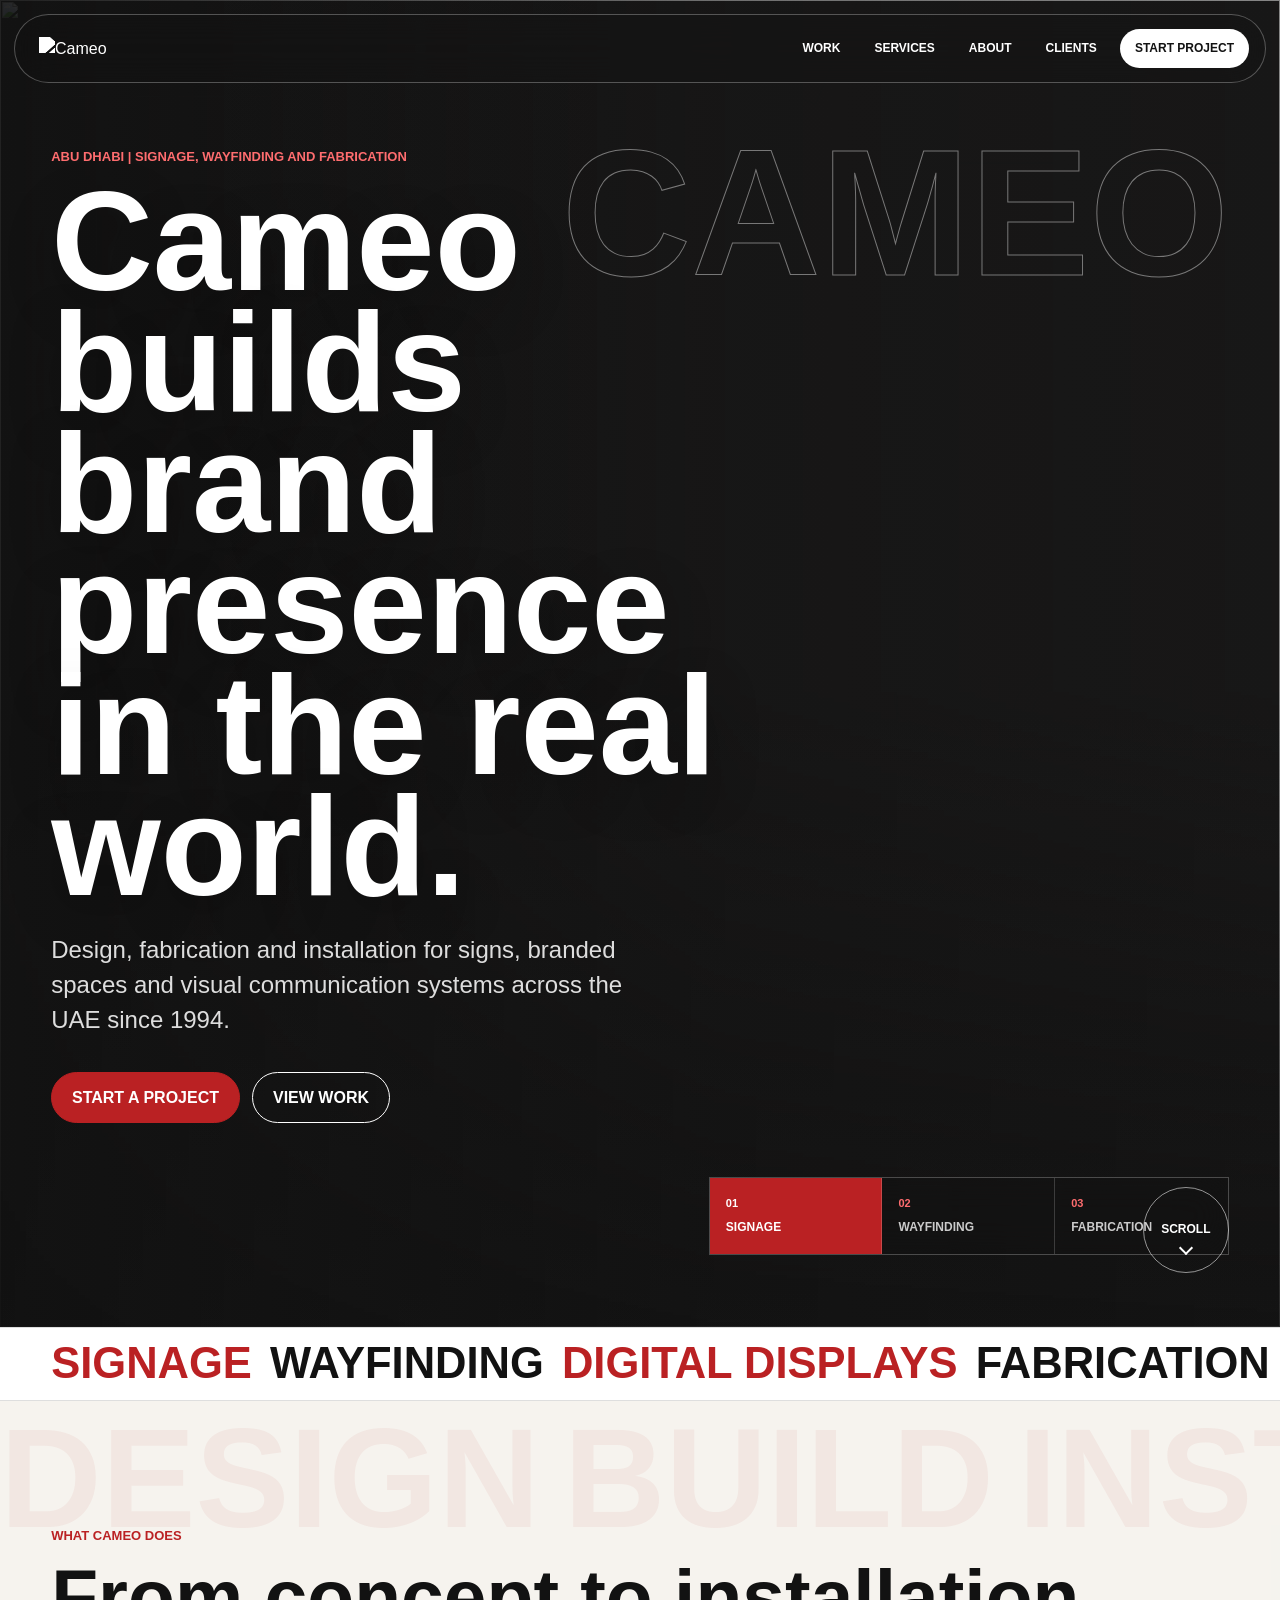
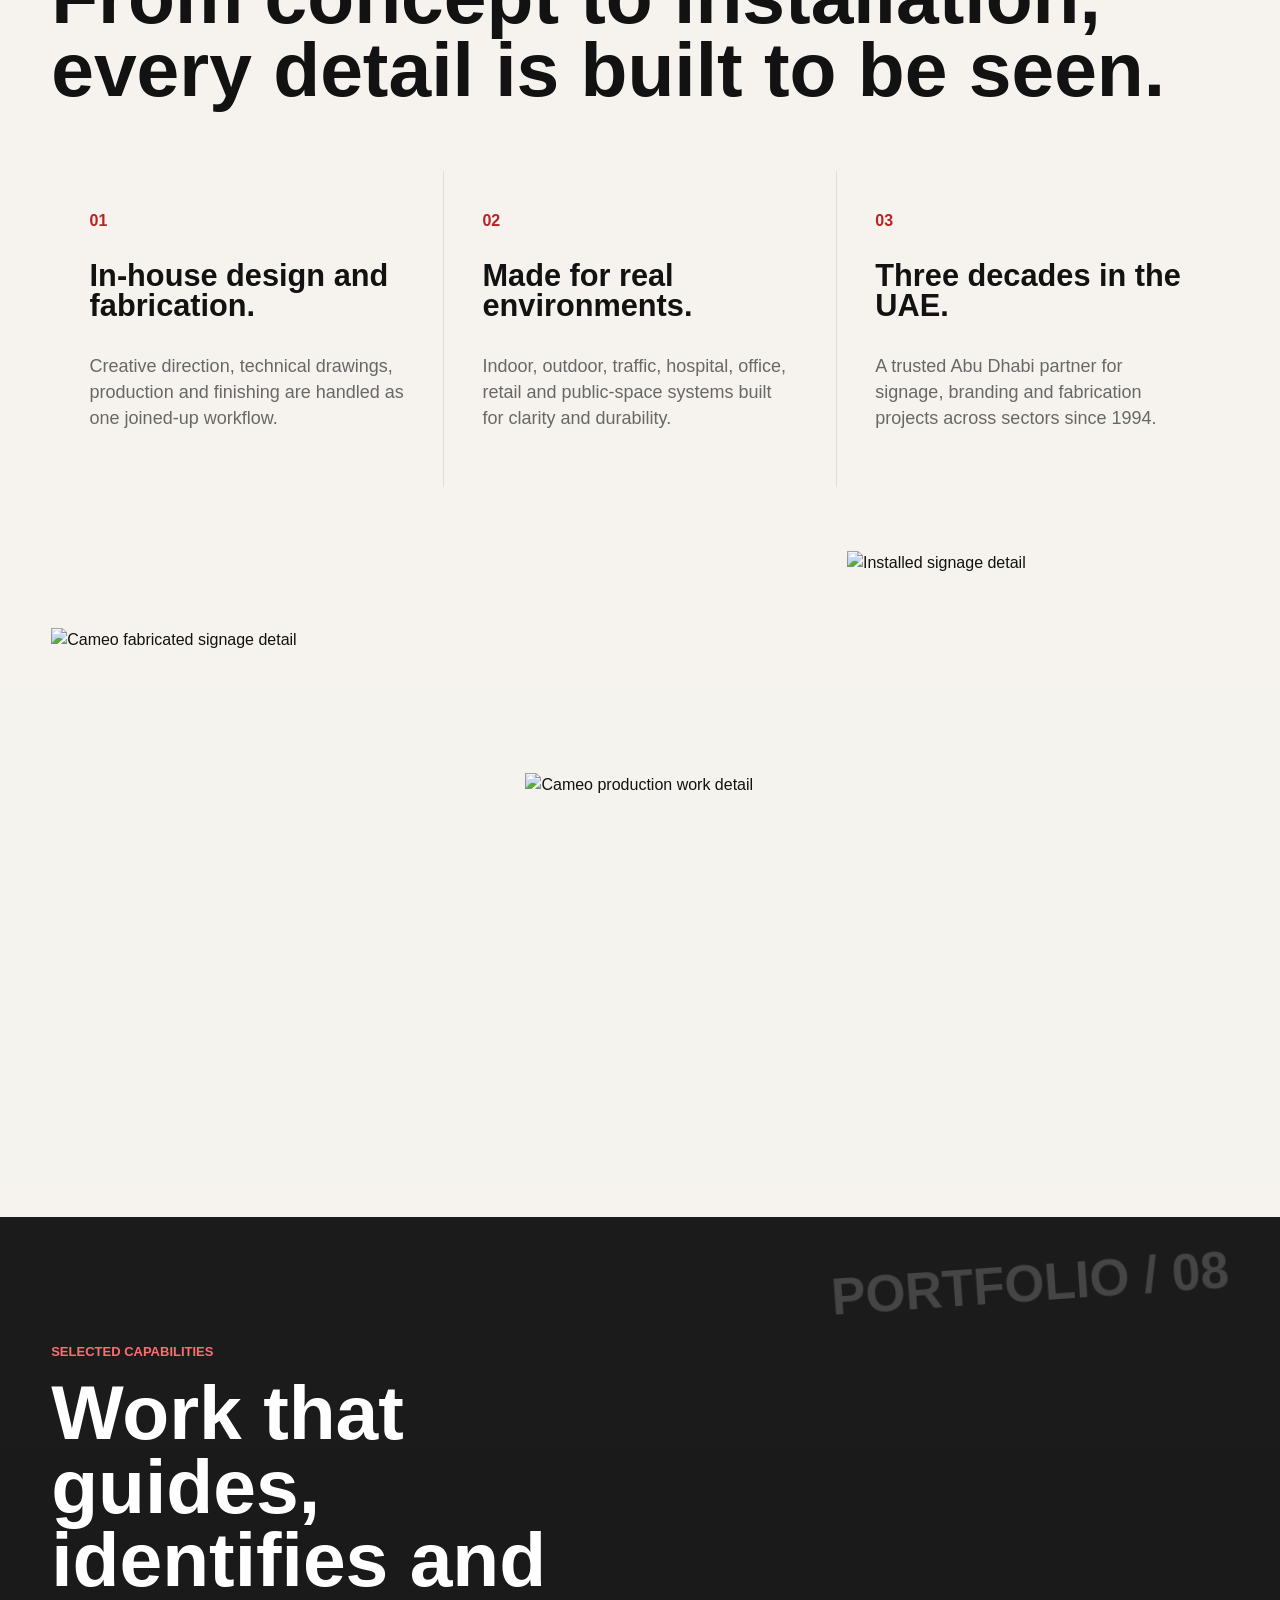
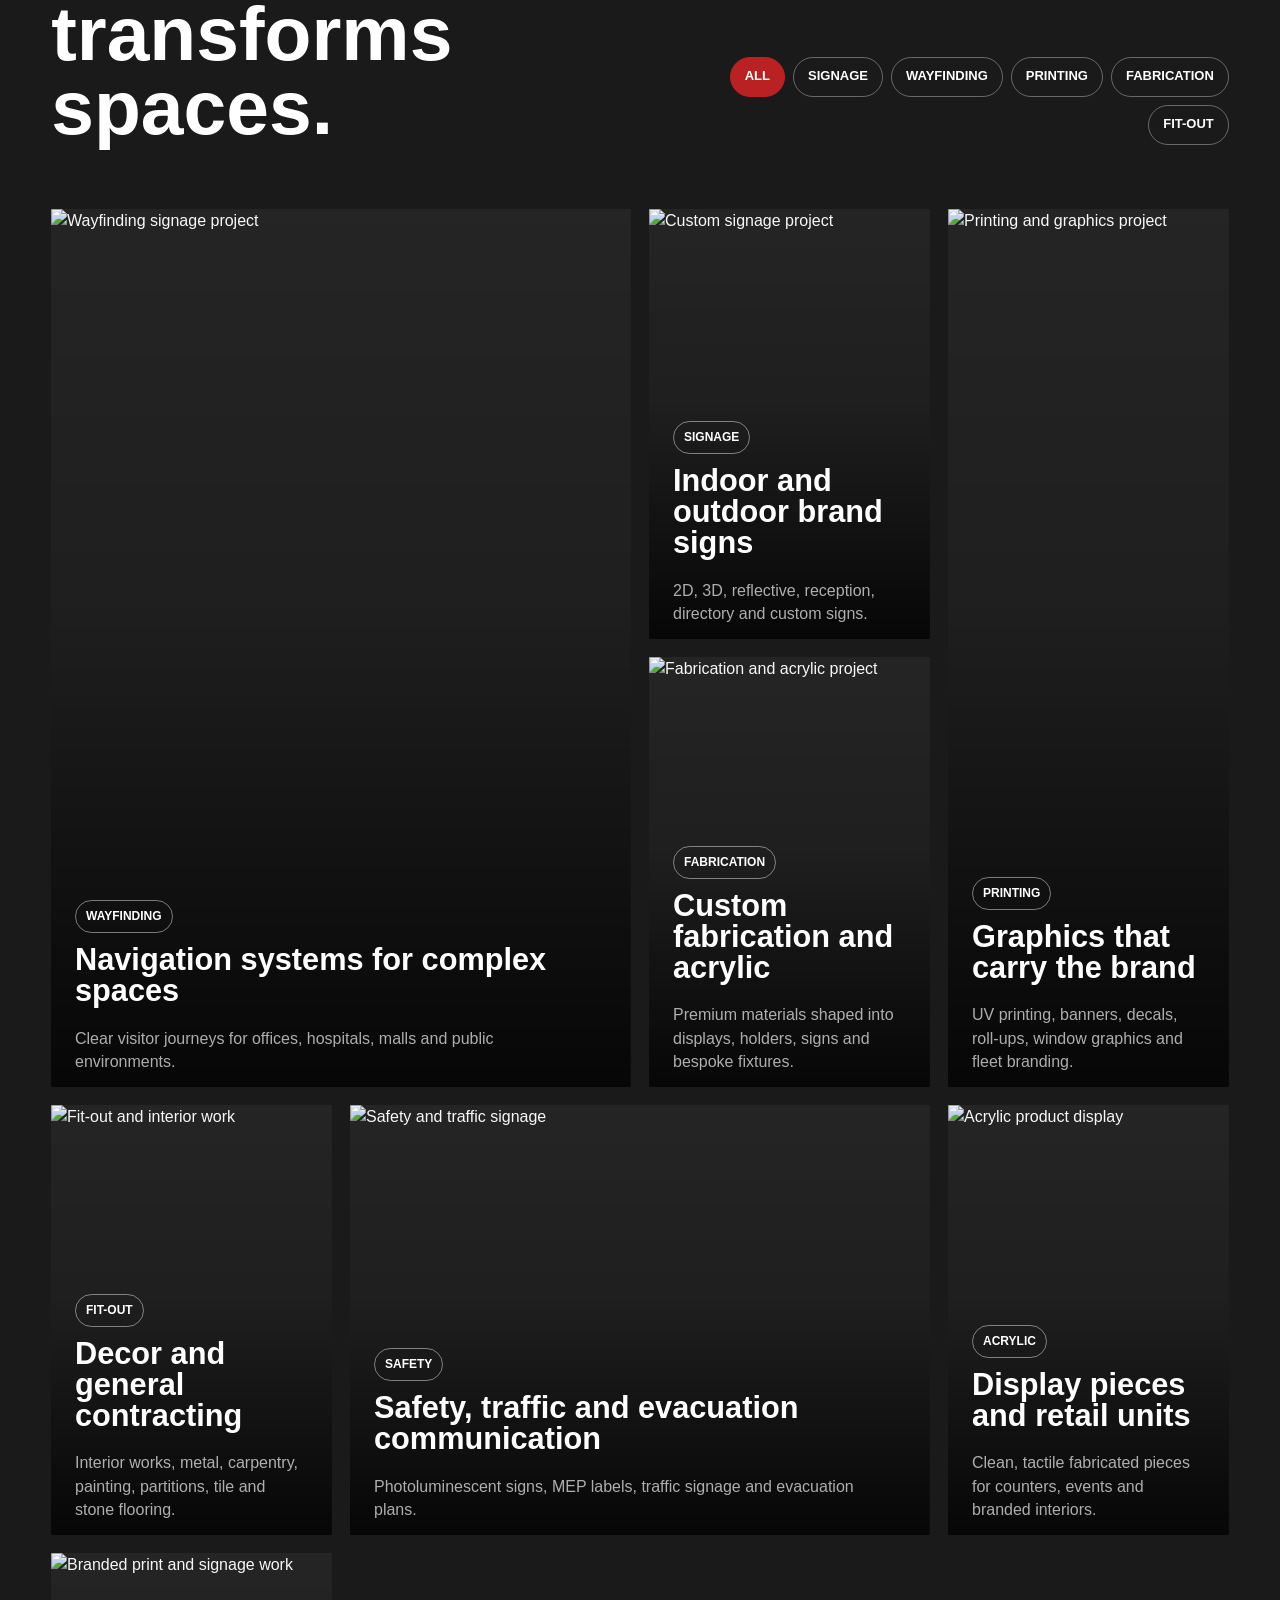
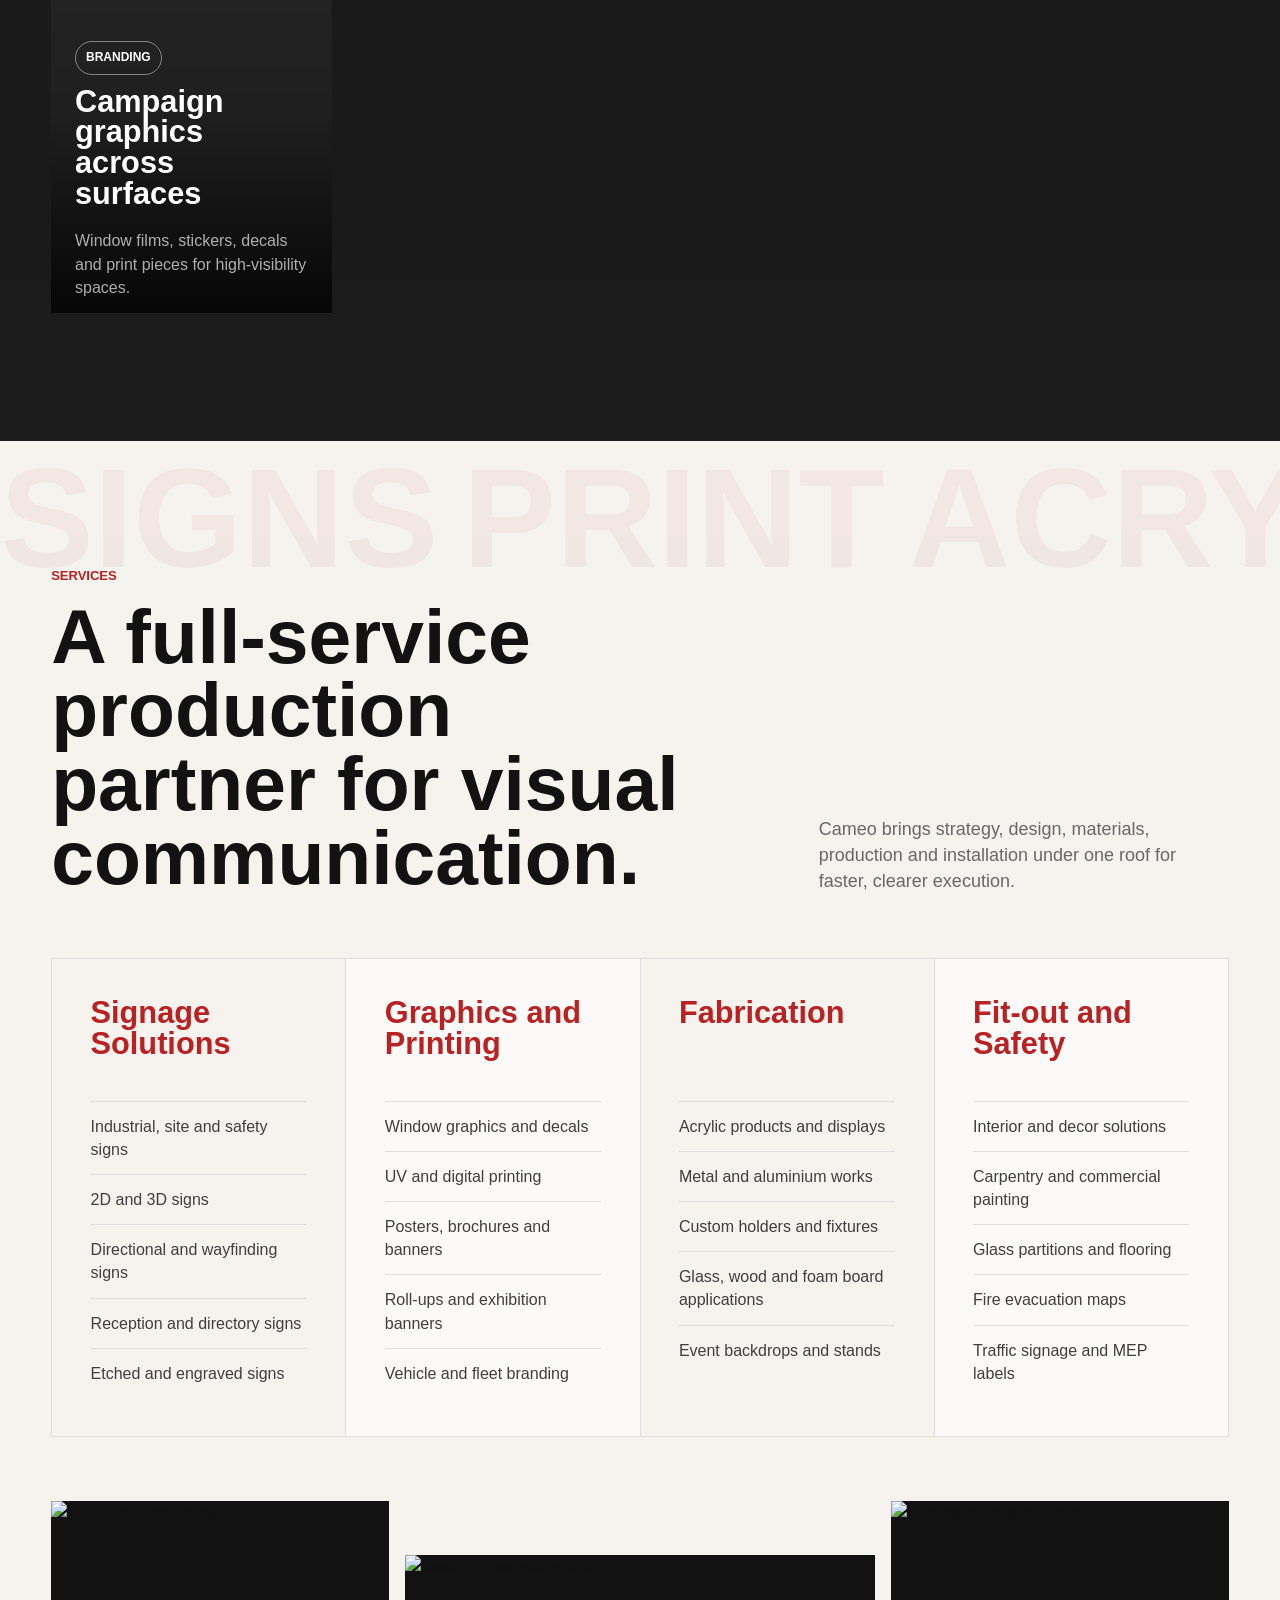
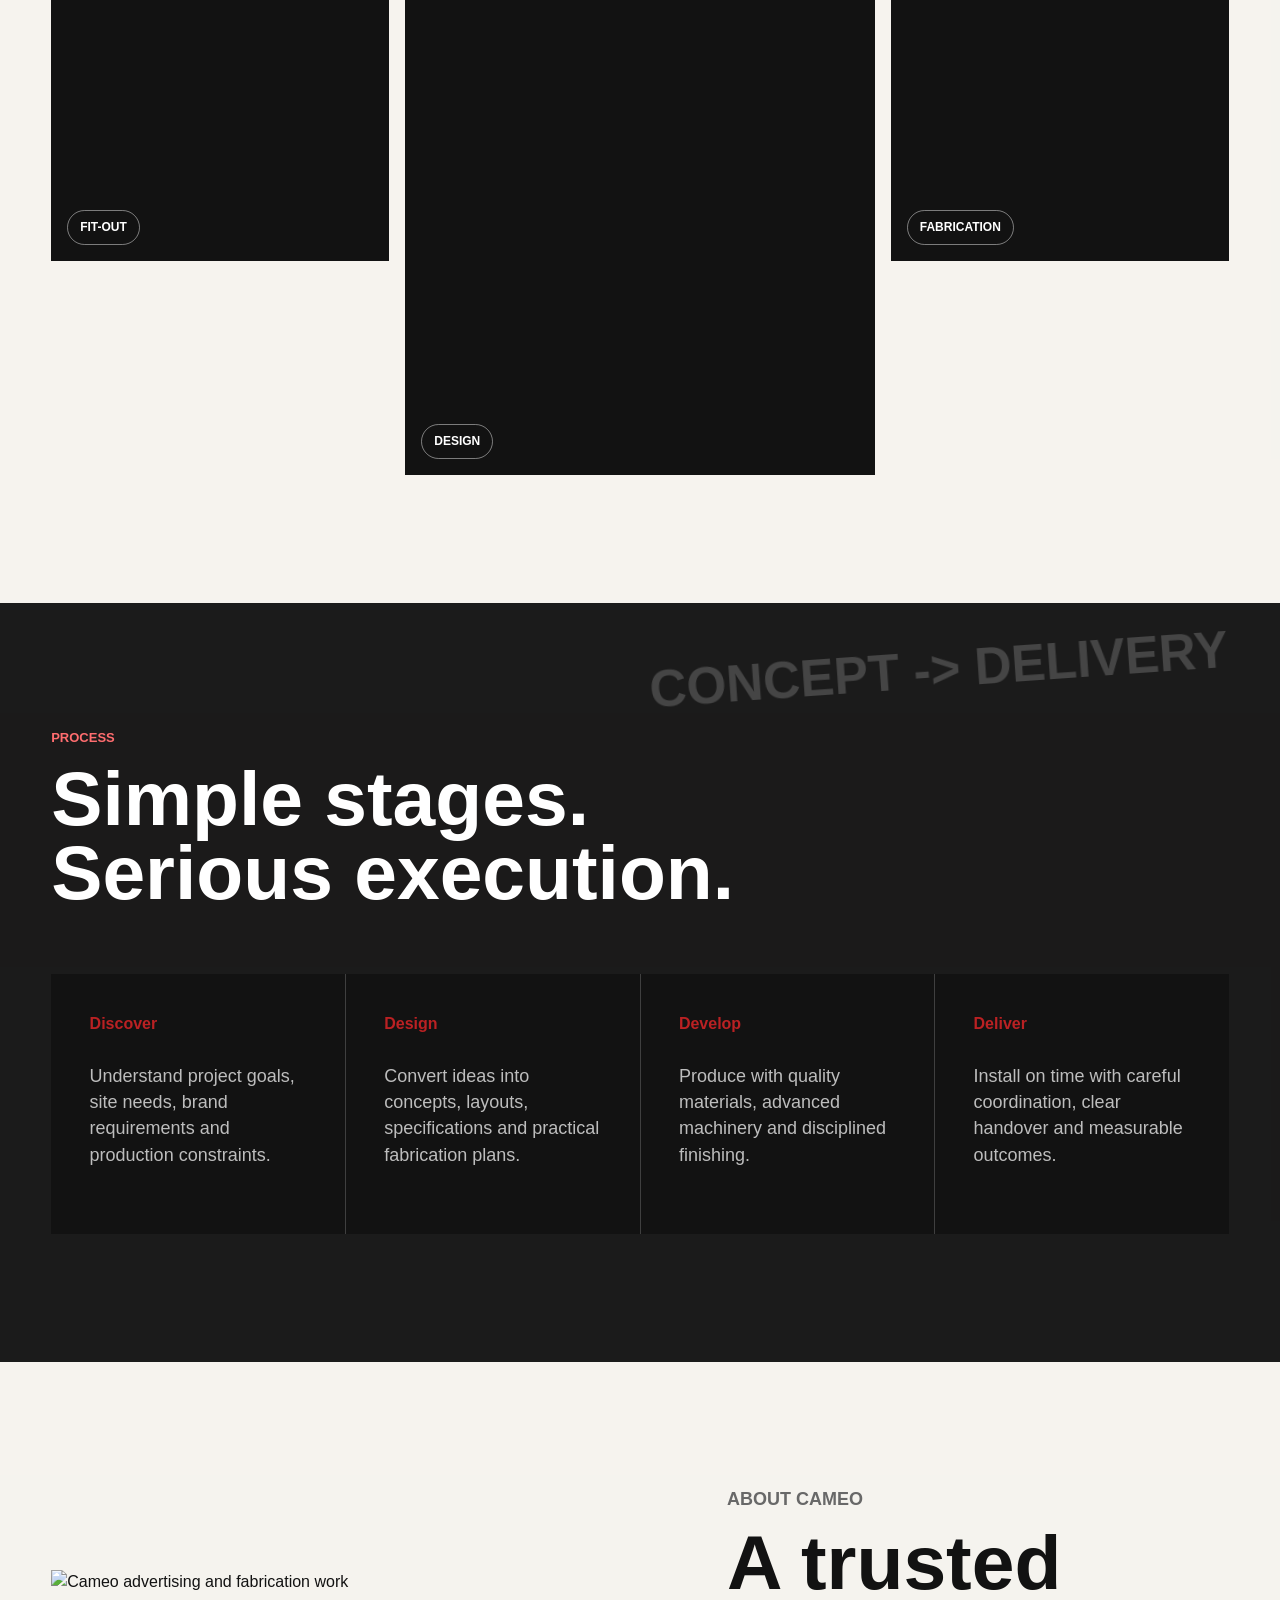
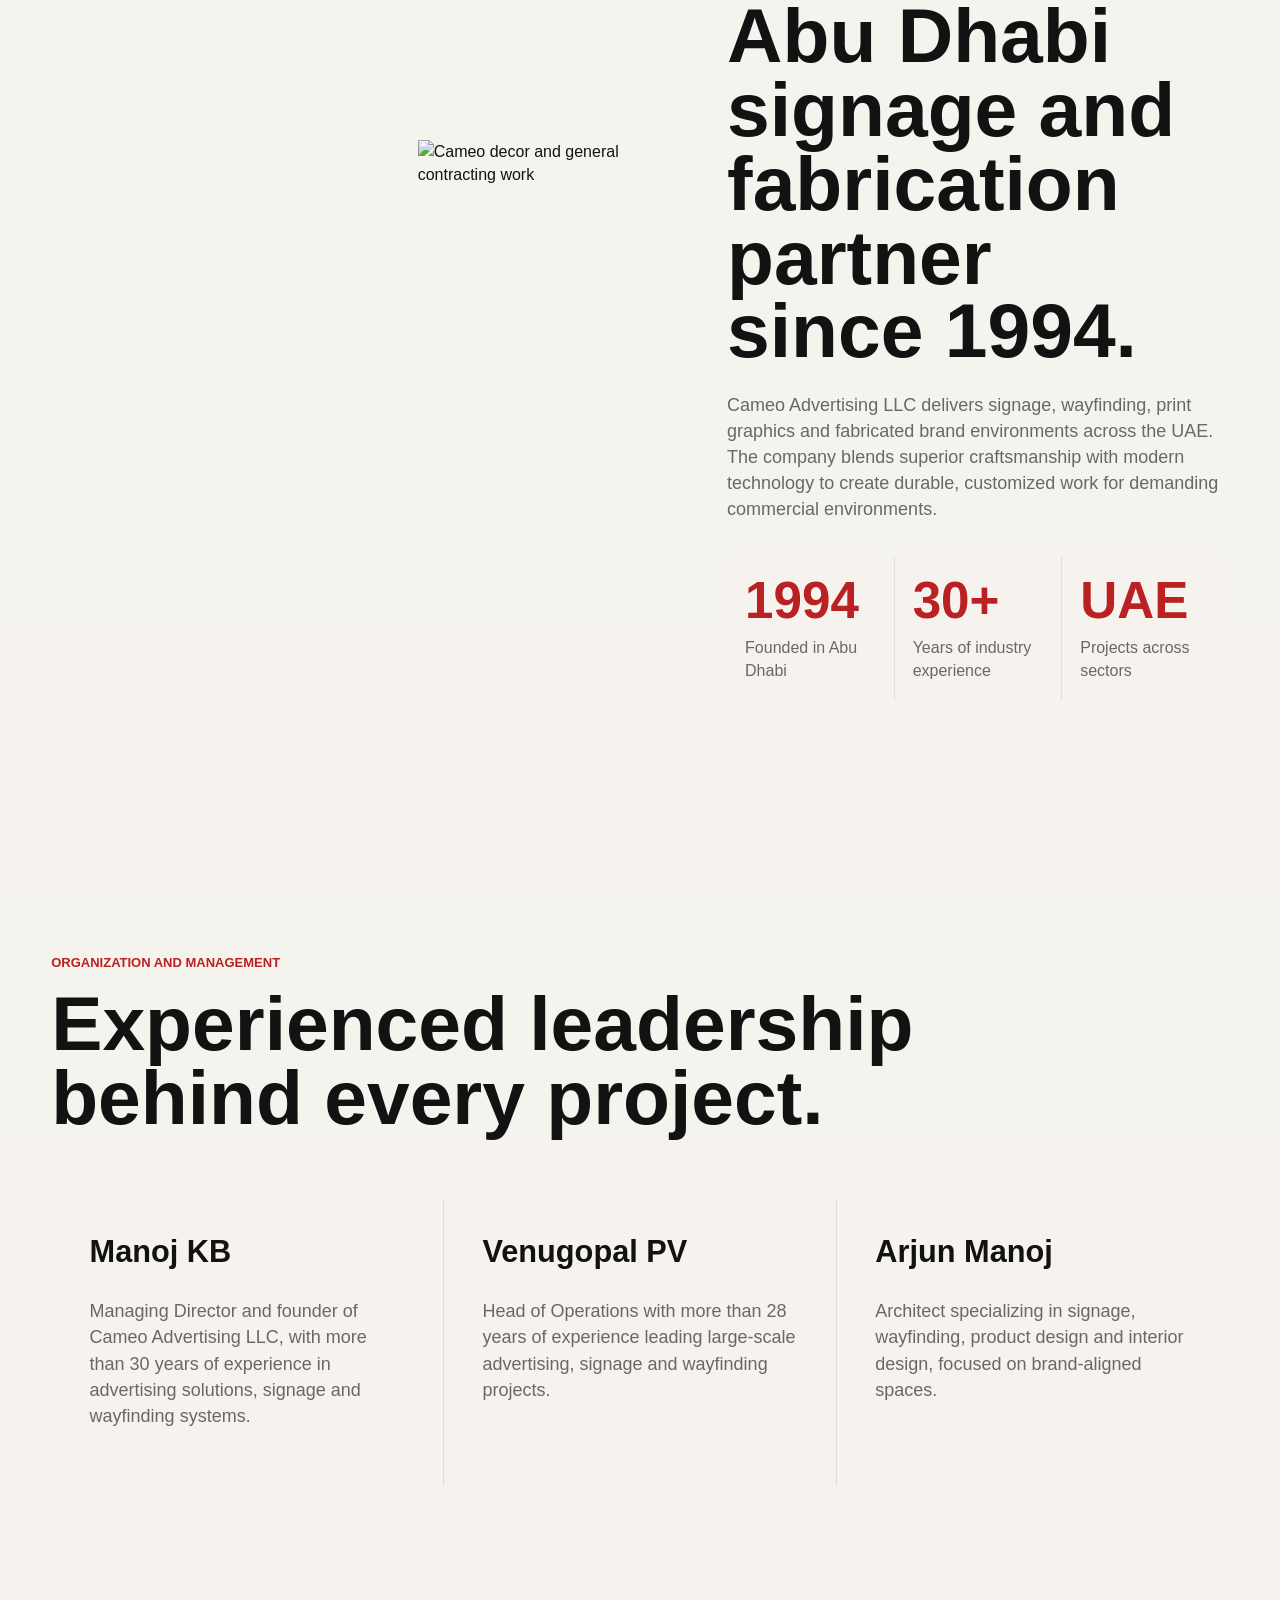
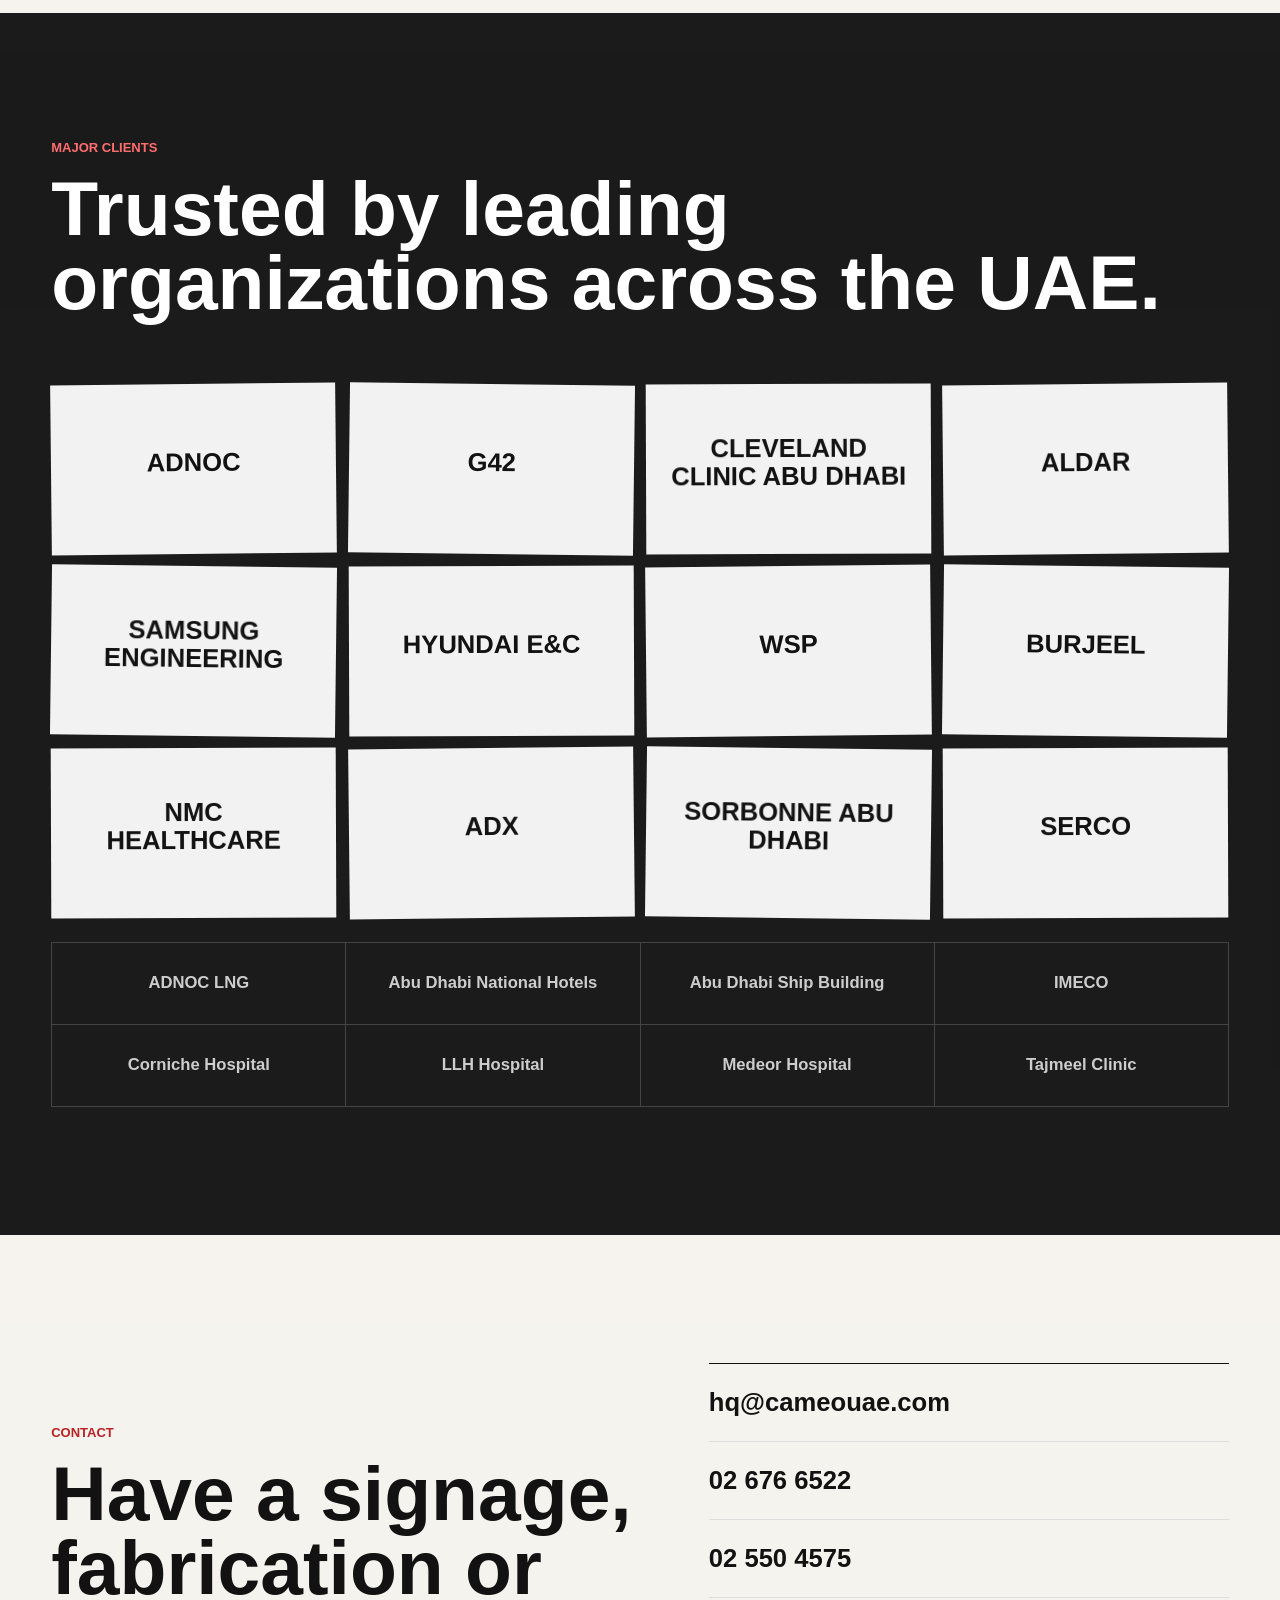
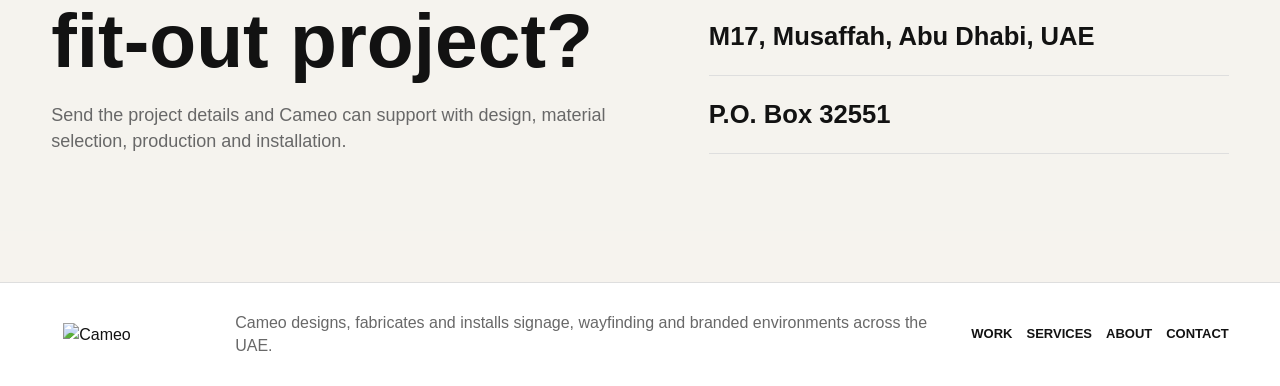
==== index.html @ 26ed3cd3 "Initial upload" ====
<!doctype html>
<html lang="en">
  <head>
    <meta charset="utf-8">
    <meta name="viewport" content="width=device-width, initial-scale=1">
    <title>Cameo Advertising LLC | Signage, Wayfinding and Fabrication UAE</title>
    <meta
      name="description"
      content="Cameo Advertising LLC is an Abu Dhabi signage, wayfinding, printing, fabrication and fit-out company delivering visual communication solutions across the UAE since 1994."
    >
    <link rel="preconnect" href="https://cameouae.com">
    <link rel="stylesheet" href="styles.css">
  </head>
  <body>
    <div class="preloader" data-preloader aria-hidden="true">
      <div class="loader-blueprint" aria-hidden="true"></div>
      <div class="loader-scan" aria-hidden="true"></div>
      <div class="loader-shell">
        <div class="loader-kicker">
          <span>Cameo Advertising LLC</span>
          <span data-loader-count>00%</span>
        </div>
        <div class="loader-word" aria-label="Cameo">
          <span>C</span>
          <span>A</span>
          <span>M</span>
          <span>E</span>
          <span>O</span>
        </div>
        <div class="loader-specs" aria-hidden="true">
          <span>Design</span>
          <span>Fabricate</span>
          <span>Install</span>
        </div>
        <div class="preloader-line"><span data-loader-line></span></div>
        <p>Preparing visual systems</p>
      </div>
    </div>
    <div class="page-progress" data-progress aria-hidden="true"></div>
    <div class="cursor-glow" data-cursor aria-hidden="true"></div>
    <div class="ambient-field" aria-hidden="true">
      <span></span>
      <span></span>
      <span></span>
    </div>
    <div class="scroll-backdrop" data-backdrop aria-hidden="true">
      <div class="backdrop-frame">
        <span data-backdrop-label>Signage</span>
        <img data-backdrop-image src="https://cameouae.com/wp-content/uploads/2025/09/2149279171.jpg" alt="">
      </div>
      <div class="backdrop-rail">CAMEO / BUILT TO BE SEEN / SINCE 1994</div>
    </div>
    <header class="site-header" data-header>
      <a class="brand" href="#top" aria-label="Cameo home">
        <img src="https://cameouae.com/wp-content/uploads/2023/09/CAMEO-logo-1.png" alt="Cameo">
      </a>
      <button class="menu-button" type="button" aria-expanded="false" aria-controls="site-nav" data-menu-button>
        <span></span>
        <span></span>
        <span></span>
        <span class="sr-only">Menu</span>
      </button>
      <nav class="site-nav" id="site-nav" data-nav>
        <a href="work.html" data-nav-link>Work</a>
        <a href="services.html" data-nav-link>Services</a>
        <a href="about.html" data-nav-link>About</a>
        <a href="clients.html" data-nav-link>Clients</a>
        <a class="nav-cta magnetic" href="contact.html" data-nav-link>Start Project</a>
      </nav>
    </header>

    <main id="top">
      <section class="hero section-dark" aria-labelledby="hero-title" data-hero data-theme="Signage" data-theme-image="https://cameouae.com/wp-content/uploads/2025/09/2149279171.jpg">
        <div class="hero-media" aria-hidden="true">
          <img data-hero-image src="https://cameouae.com/wp-content/uploads/2025/09/2149279171.jpg" alt="">
        </div>
        <div class="hero-grid" aria-hidden="true"></div>
        <div class="landing-wordmark reveal-up" aria-hidden="true">CAMEO</div>
        <div class="landing-dock reveal-up" aria-label="Explore Cameo capabilities">
          <button type="button" class="hero-mode active" data-hero-mode="signage" aria-pressed="true">
            <span>01</span>
            Signage
          </button>
          <button type="button" class="hero-mode" data-hero-mode="wayfinding" aria-pressed="false">
            <span>02</span>
            Wayfinding
          </button>
          <button type="button" class="hero-mode" data-hero-mode="fabrication" aria-pressed="false">
            <span>03</span>
            Fabrication
          </button>
        </div>
        <div class="hero-inner">
          <p class="eyebrow reveal-up">Abu Dhabi | Signage, wayfinding and fabrication</p>
          <h1 id="hero-title" class="reveal-up">Cameo builds brand presence in the real world.</h1>
          <p class="hero-copy reveal-up">
            Design, fabrication and installation for signs, branded spaces and visual communication systems across the UAE since 1994.
          </p>
          <div class="hero-actions reveal-up" aria-label="Primary actions">
            <a class="button button-primary magnetic" href="contact.html">Start a project</a>
            <a class="button button-ghost magnetic" href="work.html">View work</a>
          </div>
        </div>
        <a class="scroll-cue" href="#work" aria-label="Scroll to work preview">
          <span>Scroll</span>
        </a>
      </section>

      <section class="ticker" aria-label="Cameo capabilities">
        <div class="ticker-track">
          <span>Signage</span>
          <span>Wayfinding</span>
          <span>Digital Displays</span>
          <span>Fabrication</span>
          <span>Printing</span>
          <span>Fit-out</span>
          <span>Acrylic</span>
          <span>Evacuation Plans</span>
        </div>
      </section>

      <section class="intro section-light" aria-labelledby="intro-title" data-theme="Craft" data-theme-image="https://cameouae.com/wp-content/uploads/2025/12/WhatsApp-Image-2025-12-19-at-14.27.12_9d3efc2c.jpg">
        <div class="kinetic-strip" aria-hidden="true">
          <span>Design</span><span>Build</span><span>Install</span><span>Repeat</span>
        </div>
        <div class="section-heading reveal-up">
          <p class="eyebrow">What Cameo Does</p>
          <h2 id="intro-title">From concept to installation, every detail is built to be seen.</h2>
        </div>
        <div class="belief-grid">
          <article class="interactive-panel reveal-up">
            <span>01</span>
            <h3>In-house design and fabrication.</h3>
            <p>Creative direction, technical drawings, production and finishing are handled as one joined-up workflow.</p>
          </article>
          <article class="interactive-panel reveal-up">
            <span>02</span>
            <h3>Made for real environments.</h3>
            <p>Indoor, outdoor, traffic, hospital, office, retail and public-space systems built for clarity and durability.</p>
          </article>
          <article class="interactive-panel reveal-up">
            <span>03</span>
            <h3>Three decades in the UAE.</h3>
            <p>A trusted Abu Dhabi partner for signage, branding and fabrication projects across sectors since 1994.</p>
          </article>
        </div>
        <div class="image-rhythm reveal-up" aria-label="Cameo production visuals">
          <img src="https://cameouae.com/wp-content/uploads/2025/12/WhatsApp-Image-2025-12-19-at-14.27.12_9d3efc2c.jpg" alt="Cameo fabricated signage detail">
          <img src="https://cameouae.com/wp-content/uploads/2025/12/WhatsApp-Image-2025-12-19-at-14.27.12_f6556ab8.jpg" alt="Cameo production work detail">
          <img src="https://cameouae.com/wp-content/uploads/2025/09/IMG-20251110-WA00221.jpg" alt="Installed signage detail">
        </div>
      </section>

      <section class="work section-dark" id="work" aria-labelledby="work-title" data-theme="Work" data-theme-image="https://cameouae.com/wp-content/uploads/2025/09/IMG-20251110-WA00231.jpg">
        <div class="corner-label" aria-hidden="true">Portfolio / 08</div>
        <div class="section-heading split reveal-up">
          <div>
            <p class="eyebrow">Selected Capabilities</p>
            <h2 id="work-title">Work that guides, identifies and transforms spaces.</h2>
          </div>
          <div class="filter-bar" aria-label="Filter portfolio">
            <button type="button" class="filter magnetic active" data-filter="all">All</button>
            <button type="button" class="filter magnetic" data-filter="signage">Signage</button>
            <button type="button" class="filter magnetic" data-filter="wayfinding">Wayfinding</button>
            <button type="button" class="filter magnetic" data-filter="printing">Printing</button>
            <button type="button" class="filter magnetic" data-filter="fabrication">Fabrication</button>
            <button type="button" class="filter magnetic" data-filter="fitout">Fit-out</button>
          </div>
        </div>

        <div class="portfolio-grid">
          <article class="project-card large reveal-up" data-category="wayfinding">
            <a href="work.html#wayfinding" aria-label="View wayfinding systems">
              <img src="https://cameouae.com/wp-content/uploads/2026/02/WhatsApp-Image-2025-10-28-at-2.42.33-PM-2.jpg" alt="Wayfinding signage project">
              <div class="project-info">
                <span>Wayfinding</span>
                <h3>Navigation systems for complex spaces</h3>
                <p>Clear visitor journeys for offices, hospitals, malls and public environments.</p>
              </div>
            </a>
          </article>
          <article class="project-card reveal-up" data-category="signage">
            <a href="work.html#signage" aria-label="View custom signage">
              <img src="https://cameouae.com/wp-content/uploads/2026/01/Untitled-design-21.jpg" alt="Custom signage project">
              <div class="project-info">
                <span>Signage</span>
                <h3>Indoor and outdoor brand signs</h3>
                <p>2D, 3D, reflective, reception, directory and custom signs.</p>
              </div>
            </a>
          </article>
          <article class="project-card tall reveal-up" data-category="printing">
            <a href="work.html#printing" aria-label="View printing solutions">
              <img src="https://cameouae.com/wp-content/uploads/2026/02/Cameo_Printing-1.jpg" alt="Printing and graphics project">
              <div class="project-info">
                <span>Printing</span>
                <h3>Graphics that carry the brand</h3>
                <p>UV printing, banners, decals, roll-ups, window graphics and fleet branding.</p>
              </div>
            </a>
          </article>
          <article class="project-card reveal-up" data-category="fabrication">
            <a href="work.html#fabrication" aria-label="View fabrication work">
              <img src="https://cameouae.com/wp-content/uploads/2026/01/Untitled-design-22.jpg" alt="Fabrication and acrylic project">
              <div class="project-info">
                <span>Fabrication</span>
                <h3>Custom fabrication and acrylic</h3>
                <p>Premium materials shaped into displays, holders, signs and bespoke fixtures.</p>
              </div>
            </a>
          </article>
          <article class="project-card reveal-up" data-category="fitout">
            <a href="work.html#fitout" aria-label="View fit-out work">
              <img src="https://cameouae.com/wp-content/uploads/2025/09/fitout-1.jpg" alt="Fit-out and interior work">
              <div class="project-info">
                <span>Fit-out</span>
                <h3>Decor and general contracting</h3>
                <p>Interior works, metal, carpentry, painting, partitions, tile and stone flooring.</p>
              </div>
            </a>
          </article>
          <article class="project-card wide reveal-up" data-category="signage">
            <a href="work.html#safety" aria-label="View safety and traffic signage">
              <img src="https://cameouae.com/wp-content/uploads/2025/09/IMG-20251110-WA00231.jpg" alt="Safety and traffic signage">
              <div class="project-info">
                <span>Safety</span>
                <h3>Safety, traffic and evacuation communication</h3>
                <p>Photoluminescent signs, MEP labels, traffic signage and evacuation plans.</p>
              </div>
            </a>
          </article>
          <article class="project-card square reveal-up" data-category="fabrication">
            <a href="work.html#acrylic" aria-label="View acrylic display work">
              <img src="https://cameouae.com/wp-content/uploads/2025/08/Untitled-design-1.png" alt="Acrylic product display">
              <div class="project-info">
                <span>Acrylic</span>
                <h3>Display pieces and retail units</h3>
                <p>Clean, tactile fabricated pieces for counters, events and branded interiors.</p>
              </div>
            </a>
          </article>
          <article class="project-card square reveal-up" data-category="printing">
            <a href="work.html#branding" aria-label="View branded print work">
              <img src="https://cameouae.com/wp-content/uploads/2025/08/Untitled-design-3.png" alt="Branded print and signage work">
              <div class="project-info">
                <span>Branding</span>
                <h3>Campaign graphics across surfaces</h3>
                <p>Window films, stickers, decals and print pieces for high-visibility spaces.</p>
              </div>
            </a>
          </article>
        </div>
      </section>

      <section class="services section-light" id="services" aria-labelledby="services-title" data-theme="Services" data-theme-image="https://cameouae.com/wp-content/uploads/2026/02/Cameo_Printing-1.jpg">
        <div class="kinetic-strip reverse" aria-hidden="true">
          <span>Signs</span><span>Print</span><span>Acrylic</span><span>Metal</span>
        </div>
        <div class="section-heading split reveal-up">
          <div>
            <p class="eyebrow">Services</p>
            <h2 id="services-title">A full-service production partner for visual communication.</h2>
          </div>
          <p class="section-note">
            Cameo brings strategy, design, materials, production and installation under one roof for faster, clearer execution.
          </p>
        </div>

        <div class="service-columns">
          <article class="service-card reveal-up">
            <h3>Signage Solutions</h3>
            <ul>
              <li>Industrial, site and safety signs</li>
              <li>2D and 3D signs</li>
              <li>Directional and wayfinding signs</li>
              <li>Reception and directory signs</li>
              <li>Etched and engraved signs</li>
            </ul>
          </article>
          <article class="service-card reveal-up">
            <h3>Graphics and Printing</h3>
            <ul>
              <li>Window graphics and decals</li>
              <li>UV and digital printing</li>
              <li>Posters, brochures and banners</li>
              <li>Roll-ups and exhibition banners</li>
              <li>Vehicle and fleet branding</li>
            </ul>
          </article>
          <article class="service-card reveal-up">
            <h3>Fabrication</h3>
            <ul>
              <li>Acrylic products and displays</li>
              <li>Metal and aluminium works</li>
              <li>Custom holders and fixtures</li>
              <li>Glass, wood and foam board applications</li>
              <li>Event backdrops and stands</li>
            </ul>
          </article>
          <article class="service-card reveal-up">
            <h3>Fit-out and Safety</h3>
            <ul>
              <li>Interior and decor solutions</li>
              <li>Carpentry and commercial painting</li>
              <li>Glass partitions and flooring</li>
              <li>Fire evacuation maps</li>
              <li>Traffic signage and MEP labels</li>
            </ul>
          </article>
        </div>
        <div class="service-media-grid reveal-up" aria-label="Service visuals">
          <figure>
            <img src="https://cameouae.com/wp-content/uploads/2026/01/Untitled-design-20.jpg" alt="Fit-out service visual">
            <figcaption>Fit-out</figcaption>
          </figure>
          <figure>
            <img src="https://cameouae.com/wp-content/uploads/2025/12/Designing-image-.jpg" alt="Designing service visual">
            <figcaption>Design</figcaption>
          </figure>
          <figure>
            <img src="https://cameouae.com/wp-content/uploads/2025/08/Untitled-design-2.png" alt="Fabrication service visual">
            <figcaption>Fabrication</figcaption>
          </figure>
        </div>
      </section>

      <section class="process section-dark" aria-labelledby="process-title" data-theme="Process" data-theme-image="https://cameouae.com/wp-content/uploads/2025/11/119424.jpg">
        <div class="corner-label" aria-hidden="true">Concept -> Delivery</div>
        <div class="section-heading reveal-up">
          <p class="eyebrow">Process</p>
          <h2 id="process-title">Simple stages. Serious execution.</h2>
        </div>
        <div class="process-grid">
          <article class="interactive-panel reveal-up">
            <span>Discover</span>
            <p>Understand project goals, site needs, brand requirements and production constraints.</p>
          </article>
          <article class="interactive-panel reveal-up">
            <span>Design</span>
            <p>Convert ideas into concepts, layouts, specifications and practical fabrication plans.</p>
          </article>
          <article class="interactive-panel reveal-up">
            <span>Develop</span>
            <p>Produce with quality materials, advanced machinery and disciplined finishing.</p>
          </article>
          <article class="interactive-panel reveal-up">
            <span>Deliver</span>
            <p>Install on time with careful coordination, clear handover and measurable outcomes.</p>
          </article>
        </div>
      </section>

      <section class="about section-light" id="about" aria-labelledby="about-title" data-theme="Since 1994" data-theme-image="https://cameouae.com/wp-content/uploads/2025/11/2150946675.jpg">
        <div class="about-media reveal-up">
          <img src="https://cameouae.com/wp-content/uploads/2025/11/119424.jpg" alt="Cameo advertising and fabrication work">
          <img src="https://cameouae.com/wp-content/uploads/2025/11/2150946675.jpg" alt="Cameo decor and general contracting work">
        </div>
        <div class="about-copy reveal-up">
          <p class="eyebrow">About Cameo</p>
          <h2 id="about-title">A trusted Abu Dhabi signage and fabrication partner since 1994.</h2>
          <p>
            Cameo Advertising LLC delivers signage, wayfinding, print graphics and fabricated brand environments across the UAE. The company
            blends superior craftsmanship with modern technology to create durable, customized
            work for demanding commercial environments.
          </p>
          <div class="stats-grid" aria-label="Company highlights">
            <div class="stat-card">
              <strong>1994</strong>
              <span>Founded in Abu Dhabi</span>
            </div>
            <div class="stat-card">
              <strong>30+</strong>
              <span>Years of industry experience</span>
            </div>
            <div class="stat-card">
              <strong>UAE</strong>
              <span>Projects across sectors</span>
            </div>
          </div>
        </div>
      </section>

      <section class="leadership section-light" aria-labelledby="leadership-title" data-theme="Team" data-theme-image="https://cameouae.com/wp-content/uploads/2025/12/WhatsApp-Image-2025-12-19-at-14.27.12_f6556ab8.jpg">
        <div class="section-heading split reveal-up">
          <div>
            <p class="eyebrow">Organization and Management</p>
            <h2 id="leadership-title">Experienced leadership behind every project.</h2>
          </div>
        </div>
        <div class="leader-grid">
          <article class="interactive-panel reveal-up">
            <h3>Manoj KB</h3>
            <p>Managing Director and founder of Cameo Advertising LLC, with more than 30 years of experience in advertising solutions, signage and wayfinding systems.</p>
          </article>
          <article class="interactive-panel reveal-up">
            <h3>Venugopal PV</h3>
            <p>Head of Operations with more than 28 years of experience leading large-scale advertising, signage and wayfinding projects.</p>
          </article>
          <article class="interactive-panel reveal-up">
            <h3>Arjun Manoj</h3>
            <p>Architect specializing in signage, wayfinding, product design and interior design, focused on brand-aligned spaces.</p>
          </article>
        </div>
      </section>

      <section class="clients section-dark" id="clients" aria-labelledby="clients-title" data-theme="Clients" data-theme-image="https://cameouae.com/wp-content/uploads/elementor/thumbs/image-1-rafpzsaxnjialbzhuu3qqd3t2127x9pjjjzrsg34t0.jpg">
        <div class="section-heading reveal-up">
          <p class="eyebrow">Major Clients</p>
          <h2 id="clients-title">Trusted by leading organizations across the UAE.</h2>
        </div>
        <div class="client-logo-grid reveal-up" aria-label="Client logos">
          <a class="logo-card" href="https://www.adnoc.ae/" target="_blank" rel="noreferrer" aria-label="ADNOC">
            <img src="https://commons.wikimedia.org/wiki/Special:Redirect/file/Abu_Dhabi_National_Oil_Company_logo.png" alt="ADNOC logo" loading="lazy">
            <span>ADNOC</span>
          </a>
          <a class="logo-card" href="https://www.g42.ai/" target="_blank" rel="noreferrer" aria-label="G42">
            <img src="https://www.g42.ai/favicon.ico" alt="G42 logo" loading="lazy">
            <span>G42</span>
          </a>
          <a class="logo-card wide-logo" href="https://www.clevelandclinicabudhabi.ae/" target="_blank" rel="noreferrer" aria-label="Cleveland Clinic Abu Dhabi">
            <img src="https://commons.wikimedia.org/wiki/Special:Redirect/file/Cleveland_Clinic_Abu_Dhabi_logo.svg" alt="Cleveland Clinic Abu Dhabi logo" loading="lazy">
            <span>Cleveland Clinic Abu Dhabi</span>
          </a>
          <a class="logo-card" href="https://www.aldar.com/" target="_blank" rel="noreferrer" aria-label="Aldar Properties">
            <img src="https://commons.wikimedia.org/wiki/Special:Redirect/file/Aldar_logo.png" alt="Aldar logo" loading="lazy">
            <span>Aldar</span>
          </a>
          <a class="logo-card wide-logo" href="https://www.samsungengineering.com/" target="_blank" rel="noreferrer" aria-label="Samsung Engineering">
            <img src="https://commons.wikimedia.org/wiki/Special:Redirect/file/Samsung_Engineering_logo.svg" alt="Samsung Engineering logo" loading="lazy">
            <span>Samsung Engineering</span>
          </a>
          <a class="logo-card wide-logo" href="https://www.hdec.kr/en/main.aspx" target="_blank" rel="noreferrer" aria-label="Hyundai Engineering and Construction">
            <img src="https://logo.clearbit.com/hdec.kr" alt="Hyundai Engineering and Construction logo" loading="lazy">
            <span>Hyundai E&amp;C</span>
          </a>
          <a class="logo-card" href="https://www.wsp.com/" target="_blank" rel="noreferrer" aria-label="WSP Middle East">
            <img src="https://commons.wikimedia.org/wiki/Special:Redirect/file/WSP_logo.svg" alt="WSP logo" loading="lazy">
            <span>WSP</span>
          </a>
          <a class="logo-card" href="https://burjeel.com/" target="_blank" rel="noreferrer" aria-label="Burjeel Hospital">
            <img src="https://burjeel.com/favicon.ico" alt="Burjeel logo" loading="lazy">
            <span>Burjeel</span>
          </a>
          <a class="logo-card wide-logo" href="https://nmc.ae/" target="_blank" rel="noreferrer" aria-label="NMC Healthcare">
            <img src="https://commons.wikimedia.org/wiki/Special:Redirect/file/Logo_NMC_Health.svg" alt="NMC Healthcare logo" loading="lazy">
            <span>NMC Healthcare</span>
          </a>
          <a class="logo-card wide-logo" href="https://www.adx.ae/" target="_blank" rel="noreferrer" aria-label="Abu Dhabi Securities Exchange">
            <img src="https://www.adx.ae/favicon.ico" alt="Abu Dhabi Securities Exchange logo" loading="lazy">
            <span>ADX</span>
          </a>
          <a class="logo-card wide-logo" href="https://www.sorbonne.ae/" target="_blank" rel="noreferrer" aria-label="Sorbonne University Abu Dhabi">
            <img src="https://www.sorbonne.ae/uploaded/2026/Feb/Y2rIlPoQor61Jkq7F16okQTrgw5zPpnuj5ZCj7i1.gif" alt="Sorbonne University Abu Dhabi logo" loading="lazy">
            <span>Sorbonne Abu Dhabi</span>
          </a>
          <a class="logo-card" href="https://www.serco.com/" target="_blank" rel="noreferrer" aria-label="Serco Middle East">
            <img src="https://logo.clearbit.com/serco.com" alt="Serco logo" loading="lazy">
            <span>Serco</span>
          </a>
        </div>
        <div class="client-wall reveal-up" aria-label="Additional clients">
          <span>ADNOC LNG</span>
          <span>Abu Dhabi National Hotels</span>
          <span>Abu Dhabi Ship Building</span>
          <span>IMECO</span>
          <span>Corniche Hospital</span>
          <span>LLH Hospital</span>
          <span>Medeor Hospital</span>
          <span>Tajmeel Clinic</span>
        </div>
      </section>

      <section class="contact section-light" id="contact" aria-labelledby="contact-title" data-theme="Contact" data-theme-image="https://cameouae.com/wp-content/uploads/2025/09/fitout-1.jpg">
        <div class="reveal-up">
          <p class="eyebrow">Contact</p>
          <h2 id="contact-title">Have a signage, fabrication or fit-out project?</h2>
          <p class="contact-copy">
            Send the project details and Cameo can support with design, material selection, production and installation.
          </p>
        </div>
        <div class="contact-panel reveal-up">
          <a href="mailto:hq@cameouae.com">hq@cameouae.com</a>
          <a href="tel:+97126766522">02 676 6522</a>
          <a href="tel:+97125504575">02 550 4575</a>
          <p>M17, Musaffah, Abu Dhabi, UAE</p>
          <p>P.O. Box 32551</p>
        </div>
      </section>
    </main>

    <footer class="site-footer">
      <a class="brand" href="#top" aria-label="Cameo home">
        <img src="https://cameouae.com/wp-content/uploads/2023/09/CAMEO-logo-1.png" alt="Cameo">
      </a>
      <p>Cameo designs, fabricates and installs signage, wayfinding and branded environments across the UAE.</p>
      <nav aria-label="Footer navigation">
        <a href="work.html">Work</a>
        <a href="services.html">Services</a>
        <a href="about.html">About</a>
        <a href="contact.html">Contact</a>
      </nav>
    </footer>

    <div class="project-modal" data-modal aria-hidden="true">
      <div class="modal-backdrop" data-close-modal></div>
      <article class="modal-card" role="dialog" aria-modal="true" aria-labelledby="modal-title">
        <button class="modal-close magnetic" type="button" data-close-modal aria-label="Close project detail">Close</button>
        <p class="eyebrow" data-modal-kicker>Capability</p>
        <h2 id="modal-title" data-modal-title>Project capability</h2>
        <p data-modal-copy></p>
        <div class="modal-tags" data-modal-tags></div>
        <a class="button button-primary magnetic" href="contact.html" data-close-modal>Discuss this scope</a>
      </article>
    </div>

    <script src="script.js"></script>
  </body>
</html>
---- styles.css ----
:root {
  --red: #ba2123;
  --red-dark: #8f1719;
  --red-soft: #ff6d6f;
  --ink: #121212;
  --charcoal: #1d1f20;
  --muted: #686868;
  --line: #dedede;
  --paper: #f6f3ee;
  --white: #ffffff;
  --max: 1440px;
  --gutter: clamp(18px, 4vw, 64px);
  --ease: cubic-bezier(0.16, 1, 0.3, 1);
  --ease-spring: cubic-bezier(0.2, 1.35, 0.34, 1);
}

* {
  box-sizing: border-box;
}

html {
  scroll-behavior: smooth;
}

body {
  margin: 0;
  background: var(--paper);
  color: var(--ink);
  font-family: Arial, Helvetica, sans-serif;
  font-size: 16px;
  line-height: 1.45;
  overflow-x: hidden;
  accent-color: var(--red);
}

body.menu-open {
  overflow: hidden;
}

body.loading {
  overflow: hidden;
}

main,
.site-footer {
  position: relative;
  z-index: 1;
}

img {
  display: block;
  max-width: 100%;
}

a {
  color: inherit;
  text-decoration: none;
}

button {
  font: inherit;
}

:focus-visible {
  outline: 2px solid var(--red-soft);
  outline-offset: 4px;
}

.preloader {
  position: fixed;
  z-index: 100;
  inset: 0;
  display: grid;
  place-items: center;
  background: var(--ink);
  color: var(--white);
  overflow: hidden;
  transition: transform 900ms var(--ease), opacity 900ms var(--ease), visibility 900ms var(--ease);
}

.preloader.done {
  transform: translateY(-100%) scale(1.02);
  opacity: 0;
  visibility: hidden;
}

.loader-blueprint {
  position: absolute;
  inset: -2px;
  background:
    linear-gradient(rgba(255, 255, 255, 0.055) 1px, transparent 1px),
    linear-gradient(90deg, rgba(255, 255, 255, 0.055) 1px, transparent 1px),
    radial-gradient(circle at 22% 28%, rgba(186, 33, 35, 0.28), transparent 32%),
    radial-gradient(circle at 78% 72%, rgba(255, 255, 255, 0.12), transparent 30%),
    var(--ink);
  background-size: 44px 44px, 44px 44px, auto, auto, auto;
  transform: translate3d(var(--loader-grid-x, 0), var(--loader-grid-y, 0), 0);
  animation: blueprintDrift 5400ms linear infinite;
}

.loader-blueprint::before,
.loader-blueprint::after {
  content: "";
  position: absolute;
  inset: 12%;
  border: 1px solid rgba(186, 33, 35, 0.32);
  transform: rotate(-3deg);
}

.loader-blueprint::after {
  inset: 18% 8%;
  border-color: rgba(255, 255, 255, 0.16);
  transform: rotate(4deg);
}

.loader-scan {
  position: absolute;
  inset: 0;
  background: linear-gradient(90deg, transparent, rgba(255, 255, 255, 0.16), transparent);
  width: 34vw;
  transform: translateX(-120vw) skewX(-14deg);
  animation: loaderScan 1800ms var(--ease) infinite;
  mix-blend-mode: screen;
}

.loader-shell {
  position: relative;
  z-index: 1;
  width: min(1120px, calc(100% - 36px));
  display: grid;
  gap: clamp(18px, 3vw, 30px);
}

.loader-kicker,
.loader-specs {
  display: flex;
  justify-content: space-between;
  gap: 16px;
  color: rgba(255, 255, 255, 0.72);
  font-size: 11px;
  font-weight: 900;
  text-transform: uppercase;
}

.loader-word {
  display: grid;
  grid-template-columns: repeat(5, minmax(0, 1fr));
  gap: clamp(5px, 1vw, 14px);
}

.loader-word span {
  min-height: clamp(96px, 18vw, 230px);
  display: grid;
  place-items: center;
  border: 1px solid rgba(255, 255, 255, 0.22);
  background:
    linear-gradient(145deg, rgba(186, 33, 35, 0.98), rgba(143, 23, 25, 0.9)),
    var(--red);
  box-shadow: 0 34px 80px rgba(0, 0, 0, 0.34), inset -12px -12px 0 rgba(18, 18, 18, 0.16);
  font-size: clamp(68px, 15vw, 210px);
  font-weight: 900;
  line-height: 0.78;
  letter-spacing: 0;
  transform: translateY(40px) rotate(-5deg) scaleY(1.15);
  opacity: 0;
  animation: loaderLetterIn 900ms var(--ease-spring) forwards, loaderLetterFloat 2200ms ease-in-out infinite;
}

.loader-word span:nth-child(2) {
  animation-delay: 90ms, 900ms;
}

.loader-word span:nth-child(3) {
  animation-delay: 180ms, 1000ms;
}

.loader-word span:nth-child(4) {
  animation-delay: 270ms, 1100ms;
}

.loader-word span:nth-child(5) {
  animation-delay: 360ms, 1200ms;
}

.preloader-line {
  width: 100%;
  height: 4px;
  overflow: hidden;
  background: rgba(255, 255, 255, 0.16);
}

.preloader-line span {
  display: block;
  width: var(--loader-progress, 0%);
  height: 100%;
  background: linear-gradient(90deg, var(--red), var(--red-soft), var(--white));
  transform-origin: left;
  transition: width 120ms linear;
}

.preloader p {
  margin: 0;
  color: rgba(255, 255, 255, 0.72);
  font-size: 12px;
  font-weight: 900;
  text-transform: uppercase;
}

@keyframes loaderLetterIn {
  from {
    opacity: 0;
    transform: translateY(40px) rotate(-5deg) scaleY(1.22);
  }
  to {
    opacity: 1;
    transform: translateY(0) rotate(0deg) scaleY(1.15);
  }
}

@keyframes loaderLetterFloat {
  50% {
    transform: translateY(-8px) rotate(0.7deg) scaleY(1.15);
  }
}

@keyframes blueprintDrift {
  to {
    background-position: 44px 44px, 44px 44px, center, center, center;
  }
}

@keyframes loaderScan {
  to {
    transform: translateX(140vw) skewX(-14deg);
  }
}

.page-progress {
  position: fixed;
  z-index: 60;
  top: 0;
  left: 0;
  width: 100%;
  height: 3px;
  background: var(--red);
  transform: scaleX(0);
  transform-origin: left;
}

.cursor-glow {
  position: fixed;
  z-index: 55;
  left: 0;
  top: 0;
  width: 220px;
  height: 220px;
  border-radius: 50%;
  pointer-events: none;
  background: radial-gradient(circle, rgba(186, 33, 35, 0.14), rgba(186, 33, 35, 0) 66%);
  opacity: 0;
  mix-blend-mode: multiply;
  transform: translate3d(-50%, -50%, 0);
  transition: opacity 180ms ease;
}

.ambient-field {
  position: fixed;
  z-index: 0;
  inset: 0;
  pointer-events: none;
  overflow: hidden;
}

.ambient-field span {
  position: absolute;
  width: 34vw;
  aspect-ratio: 1;
  border: 1px solid rgba(186, 33, 35, 0.18);
  opacity: 0.28;
  transform: translate3d(var(--ambient-x, 0), var(--ambient-y, 0), 0) rotate(22deg);
  animation: ambientSpin 20s linear infinite;
}

.ambient-field span:nth-child(1) {
  left: -18vw;
  top: 22vh;
}

.ambient-field span:nth-child(2) {
  right: -20vw;
  top: 62vh;
  width: 42vw;
  animation-duration: 28s;
  animation-direction: reverse;
}

.ambient-field span:nth-child(3) {
  left: 42vw;
  top: -24vw;
  width: 28vw;
  border-color: rgba(18, 18, 18, 0.1);
  animation-duration: 24s;
}

@keyframes ambientSpin {
  to {
    transform: translate3d(var(--ambient-x, 0), var(--ambient-y, 0), 0) rotate(382deg);
  }
}

.scroll-backdrop {
  position: fixed;
  z-index: 0;
  inset: 0;
  pointer-events: none;
  overflow: hidden;
  opacity: 0.12;
}

.backdrop-frame {
  position: absolute;
  right: clamp(-90px, -4vw, -20px);
  top: 18vh;
  width: min(34vw, 440px);
  aspect-ratio: 0.74;
  border: 1px solid rgba(186, 33, 35, 0.5);
  transform: rotate(var(--backdrop-rotate, -8deg)) translate3d(0, calc(var(--backdrop-y, 0) + var(--scroll-speed, 0px)), 0);
  transition: transform 700ms var(--ease), border-color 400ms ease;
}

.backdrop-frame img {
  width: 100%;
  height: 100%;
  object-fit: cover;
  filter: grayscale(1) contrast(1.15);
  opacity: 0.48;
  mix-blend-mode: multiply;
  transition: opacity 420ms ease, filter 420ms ease;
}

.backdrop-frame span {
  position: absolute;
  z-index: 1;
  left: -0.08em;
  bottom: -0.18em;
  color: transparent;
  -webkit-text-stroke: 1px rgba(186, 33, 35, 0.65);
  font-size: clamp(72px, 10vw, 180px);
  font-weight: 900;
  line-height: 0.8;
  text-transform: uppercase;
}

.backdrop-rail {
  position: absolute;
  left: var(--gutter);
  bottom: 24px;
  color: rgba(186, 33, 35, 0.45);
  font-size: clamp(22px, 4vw, 64px);
  font-weight: 900;
  line-height: 0.86;
  text-transform: uppercase;
  writing-mode: vertical-rl;
  transform: rotate(180deg);
}

.sr-only {
  position: absolute;
  width: 1px;
  height: 1px;
  padding: 0;
  margin: -1px;
  overflow: hidden;
  clip: rect(0, 0, 0, 0);
  white-space: nowrap;
  border: 0;
}

.site-header {
  position: fixed;
  z-index: 20;
  top: 0;
  left: 0;
  right: 0;
  display: flex;
  align-items: center;
  justify-content: space-between;
  gap: 24px;
  width: min(calc(100% - 28px), 1260px);
  margin: 14px auto 0;
  padding: 10px 12px;
  border: 1px solid rgba(255, 255, 255, 0.28);
  border-radius: 999px;
  color: var(--white);
  background: rgba(18, 18, 18, 0.14);
  backdrop-filter: blur(18px);
  transform: translateY(0);
  transition: background 180ms ease, color 180ms ease, box-shadow 180ms ease, transform 300ms var(--ease), border-color 180ms ease;
}

.site-header::after {
  content: "";
  position: absolute;
  left: 18px;
  right: 18px;
  bottom: -1px;
  height: 1px;
  background: linear-gradient(90deg, transparent, var(--red), transparent);
  transform: scaleX(0);
  transform-origin: center;
  transition: transform 360ms var(--ease);
}

.site-header.scrolled::after,
.site-header.menu-active::after {
  transform: scaleX(1);
}

.site-header.scrolled,
.site-header.menu-active {
  background: rgba(246, 243, 238, 0.82);
  color: var(--ink);
  border-color: rgba(18, 18, 18, 0.12);
  box-shadow: 0 18px 70px rgba(0, 0, 0, 0.14);
}

.brand {
  display: inline-flex;
  align-items: center;
  width: 112px;
  min-height: 38px;
  padding-left: 12px;
}

.brand img {
  width: 100%;
  height: auto;
}

.site-header:not(.scrolled):not(.menu-active) .brand img {
  filter: brightness(0) invert(1);
}

.site-nav {
  display: flex;
  align-items: center;
  gap: 4px;
  min-height: 44px;
  border-radius: 999px;
  padding: 4px;
}

.site-nav a {
  position: relative;
  border: 1px solid transparent;
  border-radius: 999px;
  padding: 10px 14px;
  font-size: 12px;
  font-weight: 900;
  text-transform: uppercase;
  letter-spacing: 0;
  transition: background 220ms var(--ease), border-color 220ms var(--ease), color 220ms var(--ease), transform 220ms var(--ease);
}

.site-nav a::after {
  content: "";
  position: absolute;
  left: 16px;
  right: 16px;
  bottom: 7px;
  height: 2px;
  border-radius: 999px;
  background: currentColor;
  opacity: 0;
  transform: scaleX(0);
  transform-origin: center;
  transition: opacity 220ms ease, transform 260ms var(--ease);
}

.site-nav a:hover,
.site-nav a:focus-visible,
.site-nav a.active {
  background: var(--red);
  border-color: var(--red);
  color: var(--white);
  transform: translateY(-2px);
}

.site-nav a:hover::after,
.site-nav a:focus-visible::after,
.site-nav a.active::after {
  opacity: 0.52;
  transform: scaleX(1);
}

.site-nav .nav-cta {
  background: var(--white);
  color: var(--ink);
  margin-left: 4px;
}

.site-header.scrolled .site-nav .nav-cta,
.site-header.menu-active .site-nav .nav-cta {
  background: var(--ink);
  color: var(--white);
}

.menu-button {
  display: none;
  width: 44px;
  height: 44px;
  border: 1px solid currentColor;
  border-radius: 50%;
  background: transparent;
  color: inherit;
  place-items: center;
  padding: 10px;
}

.menu-button span:not(.sr-only) {
  display: block;
  width: 18px;
  height: 2px;
  margin: 3px auto;
  background: currentColor;
  transition: transform 260ms var(--ease), opacity 180ms ease;
}

.site-header.menu-active .menu-button span:nth-child(1) {
  transform: translateY(5px) rotate(45deg);
}

.site-header.menu-active .menu-button span:nth-child(2) {
  opacity: 0;
}

.site-header.menu-active .menu-button span:nth-child(3) {
  transform: translateY(-5px) rotate(-45deg);
}

.section-dark {
  background: rgba(18, 18, 18, 0.96);
  color: var(--white);
}

.section-light {
  background: rgba(246, 243, 238, 0.92);
  color: var(--ink);
}

.hero {
  position: relative;
  min-height: 100svh;
  display: grid;
  align-items: end;
  overflow: hidden;
  padding: 150px var(--gutter) 72px;
  isolation: isolate;
}

.hero::after {
  content: "";
  position: absolute;
  inset: 0;
  background:
    linear-gradient(90deg, rgba(18, 18, 18, 0.9), rgba(18, 18, 18, 0.42) 56%, rgba(18, 18, 18, 0.28)),
    linear-gradient(0deg, rgba(18, 18, 18, 0.82), rgba(18, 18, 18, 0.08) 48%);
  z-index: 1;
}

.hero-media {
  position: absolute;
  inset: 0;
}

.hero-media img {
  width: 100%;
  height: 100%;
  object-fit: cover;
  transform: scale(1.04);
  animation: heroZoom 18s var(--ease) both;
  will-change: transform;
  transition: opacity 420ms ease, filter 700ms var(--ease), transform 900ms var(--ease);
}

.hero-grid {
  position: absolute;
  inset: 0;
  z-index: 1;
  background-image:
    linear-gradient(rgba(255, 255, 255, 0.09) 1px, transparent 1px),
    linear-gradient(90deg, rgba(255, 255, 255, 0.09) 1px, transparent 1px);
  background-size: 96px 96px;
  mask-image: linear-gradient(90deg, rgba(0, 0, 0, 0.78), transparent 70%);
  opacity: 0.16;
  transform: translate3d(var(--hero-x, 0), var(--hero-y, 0), 0);
  transition: transform 600ms var(--ease);
}

.landing-wordmark {
  position: absolute;
  z-index: 2;
  right: var(--gutter);
  top: clamp(104px, 16vh, 180px);
  color: transparent;
  -webkit-text-stroke: 1px rgba(255, 255, 255, 0.42);
  font-size: clamp(78px, 14vw, 220px);
  font-weight: 900;
  line-height: 0.78;
  text-transform: uppercase;
  transform: translate3d(calc(var(--hero-x, 0) * -0.35), calc(var(--hero-y, 0) * -0.25), 0);
  transition: transform 700ms var(--ease), -webkit-text-stroke-color 320ms ease;
  pointer-events: none;
}

.landing-dock {
  position: absolute;
  z-index: 3;
  right: var(--gutter);
  bottom: 72px;
  width: min(520px, calc(100% - (var(--gutter) * 2)));
  display: grid;
  grid-template-columns: repeat(3, minmax(0, 1fr));
  border: 1px solid rgba(255, 255, 255, 0.24);
  background: rgba(18, 18, 18, 0.24);
  backdrop-filter: blur(18px);
}

.landing-dock .hero-mode {
  min-height: 76px;
  display: grid;
  align-content: center;
  gap: 7px;
  border: 0;
  border-right: 1px solid rgba(255, 255, 255, 0.18);
  background: transparent;
  color: rgba(255, 255, 255, 0.78);
  cursor: pointer;
  font-size: 12px;
  font-weight: 900;
  text-align: left;
  text-transform: uppercase;
  padding: 15px 16px;
  transition: background 260ms var(--ease), color 260ms var(--ease), transform 260ms var(--ease);
}

.landing-dock .hero-mode:last-child {
  border-right: 0;
}

.landing-dock .hero-mode span {
  color: var(--red-soft);
  font-size: 11px;
}

.landing-dock .hero-mode:hover,
.landing-dock .hero-mode:focus-visible,
.landing-dock .hero-mode.active {
  background: var(--red);
  color: var(--white);
}

.landing-dock .hero-mode:hover span,
.landing-dock .hero-mode:focus-visible span,
.landing-dock .hero-mode.active span {
  color: var(--white);
}

.hero-inner {
  position: relative;
  z-index: 2;
  width: min(860px, 100%);
  padding-bottom: 132px;
}

.hero-inner h1 {
  text-shadow: 0 18px 50px rgba(0, 0, 0, 0.28);
}

.hero h1 {
  max-width: min(820px, 62vw);
}

.eyebrow {
  margin: 0 0 18px;
  color: var(--red);
  font-size: 13px;
  font-weight: 800;
  line-height: 1;
  text-transform: uppercase;
  letter-spacing: 0;
}

.section-dark .eyebrow {
  color: #ff6d6f;
}

h1,
h2,
h3,
p {
  margin-top: 0;
}

h1 {
  max-width: 1120px;
  margin-bottom: 26px;
  font-size: clamp(64px, 11vw, 168px);
  line-height: 0.86;
  letter-spacing: 0;
  text-wrap: balance;
}

h2 {
  margin-bottom: 0;
  font-size: clamp(36px, 6vw, 86px);
  line-height: 0.96;
  letter-spacing: 0;
  text-wrap: balance;
}

h3 {
  font-size: clamp(22px, 2.4vw, 34px);
  line-height: 1;
  letter-spacing: 0;
}

.hero-copy {
  max-width: 620px;
  margin-bottom: 34px;
  color: rgba(255, 255, 255, 0.86);
  font-size: clamp(18px, 2vw, 24px);
}

.hero-mode {
  min-height: 46px;
  border: 0;
  background: rgba(18, 18, 18, 0.72);
  color: rgba(255, 255, 255, 0.82);
  cursor: pointer;
  font-size: 11px;
  font-weight: 900;
  text-transform: uppercase;
  transition: background 260ms var(--ease), color 260ms var(--ease), transform 260ms var(--ease);
}

.hero-actions {
  display: flex;
  flex-wrap: wrap;
  gap: 12px;
}

.button {
  display: inline-flex;
  min-height: 48px;
  align-items: center;
  justify-content: center;
  border: 1px solid currentColor;
  border-radius: 999px;
  padding: 13px 20px;
  font-weight: 800;
  text-transform: uppercase;
  letter-spacing: 0;
  position: relative;
  overflow: hidden;
  box-shadow: 0 0 0 rgba(186, 33, 35, 0);
  transition: transform 220ms var(--ease), background 220ms var(--ease), border-color 220ms var(--ease), color 220ms var(--ease), box-shadow 220ms var(--ease);
  will-change: transform;
}

.button::after {
  content: "";
  position: absolute;
  inset: -80% -30%;
  background: linear-gradient(120deg, transparent, rgba(255, 255, 255, 0.45), transparent);
  transform: translateX(-120%) rotate(10deg);
  transition: transform 700ms var(--ease);
}

.button:hover::after,
.button:focus-visible::after {
  transform: translateX(120%) rotate(10deg);
}

.button-primary {
  background: var(--red);
  border-color: var(--red);
  color: var(--white);
}

.button-primary:hover,
.button-primary:focus-visible {
  background: var(--red-dark);
  border-color: var(--red-dark);
  box-shadow: 0 18px 48px rgba(186, 33, 35, 0.3);
}

.button-ghost:hover,
.button-ghost:focus-visible {
  background: var(--white);
  color: var(--ink);
  box-shadow: 0 18px 48px rgba(255, 255, 255, 0.18);
}

.ticker {
  overflow: hidden;
  border-top: 1px solid var(--line);
  border-bottom: 1px solid var(--line);
  background: var(--white);
}

.ticker:hover .ticker-track {
  animation-duration: 9s;
}

.ticker-track {
  display: flex;
  width: max-content;
  gap: 18px;
  padding: 14px var(--gutter);
  animation: drift 32s linear infinite;
}

.ticker span {
  white-space: nowrap;
  font-size: clamp(22px, 3.4vw, 48px);
  font-weight: 900;
  line-height: 1;
  text-transform: uppercase;
}

.ticker span:nth-child(odd) {
  color: var(--red);
}

@keyframes drift {
  from {
    transform: translateX(0);
  }
  to {
    transform: translateX(-35%);
  }
}

@keyframes heroZoom {
  from {
    transform: scale(1.08);
  }
  to {
    transform: scale(1);
  }
}

.scroll-cue {
  position: absolute;
  z-index: 3;
  right: var(--gutter);
  bottom: 54px;
  display: grid;
  place-items: center;
  width: 86px;
  height: 86px;
  border: 1px solid rgba(255, 255, 255, 0.55);
  border-radius: 50%;
  color: var(--white);
  font-size: 12px;
  font-weight: 900;
  text-transform: uppercase;
  animation: pulseRing 1800ms ease-in-out infinite;
}

.scroll-cue::after {
  content: "";
  position: absolute;
  width: 8px;
  height: 8px;
  border-right: 2px solid currentColor;
  border-bottom: 2px solid currentColor;
  transform: translateY(18px) rotate(45deg);
}

@keyframes pulseRing {
  50% {
    transform: translateY(8px);
    border-color: rgba(255, 255, 255, 0.95);
  }
}

.intro,
.work,
.services,
.process,
.about,
.leadership,
.clients,
.contact {
  padding: clamp(72px, 10vw, 140px) var(--gutter);
  position: relative;
  z-index: 1;
}

.kinetic-strip,
.corner-label {
  position: absolute;
  z-index: 0;
  pointer-events: none;
  user-select: none;
}

.kinetic-strip {
  top: 22px;
  left: 0;
  right: 0;
  display: flex;
  gap: 24px;
  overflow: hidden;
  color: rgba(186, 33, 35, 0.055);
  font-size: clamp(50px, 11vw, 180px);
  font-weight: 900;
  line-height: 0.8;
  text-transform: uppercase;
}

.kinetic-strip span {
  flex: 0 0 auto;
  animation: kineticSlide 18s linear infinite;
}

.kinetic-strip.reverse span {
  animation-direction: reverse;
}

@keyframes kineticSlide {
  to {
    transform: translateX(-110vw);
  }
}

.corner-label {
  top: 30px;
  right: var(--gutter);
  color: rgba(255, 255, 255, 0.18);
  font-size: clamp(24px, 4vw, 70px);
  font-weight: 900;
  text-transform: uppercase;
  transform: rotate(-4deg);
}

.section-heading {
  max-width: var(--max);
  margin: 0 auto clamp(36px, 5vw, 70px);
}

.section-heading.split {
  display: grid;
  grid-template-columns: minmax(0, 1fr) auto;
  gap: 32px;
  align-items: end;
}

.section-note {
  max-width: 410px;
  margin: 0;
  color: var(--muted);
  font-size: 18px;
}

.belief-grid,
.process-grid,
.leader-grid {
  max-width: var(--max);
  margin: 0 auto;
  display: grid;
  grid-template-columns: repeat(3, minmax(0, 1fr));
  gap: 1px;
  background: var(--line);
}

.belief-grid article,
.leader-grid article,
.process-grid article {
  min-height: 260px;
  padding: clamp(22px, 3vw, 42px);
  background: var(--paper);
}

.interactive-panel,
.service-card,
.stat-card,
.client-wall span {
  position: relative;
  overflow: hidden;
  isolation: isolate;
  transition: transform 420ms var(--ease), box-shadow 420ms var(--ease), color 320ms var(--ease), background 320ms var(--ease);
}

.interactive-panel > *,
.service-card > *,
.stat-card > * {
  position: relative;
  z-index: 1;
}

.interactive-panel::before,
.service-card::before,
.stat-card::before {
  content: "";
  position: absolute;
  inset: 0;
  background: radial-gradient(circle at var(--x, 50%) var(--y, 50%), rgba(186, 33, 35, 0.16), transparent 42%);
  opacity: 0;
  transition: opacity 280ms ease;
}

.interactive-panel::after,
.service-card::after,
.stat-card::after {
  content: "";
  position: absolute;
  inset: 12px;
  border: 1px solid rgba(186, 33, 35, 0.22);
  opacity: 0;
  transform: scale(0.96);
  transition: opacity 320ms ease, transform 420ms var(--ease);
  pointer-events: none;
}

.interactive-panel:hover,
.service-card:hover,
.stat-card:hover {
  transform: translateY(-10px) rotate(-0.8deg);
  box-shadow: 0 22px 60px rgba(18, 18, 18, 0.12);
}

.interactive-panel:hover::before,
.service-card:hover::before,
.stat-card:hover::before {
  opacity: 1;
}

.interactive-panel:hover::after,
.service-card:hover::after,
.stat-card:hover::after {
  opacity: 1;
  transform: scale(1);
}

.belief-grid span,
.process-grid span {
  display: inline-block;
  margin-bottom: 28px;
  color: var(--red);
  font-weight: 900;
}

.belief-grid p,
.leader-grid p,
.process-grid p,
.about-copy p,
.contact-copy {
  color: var(--muted);
  font-size: 18px;
}

.image-rhythm {
  max-width: var(--max);
  margin: clamp(32px, 5vw, 72px) auto 0;
  display: grid;
  grid-template-columns: 1.2fr 0.8fr 1fr;
  gap: 16px;
  align-items: end;
}

.image-rhythm img {
  width: 100%;
  object-fit: cover;
  min-height: 260px;
  height: clamp(280px, 36vw, 520px);
  transition: transform 600ms var(--ease), filter 600ms var(--ease);
}

.image-rhythm img:nth-child(2) {
  height: clamp(220px, 28vw, 400px);
  transform: translateY(42px);
}

.image-rhythm img:nth-child(3) {
  height: clamp(300px, 42vw, 620px);
}

.image-rhythm img:hover {
  transform: translateY(-10px) scale(0.985);
  filter: saturate(1.15) contrast(1.05);
}

.work {
  overflow: hidden;
}

.filter-bar {
  display: flex;
  flex-wrap: wrap;
  justify-content: flex-end;
  gap: 8px;
  max-width: 520px;
}

.filter {
  min-height: 40px;
  border: 1px solid rgba(255, 255, 255, 0.34);
  border-radius: 999px;
  padding: 9px 14px;
  background: transparent;
  color: var(--white);
  cursor: pointer;
  font-size: 13px;
  font-weight: 800;
  text-transform: uppercase;
}

.filter.active,
.filter:hover,
.filter:focus-visible {
  background: var(--red);
  border-color: var(--red);
}

.portfolio-grid {
  max-width: var(--max);
  margin: 0 auto;
  display: grid;
  grid-template-columns: repeat(12, minmax(0, 1fr));
  grid-auto-flow: dense;
  gap: 18px;
}

.project-card {
  grid-column: span 3;
  min-height: 430px;
  background: #262626;
  overflow: hidden;
  transform-style: preserve-3d;
  clip-path: inset(0 round 1px);
  transition: opacity 280ms var(--ease), transform 280ms var(--ease), box-shadow 280ms var(--ease), clip-path 420ms var(--ease);
  will-change: transform;
}

.project-card.hidden {
  display: none;
}

.project-card.large {
  grid-column: span 6;
  grid-row: span 2;
  min-height: 700px;
}

.project-card.wide {
  grid-column: span 6;
}

.project-card.tall {
  grid-column: span 3;
  grid-row: span 2;
  min-height: 700px;
}

.project-card.square {
  grid-column: span 3;
  min-height: 360px;
}

.project-card a {
  position: relative;
  display: grid;
  min-height: inherit;
  height: 100%;
  color: var(--white);
  transform-style: preserve-3d;
}

.project-card img {
  position: absolute;
  inset: 0;
  width: 100%;
  height: 100%;
  object-fit: cover;
  transition: transform 700ms var(--ease), filter 700ms var(--ease);
}

.project-card a::after {
  content: "";
  position: absolute;
  inset: 0;
  background: linear-gradient(0deg, rgba(0, 0, 0, 0.82), rgba(0, 0, 0, 0.18) 55%, rgba(0, 0, 0, 0.02));
}

.project-card a::before,
.project-card a::after,
.project-info {
  pointer-events: none;
}

.project-card a::before {
  content: "View";
  position: absolute;
  z-index: 2;
  top: 18px;
  right: 18px;
  width: 58px;
  height: 58px;
  display: grid;
  place-items: center;
  border-radius: 50%;
  background: var(--red);
  color: var(--white);
  font-size: 11px;
  font-weight: 900;
  text-transform: uppercase;
  opacity: 0;
  transform: scale(0.4) rotate(-18deg);
  transition: opacity 320ms var(--ease), transform 320ms var(--ease);
}

.project-card:hover img,
.project-card:focus-within img {
  transform: scale(1.09);
  filter: saturate(1.16) contrast(1.04);
}

.project-card:hover,
.project-card:focus-within {
  box-shadow: 0 34px 80px rgba(0, 0, 0, 0.34);
  clip-path: inset(8px round 1px);
}

.project-card:hover a::before,
.project-card:focus-within a::before {
  opacity: 1;
  transform: scale(1) rotate(8deg);
}

.project-info {
  position: relative;
  z-index: 1;
  align-self: end;
  padding: 24px;
  transform: translateZ(46px);
}

.project-info span {
  display: inline-flex;
  margin-bottom: 12px;
  border: 1px solid rgba(255, 255, 255, 0.45);
  border-radius: 999px;
  padding: 7px 10px;
  font-size: 12px;
  font-weight: 800;
  text-transform: uppercase;
}

.project-info h3 {
  max-width: 620px;
  margin-bottom: 10px;
}

.project-info p {
  max-width: 520px;
  margin-bottom: 0;
  color: rgba(255, 255, 255, 0.8);
  transform: translateY(10px);
  opacity: 0.84;
  transition: transform 260ms var(--ease), opacity 260ms var(--ease);
}

.project-card:hover .project-info p,
.project-card:focus-within .project-info p {
  transform: translateY(0);
  opacity: 1;
}

.service-columns {
  max-width: var(--max);
  margin: 0 auto;
  display: grid;
  grid-template-columns: repeat(4, minmax(0, 1fr));
  border-top: 1px solid var(--line);
  border-left: 1px solid var(--line);
}

.service-columns article {
  min-height: 470px;
  padding: clamp(24px, 3vw, 40px);
  border-right: 1px solid var(--line);
  border-bottom: 1px solid var(--line);
  background: var(--paper);
}

.service-columns article:nth-child(even) {
  background: rgba(255, 255, 255, 0.54);
}

.service-columns article::after {
  content: "";
  position: absolute;
  right: 18px;
  bottom: 18px;
  width: 42px;
  height: 42px;
  border-right: 2px solid var(--red);
  border-bottom: 2px solid var(--red);
  opacity: 0;
  transform: translate(-10px, -10px);
  transition: opacity 260ms ease, transform 260ms var(--ease);
}

.service-columns article:hover::after {
  opacity: 1;
  transform: translate(0, 0);
}

.service-columns h3 {
  min-height: 72px;
  color: var(--red);
}

.service-columns ul {
  margin: 0;
  padding: 0;
  list-style: none;
}

.service-columns li {
  border-top: 1px solid var(--line);
  padding: 13px 0;
  color: #3f3f3f;
  transition: color 180ms ease, transform 220ms var(--ease), padding-left 220ms var(--ease);
}

.service-media-grid {
  max-width: var(--max);
  margin: clamp(30px, 5vw, 74px) auto 0;
  display: grid;
  grid-template-columns: 0.9fr 1.25fr 0.9fr;
  gap: 16px;
  align-items: start;
}

.service-media-grid figure {
  position: relative;
  min-height: 360px;
  margin: 0;
  overflow: hidden;
  background: var(--ink);
}

.service-media-grid figure:nth-child(2) {
  min-height: 520px;
  margin-top: 54px;
}

.service-media-grid img {
  width: 100%;
  height: 100%;
  min-height: inherit;
  object-fit: cover;
  transition: transform 700ms var(--ease), filter 700ms var(--ease);
}

.service-media-grid figcaption {
  position: absolute;
  left: 16px;
  bottom: 16px;
  border: 1px solid rgba(255, 255, 255, 0.45);
  border-radius: 999px;
  padding: 8px 12px;
  color: var(--white);
  font-size: 12px;
  font-weight: 900;
  text-transform: uppercase;
}

.service-media-grid figure:hover img {
  transform: scale(1.08);
  filter: saturate(1.18);
}

.service-columns article:hover li:hover {
  color: var(--red);
  transform: translateX(8px);
  padding-left: 6px;
}

.process-grid {
  grid-template-columns: repeat(4, minmax(0, 1fr));
  background: rgba(255, 255, 255, 0.16);
}

.process-grid article {
  background: var(--ink);
}

.process-grid article::after {
  border-color: rgba(255, 255, 255, 0.18);
}

.process-grid article:hover {
  background: #202020;
  color: var(--white);
}

.process-grid p {
  color: rgba(255, 255, 255, 0.72);
}

.about {
  max-width: none;
  display: grid;
  grid-template-columns: minmax(0, 1fr) minmax(320px, 0.82fr);
  gap: clamp(28px, 5vw, 82px);
  align-items: center;
}

.about-media {
  display: grid;
  grid-template-columns: 1fr 0.7fr;
  gap: 16px;
  align-items: end;
}

.about-media img {
  width: 100%;
  height: min(62vw, 650px);
  object-fit: cover;
  transition: transform 600ms var(--ease), filter 600ms var(--ease);
}

.about-media img:hover {
  transform: scale(0.985);
  filter: saturate(1.14) contrast(1.05);
}

.about-media img:nth-child(2) {
  height: min(45vw, 480px);
}

.about-copy {
  max-width: 680px;
}

.about-copy h2 {
  margin-bottom: 24px;
}

.stats-grid {
  display: grid;
  grid-template-columns: repeat(3, minmax(0, 1fr));
  gap: 1px;
  margin-top: 34px;
  background: var(--line);
}

.stats-grid div {
  min-height: 130px;
  background: var(--paper);
  padding: 18px;
}

.stats-grid strong {
  display: block;
  color: var(--red);
  font-size: clamp(34px, 4vw, 58px);
  line-height: 1;
}

.stats-grid span {
  display: block;
  margin-top: 10px;
  color: var(--muted);
}

.leader-grid article {
  min-height: 230px;
}

.client-wall {
  max-width: var(--max);
  margin: 0 auto;
  display: grid;
  grid-template-columns: repeat(4, minmax(0, 1fr));
  border-top: 1px solid rgba(255, 255, 255, 0.18);
  border-left: 1px solid rgba(255, 255, 255, 0.18);
}

.client-logo-grid {
  max-width: var(--max);
  margin: 0 auto 24px;
  display: grid;
  grid-template-columns: repeat(4, minmax(0, 1fr));
  gap: 12px;
}

.logo-card {
  position: relative;
  min-height: 170px;
  display: grid;
  grid-template-rows: minmax(82px, 1fr) auto;
  place-items: center;
  align-content: center;
  gap: 14px;
  overflow: hidden;
  padding: 24px;
  background: rgba(255, 255, 255, 0.94);
  color: var(--ink);
  transition: transform 320ms var(--ease), background 320ms var(--ease), box-shadow 320ms var(--ease);
}

.logo-card::before {
  content: "";
  position: absolute;
  inset: 0;
  background:
    linear-gradient(135deg, rgba(186, 33, 35, 0.12), transparent 45%),
    radial-gradient(circle at 80% 20%, rgba(186, 33, 35, 0.18), transparent 34%);
  opacity: 0;
  transition: opacity 320ms ease;
}

.logo-card img {
  position: relative;
  z-index: 1;
  width: min(72%, 210px);
  height: 76px;
  max-height: none;
  object-fit: contain;
  filter: grayscale(1) contrast(1.08);
  transition: transform 500ms var(--ease), filter 500ms var(--ease);
}

.logo-card.wide-logo img {
  width: min(86%, 270px);
  height: 74px;
}

.logo-card span {
  position: relative;
  left: auto;
  right: auto;
  bottom: auto;
  z-index: 1;
  max-width: 100%;
  color: rgba(18, 18, 18, 0.58);
  font-size: 11px;
  font-weight: 900;
  line-height: 1.1;
  text-align: center;
  text-transform: uppercase;
  overflow-wrap: anywhere;
}

.logo-card:hover,
.logo-card:focus-visible {
  transform: translateY(-8px) rotate(-1deg);
  background: var(--white);
  box-shadow: 0 26px 70px rgba(0, 0, 0, 0.22);
}

.logo-card:hover::before,
.logo-card:focus-visible::before {
  opacity: 1;
}

.logo-card:hover img,
.logo-card:focus-visible img {
  transform: scale(1.04);
  filter: grayscale(0) contrast(1);
}

.logo-card.logo-failed img {
  display: none;
}

.logo-card.logo-failed span {
  position: relative;
  left: auto;
  right: auto;
  bottom: auto;
  color: var(--ink);
  font-size: clamp(18px, 2vw, 28px);
}

.client-wall span {
  min-height: 82px;
  display: grid;
  place-items: center;
  padding: 18px;
  border-right: 1px solid rgba(255, 255, 255, 0.18);
  border-bottom: 1px solid rgba(255, 255, 255, 0.18);
  text-align: center;
  color: rgba(255, 255, 255, 0.78);
  font-size: clamp(14px, 1.3vw, 20px);
  font-weight: 800;
}

.client-wall span:hover {
  background: var(--red);
  color: var(--white);
  transform: scale(1.02);
}

.logo-card:nth-child(3n + 1) {
  transform: rotate(-0.6deg);
}

.logo-card:nth-child(3n + 2) {
  transform: rotate(0.7deg);
}

.logo-card:nth-child(3n) {
  transform: rotate(-0.2deg);
}

.contact {
  display: grid;
  grid-template-columns: minmax(0, 1fr) minmax(320px, 520px);
  gap: clamp(32px, 6vw, 100px);
  align-items: end;
}

.contact h2 {
  max-width: 920px;
}

.contact-copy {
  max-width: 580px;
  margin-top: 24px;
  margin-bottom: 0;
}

.contact-panel {
  border-top: 1px solid var(--ink);
}

.contact-panel a,
.contact-panel p {
  display: block;
  margin: 0;
  border-bottom: 1px solid var(--line);
  padding: 20px 0;
  color: var(--ink);
  font-size: clamp(20px, 2vw, 28px);
  font-weight: 800;
  transition: color 220ms ease, padding-left 260ms var(--ease), background 260ms var(--ease);
}

.contact-panel a:hover,
.contact-panel a:focus-visible {
  color: var(--red);
  padding-left: 14px;
  background: rgba(186, 33, 35, 0.05);
}

.site-footer {
  display: grid;
  grid-template-columns: 160px minmax(0, 1fr) auto;
  gap: 24px;
  align-items: center;
  padding: 28px var(--gutter);
  background: var(--white);
  border-top: 1px solid var(--line);
}

.site-footer p {
  margin: 0;
  color: var(--muted);
}

.site-footer nav {
  display: flex;
  flex-wrap: wrap;
  justify-content: flex-end;
  gap: 14px;
  font-weight: 800;
  text-transform: uppercase;
  font-size: 13px;
}

.site-footer a:hover,
.site-footer a:focus-visible {
  color: var(--red);
}

.reveal-up {
  opacity: 0;
  transform: translateY(38px);
  transition: opacity 800ms var(--ease), transform 800ms var(--ease);
}

.reveal-up.in-view {
  opacity: 1;
  transform: translateY(0);
}

.project-modal {
  position: fixed;
  z-index: 70;
  inset: 0;
  display: none;
  place-items: center;
  padding: var(--gutter);
}

.project-modal.open {
  display: grid;
}

.modal-backdrop {
  position: absolute;
  inset: 0;
  background: rgba(0, 0, 0, 0.72);
  backdrop-filter: blur(12px);
}

.modal-card {
  position: relative;
  width: min(840px, 100%);
  max-height: min(760px, 86vh);
  overflow: auto;
  background: var(--paper);
  color: var(--ink);
  padding: clamp(26px, 5vw, 64px);
  box-shadow: 0 40px 120px rgba(0, 0, 0, 0.45);
  transform: translateY(20px) scale(0.96);
  animation: modalIn 420ms var(--ease) forwards;
}

.modal-card::before {
  content: "";
  position: absolute;
  inset: 0;
  border: 1px solid rgba(186, 33, 35, 0.26);
  transform: translate(10px, 10px);
  pointer-events: none;
}

.modal-card h2 {
  margin-bottom: 22px;
}

.modal-card p:not(.eyebrow) {
  color: var(--muted);
  font-size: clamp(18px, 2vw, 23px);
}

.modal-close {
  position: absolute;
  top: 18px;
  right: 18px;
  min-height: 42px;
  border: 1px solid var(--ink);
  border-radius: 999px;
  background: transparent;
  padding: 9px 14px;
  cursor: pointer;
  font-weight: 900;
  text-transform: uppercase;
}

.modal-tags {
  display: flex;
  flex-wrap: wrap;
  gap: 8px;
  margin: 26px 0 34px;
}

.modal-tags span {
  border: 1px solid var(--line);
  border-radius: 999px;
  padding: 8px 11px;
  color: var(--red);
  font-size: 12px;
  font-weight: 900;
  text-transform: uppercase;
}

.page-hero {
  position: relative;
  min-height: 76svh;
  display: grid;
  align-items: end;
  overflow: hidden;
  padding: 150px var(--gutter) clamp(54px, 8vw, 110px);
  isolation: isolate;
  background: var(--ink);
}

.page-hero::before {
  content: "";
  position: absolute;
  inset: 0;
  z-index: -2;
  background-image: var(--page-image);
  background-position: center;
  background-size: cover;
  transform: translate3d(calc(var(--page-x, 0) * -0.42), calc(var(--page-y, 0) * -0.32), 0) scale(1.08);
  filter: saturate(1.08) contrast(1.04);
  animation: heroZoom 18s var(--ease) both;
  transition: transform 700ms var(--ease), filter 700ms var(--ease);
}

.page-hero::after {
  content: "";
  position: absolute;
  inset: 0;
  z-index: -1;
  background:
    linear-gradient(90deg, rgba(18, 18, 18, 0.9), rgba(18, 18, 18, 0.48) 55%, rgba(18, 18, 18, 0.22)),
    linear-gradient(0deg, rgba(18, 18, 18, 0.84), rgba(18, 18, 18, 0.06) 48%),
    linear-gradient(rgba(255, 255, 255, 0.07) 1px, transparent 1px),
    linear-gradient(90deg, rgba(255, 255, 255, 0.07) 1px, transparent 1px);
  background-size: auto, auto, 84px 84px, 84px 84px;
}

.page-hero .page-hero-inner::before {
  content: "CAMEO";
  position: absolute;
  right: min(-10vw, -90px);
  bottom: 0.14em;
  z-index: -1;
  color: transparent;
  -webkit-text-stroke: 1px rgba(255, 255, 255, 0.32);
  font-size: clamp(92px, 18vw, 260px);
  font-weight: 900;
  line-height: 0.75;
  text-transform: uppercase;
  transform: translate3d(calc(var(--page-x, 0) * 0.48), calc(var(--page-y, 0) * 0.22), 0) rotate(-3deg);
  transition: transform 700ms var(--ease), -webkit-text-stroke-color 320ms ease;
}

.page-hero .page-hero-inner::after {
  content: "";
  position: absolute;
  left: 0;
  bottom: -30px;
  width: min(560px, 68vw);
  height: 4px;
  background: linear-gradient(90deg, var(--red), var(--red-soft), transparent);
  transform-origin: left;
  animation: heroRail 1800ms var(--ease) both 600ms;
}

.page-hero-inner {
  position: relative;
  z-index: 1;
  width: min(1120px, 100%);
}

.page-hero h1 {
  margin-bottom: 20px;
}

.page-hero p:not(.eyebrow) {
  max-width: 720px;
  margin: 0;
  color: rgba(255, 255, 255, 0.84);
  font-size: clamp(18px, 2vw, 25px);
}

.page-hero .eyebrow {
  display: inline-flex;
  align-items: center;
  gap: 12px;
}

.page-hero .eyebrow::before {
  content: "";
  width: 44px;
  height: 1px;
  background: currentColor;
}

.page-band {
  padding: clamp(68px, 9vw, 128px) var(--gutter);
  position: relative;
  overflow: hidden;
  isolation: isolate;
}

.page-band::before {
  content: "DESIGN / BUILD / INSTALL";
  position: absolute;
  z-index: -1;
  left: var(--gutter);
  top: 18px;
  color: rgba(186, 33, 35, 0.055);
  font-size: clamp(48px, 9vw, 142px);
  font-weight: 900;
  line-height: 0.8;
  text-transform: uppercase;
  white-space: nowrap;
  transform: translateX(var(--band-drift, 0));
  transition: transform 700ms var(--ease);
}

.page-band.dark::before {
  color: rgba(255, 255, 255, 0.055);
}

.page-band.dark {
  background: var(--ink);
  color: var(--white);
}

.page-band.light {
  background: var(--paper);
  color: var(--ink);
}

.page-wrap {
  position: relative;
  z-index: 1;
  max-width: var(--max);
  margin: 0 auto;
}

.page-intro-grid,
.detail-grid {
  display: grid;
  grid-template-columns: minmax(0, 0.88fr) minmax(320px, 1.12fr);
  gap: clamp(28px, 6vw, 86px);
  align-items: start;
}

.page-intro-grid > div:first-child,
.detail-grid > div:first-child {
  position: sticky;
  top: 118px;
}

.page-copy {
  color: var(--muted);
  font-size: clamp(18px, 1.55vw, 22px);
}

.dark .page-copy {
  color: rgba(255, 255, 255, 0.72);
}

.page-copy p:last-child {
  margin-bottom: 0;
}

.spec-list {
  display: grid;
  gap: 1px;
  background: var(--line);
}

.dark .spec-list {
  background: rgba(255, 255, 255, 0.16);
}

.spec-list article {
  position: relative;
  min-height: 128px;
  padding: clamp(20px, 3vw, 34px);
  background: rgba(255, 255, 255, 0.72);
  overflow: hidden;
  transition: transform 320ms var(--ease), background 320ms var(--ease), box-shadow 320ms var(--ease);
}

.dark .spec-list article {
  background: #202020;
}

.spec-list article::before {
  content: "";
  position: absolute;
  inset: 0;
  background: linear-gradient(90deg, rgba(186, 33, 35, 0.14), transparent 62%);
  opacity: 0;
  transition: opacity 280ms ease;
}

.spec-list article > * {
  position: relative;
  z-index: 1;
}

.spec-list article:hover {
  z-index: 2;
  background: var(--white);
  transform: translateX(10px);
  box-shadow: 0 22px 60px rgba(18, 18, 18, 0.12);
}

.dark .spec-list article:hover {
  background: #252525;
}

.spec-list article:hover::before {
  opacity: 1;
}

.spec-list span,
.capability-card span,
.timeline-card span,
.value-card span,
.service-detail span {
  display: inline-block;
  margin-bottom: 14px;
  color: var(--red);
  font-size: 12px;
  font-weight: 900;
  text-transform: uppercase;
}

.dark .spec-list span,
.dark .capability-card span,
.dark .timeline-card span,
.dark .value-card span,
.dark .service-detail span {
  color: var(--red-soft);
}

.spec-list h3,
.capability-card h3,
.timeline-card h3 {
  margin-bottom: 10px;
}

.spec-list p,
.capability-card p,
.timeline-card p,
.leader-card p,
.client-note {
  margin-bottom: 0;
  color: var(--muted);
}

.dark .spec-list p,
.dark .capability-card p,
.dark .timeline-card p,
.dark .leader-card p,
.dark .client-note {
  color: rgba(255, 255, 255, 0.72);
}

.capability-grid,
.leader-page-grid,
.client-page-grid,
.values-grid {
  display: grid;
  grid-template-columns: repeat(3, minmax(0, 1fr));
  gap: 16px;
}

.capability-card,
.leader-card,
.value-card,
.timeline-card {
  position: relative;
  min-height: 310px;
  overflow: hidden;
  background: rgba(255, 255, 255, 0.78);
  border: 1px solid rgba(18, 18, 18, 0.08);
  transform: translateY(0);
  transition: transform 420ms var(--ease), box-shadow 420ms var(--ease), background 360ms var(--ease), border-color 360ms ease;
  isolation: isolate;
}

.dark .capability-card,
.dark .leader-card,
.dark .value-card,
.dark .timeline-card {
  background: #202020;
  border-color: rgba(255, 255, 255, 0.1);
}

.capability-card::before,
.leader-card::before,
.value-card::before,
.timeline-card::before,
.service-detail::before {
  content: "";
  position: absolute;
  inset: 0;
  z-index: 1;
  background:
    linear-gradient(135deg, rgba(186, 33, 35, 0.2), transparent 38%),
    radial-gradient(circle at var(--x, 78%) var(--y, 18%), rgba(186, 33, 35, 0.18), transparent 34%);
  opacity: 0;
  transition: opacity 320ms ease;
  pointer-events: none;
}

.capability-card::after,
.leader-card::after,
.value-card::after,
.timeline-card::after,
.service-detail::after {
  content: "";
  position: absolute;
  z-index: 2;
  right: 18px;
  bottom: 18px;
  width: 46px;
  height: 46px;
  border-right: 2px solid var(--red);
  border-bottom: 2px solid var(--red);
  opacity: 0;
  transform: translate(-12px, -12px);
  transition: opacity 320ms ease, transform 420ms var(--ease);
  pointer-events: none;
}

.capability-card:hover,
.leader-card:hover,
.value-card:hover,
.timeline-card:hover {
  transform: translateY(-12px) rotate(-0.45deg);
  border-color: rgba(186, 33, 35, 0.34);
  box-shadow: 0 34px 90px rgba(0, 0, 0, 0.24);
}

.capability-card:hover::before,
.leader-card:hover::before,
.value-card:hover::before,
.timeline-card:hover::before,
.service-detail:hover::before,
.capability-card:hover::after,
.leader-card:hover::after,
.value-card:hover::after,
.timeline-card:hover::after,
.service-detail:hover::after {
  opacity: 1;
}

.capability-card:hover::after,
.leader-card:hover::after,
.value-card:hover::after,
.timeline-card:hover::after,
.service-detail:hover::after {
  transform: translate(0, 0);
}

.capability-card img,
.leader-card img {
  width: 100%;
  height: 260px;
  object-fit: cover;
  transition: transform 700ms var(--ease), filter 700ms var(--ease);
}

.capability-card:hover img,
.leader-card:hover img {
  transform: scale(1.06);
  filter: saturate(1.12) contrast(1.04);
}

.capability-card div,
.leader-card div,
.value-card,
.timeline-card {
  position: relative;
  z-index: 3;
  padding: clamp(20px, 3vw, 32px);
}

.service-detail-grid {
  display: grid;
  grid-template-columns: repeat(2, minmax(0, 1fr));
  gap: 1px;
  background: var(--line);
}

.service-detail {
  position: relative;
  min-height: 270px;
  padding: clamp(22px, 3vw, 42px);
  background: var(--paper);
  overflow: hidden;
  transition: transform 360ms var(--ease), background 360ms var(--ease), box-shadow 360ms var(--ease);
}

.service-detail:hover {
  z-index: 2;
  background: var(--white);
  transform: translateY(-8px);
  box-shadow: 0 26px 72px rgba(18, 18, 18, 0.14);
}

.service-detail > * {
  position: relative;
  z-index: 3;
}

.service-detail ul {
  margin: 20px 0 0;
  padding: 0;
  list-style: none;
}

.service-detail li {
  border-top: 1px solid var(--line);
  padding: 12px 0;
  color: #3f3f3f;
  transition: color 180ms ease, transform 220ms var(--ease);
}

.service-detail li:hover {
  color: var(--red);
  transform: translateX(8px);
}

.timeline-grid {
  display: grid;
  grid-template-columns: repeat(4, minmax(0, 1fr));
  gap: 1px;
  background: rgba(255, 255, 255, 0.16);
  counter-reset: timeline;
}

.timeline-card {
  counter-increment: timeline;
}

.timeline-card h3::before {
  content: "0" counter(timeline) " / ";
  color: var(--red-soft);
}

.client-page-grid {
  grid-template-columns: repeat(4, minmax(0, 1fr));
}

.client-showcase {
  display: grid;
  grid-template-columns: minmax(300px, 0.84fr) minmax(0, 1.45fr);
  gap: clamp(20px, 4vw, 54px);
  align-items: stretch;
}

.client-signal {
  position: sticky;
  top: 118px;
  min-height: 520px;
  display: grid;
  align-content: end;
  gap: 18px;
  padding: clamp(24px, 4vw, 46px);
  border: 1px solid rgba(255, 255, 255, 0.16);
  background:
    linear-gradient(155deg, rgba(186, 33, 35, 0.22), transparent 48%),
    linear-gradient(rgba(255, 255, 255, 0.055) 1px, transparent 1px),
    linear-gradient(90deg, rgba(255, 255, 255, 0.055) 1px, transparent 1px),
    rgba(255, 255, 255, 0.045);
  background-size: auto, 34px 34px, 34px 34px, auto;
  overflow: hidden;
  isolation: isolate;
}

.client-signal::before,
.client-signal::after {
  content: "";
  position: absolute;
  inset: 42px;
  border: 1px solid rgba(255, 255, 255, 0.16);
  transform: rotate(-5deg);
  pointer-events: none;
}

.client-signal::after {
  inset: auto 28px 28px auto;
  width: 150px;
  aspect-ratio: 1;
  border-color: rgba(255, 109, 111, 0.42);
  border-radius: 50%;
  transform: none;
  animation: signalPulse 2400ms ease-in-out infinite;
}

.client-signal > * {
  position: relative;
  z-index: 1;
}

.client-signal-mark {
  width: min(280px, 72%);
  aspect-ratio: 1;
  display: grid;
  place-items: center;
  border: 1px solid rgba(255, 255, 255, 0.2);
  border-radius: 50%;
  color: transparent;
  -webkit-text-stroke: 1px rgba(255, 255, 255, 0.8);
  font-size: clamp(76px, 11vw, 156px);
  font-weight: 900;
  line-height: 0.8;
  transform: rotate(-8deg);
}

.client-signal h2 {
  font-size: clamp(36px, 5vw, 78px);
}

.client-signal > span {
  color: var(--red-soft);
  font-size: 12px;
  font-weight: 900;
  text-transform: uppercase;
}

.client-signal p:not(.eyebrow) {
  max-width: 470px;
  color: rgba(255, 255, 255, 0.74);
  font-size: clamp(17px, 1.6vw, 21px);
}

.client-logo-explorer {
  align-self: start;
}

.client-page-card {
  position: relative;
  min-height: 156px;
  display: grid;
  place-items: center;
  padding: 22px;
  background: rgba(255, 255, 255, 0.94);
  color: var(--ink);
  overflow: hidden;
  text-align: center;
  font-weight: 900;
  text-transform: uppercase;
  transition: transform 360ms var(--ease), box-shadow 360ms var(--ease), color 320ms ease, background 320ms ease, border-color 320ms ease;
  will-change: transform;
}

.client-page-card::before {
  content: "";
  position: absolute;
  inset: 0;
  z-index: 0;
  background:
    radial-gradient(circle at var(--x, 70%) var(--y, 24%), rgba(186, 33, 35, 0.24), transparent 34%),
    linear-gradient(135deg, rgba(186, 33, 35, 0.16), transparent 52%);
  opacity: 0;
  transition: opacity 320ms ease;
}

.client-logo-card {
  min-height: 184px;
  border: 1px solid rgba(255, 255, 255, 0.08);
  grid-template-rows: minmax(86px, 1fr) auto;
  gap: 16px;
  align-content: center;
}

.client-logo-card img {
  position: relative;
  z-index: 1;
  width: min(72%, 190px);
  height: 74px;
  max-height: none;
  object-fit: contain;
  filter: grayscale(1) contrast(1.08);
  transition: transform 520ms var(--ease), filter 520ms var(--ease), opacity 320ms ease;
}

.client-logo-card.wide-logo img {
  width: min(84%, 250px);
  height: 70px;
}

.client-logo-card span {
  position: relative;
  z-index: 1;
  left: auto;
  right: auto;
  bottom: auto;
  max-width: 100%;
  color: rgba(18, 18, 18, 0.58);
  font-size: 11px;
  line-height: 1.12;
  overflow-wrap: anywhere;
}

.client-page-card:hover {
  transform: translateY(-10px) rotate(-0.6deg);
  background: var(--white);
  color: var(--red);
  border-color: rgba(255, 109, 111, 0.42);
  box-shadow: 0 24px 60px rgba(0, 0, 0, 0.22);
}

.client-page-card:hover::before {
  opacity: 1;
}

.client-logo-card:hover img,
.client-logo-card:focus-visible img,
.client-logo-card.active img {
  transform: scale(1.04);
  filter: grayscale(0) contrast(1);
}

.client-logo-card.active {
  background: var(--white);
  color: var(--red);
  border-color: rgba(255, 109, 111, 0.5);
  box-shadow: 0 22px 70px rgba(186, 33, 35, 0.18);
}

.client-logo-card.logo-failed img {
  display: none;
}

.client-logo-card.logo-failed span {
  position: relative;
  left: auto;
  right: auto;
  bottom: auto;
  color: var(--ink);
  font-size: clamp(18px, 2vw, 28px);
}

@keyframes heroRail {
  from {
    transform: scaleX(0);
  }
  to {
    transform: scaleX(1);
  }
}

@keyframes signalPulse {
  50% {
    transform: scale(1.08);
    opacity: 0.46;
  }
}

.cta-band {
  position: relative;
  display: grid;
  grid-template-columns: minmax(0, 1fr) auto;
  gap: 28px;
  align-items: center;
  max-width: var(--max);
  margin: 0 auto;
  padding: clamp(28px, 5vw, 54px);
  border: 1px solid rgba(186, 33, 35, 0.22);
  background:
    linear-gradient(135deg, rgba(186, 33, 35, 0.1), transparent 46%),
    rgba(255, 255, 255, 0.5);
  overflow: hidden;
}

.dark .cta-band {
  background:
    linear-gradient(135deg, rgba(186, 33, 35, 0.22), transparent 46%),
    rgba(255, 255, 255, 0.04);
  border-color: rgba(255, 255, 255, 0.16);
}

.cta-band::after {
  content: "";
  position: absolute;
  inset: -70% -20%;
  background: linear-gradient(110deg, transparent, rgba(255, 255, 255, 0.28), transparent);
  transform: translateX(-100%) rotate(8deg);
  animation: ctaSweep 4200ms var(--ease) infinite;
}

.cta-band h2 {
  position: relative;
  z-index: 1;
  max-width: 920px;
}

.cta-band .button {
  position: relative;
  z-index: 1;
}

.project-lab-section::before {
  content: "BRIEF / MATERIAL / INSTALL";
}

.project-lab {
  display: grid;
  grid-template-columns: minmax(0, 0.85fr) minmax(380px, 1.15fr);
  gap: clamp(24px, 5vw, 70px);
  align-items: stretch;
  min-height: 620px;
  scroll-margin-top: 132px;
}

.estimate-lab {
  grid-template-columns: minmax(320px, 0.95fr) minmax(420px, 1.05fr);
}

.project-lab-copy {
  display: grid;
  align-content: center;
  gap: 22px;
}

.project-lab-copy h2 {
  max-width: 760px;
}

.project-lab-copy p:not(.eyebrow) {
  max-width: 540px;
  color: rgba(255, 255, 255, 0.74);
  font-size: clamp(18px, 1.7vw, 22px);
}

.visual-mode-bar {
  display: grid;
  grid-template-columns: repeat(3, minmax(0, 1fr));
  gap: 1px;
  width: min(560px, 100%);
  background: rgba(255, 255, 255, 0.16);
}

.visual-mode-bar button {
  min-height: 54px;
  border: 0;
  background: rgba(255, 255, 255, 0.08);
  color: rgba(255, 255, 255, 0.76);
  cursor: pointer;
  font-size: 12px;
  font-weight: 900;
  text-transform: uppercase;
  transition: background 220ms var(--ease), color 220ms var(--ease), transform 220ms var(--ease);
}

.visual-mode-bar button:hover,
.visual-mode-bar button:focus-visible,
.visual-mode-bar button.active {
  background: var(--red);
  color: var(--white);
}

.visual-range {
  display: grid;
  grid-template-columns: auto minmax(180px, 320px);
  gap: 16px;
  align-items: center;
  color: rgba(255, 255, 255, 0.78);
  font-size: 12px;
  font-weight: 900;
  text-transform: uppercase;
}

.visual-range input {
  width: 100%;
}

.estimate-controls {
  align-content: start;
}

.estimate-grid {
  display: grid;
  grid-template-columns: repeat(2, minmax(0, 1fr));
  gap: 12px;
  width: min(620px, 100%);
}

.estimate-field {
  display: grid;
  gap: 9px;
  color: rgba(255, 255, 255, 0.74);
  font-size: 12px;
  font-weight: 900;
  text-transform: uppercase;
}

.estimate-field:first-child,
.estimate-field:nth-child(3) {
  grid-column: 1 / -1;
}

.estimate-field span {
  color: rgba(255, 255, 255, 0.62);
  font-size: 11px;
}

.estimate-field input[type="file"],
.estimate-field select {
  min-height: 48px;
  width: 100%;
  border: 1px solid rgba(255, 255, 255, 0.2);
  background: rgba(255, 255, 255, 0.08);
  color: var(--white);
  padding: 11px 12px;
  font: inherit;
}

.estimate-field select option {
  color: var(--ink);
}

.estimate-field input[type="range"] {
  width: 100%;
}

.estimate-result {
  width: min(620px, 100%);
  padding: 20px;
  border: 1px solid rgba(255, 255, 255, 0.16);
  background:
    linear-gradient(135deg, rgba(186, 33, 35, 0.22), transparent 54%),
    rgba(255, 255, 255, 0.06);
}

.estimate-result span {
  display: block;
  margin-bottom: 8px;
  color: var(--red-soft);
  font-size: 11px;
  font-weight: 900;
  text-transform: uppercase;
}

.estimate-result strong {
  display: block;
  color: var(--white);
  font-size: clamp(28px, 4vw, 52px);
  line-height: 0.96;
}

.estimate-result p {
  margin: 12px 0 0;
  color: rgba(255, 255, 255, 0.68);
  font-size: 14px;
}

.project-visual-stage {
  position: relative;
  min-height: 580px;
  overflow: hidden;
  border: 1px solid rgba(255, 255, 255, 0.16);
  background:
    radial-gradient(circle at 24% 22%, rgba(255, 109, 111, 0.26), transparent 32%),
    linear-gradient(145deg, rgba(255, 255, 255, 0.07), rgba(255, 255, 255, 0.02)),
    #151515;
  isolation: isolate;
}

.visual-grid {
  position: absolute;
  inset: 0;
  background-image:
    linear-gradient(rgba(255, 255, 255, 0.07) 1px, transparent 1px),
    linear-gradient(90deg, rgba(255, 255, 255, 0.07) 1px, transparent 1px);
  background-size: 42px 42px;
  transform: translate3d(var(--visual-x, 0), var(--visual-y, 0), 0);
  transition: transform 500ms var(--ease);
  opacity: 0.56;
}

.visual-building {
  position: absolute;
  left: 10%;
  right: 10%;
  bottom: 72px;
  height: min(68%, 420px);
  border: 1px solid rgba(255, 255, 255, 0.22);
  background:
    linear-gradient(90deg, rgba(255, 255, 255, 0.1), transparent 32%),
    rgba(246, 243, 238, 0.08);
  transform: perspective(900px) rotateY(-9deg) rotateX(3deg) scale(var(--visual-scale, 1));
  transform-origin: center bottom;
  transition: transform 520ms var(--ease), background 420ms ease;
}

.visual-window {
  position: absolute;
  top: 19%;
  width: 18%;
  height: 16%;
  border: 1px solid rgba(255, 255, 255, 0.16);
  background: rgba(255, 255, 255, 0.08);
}

.visual-window:nth-child(1) {
  left: 10%;
}

.visual-window:nth-child(2) {
  left: 41%;
}

.visual-window:nth-child(3) {
  right: 10%;
}

.visual-sign {
  position: absolute;
  left: 11%;
  right: 11%;
  top: 48%;
  min-height: 72px;
  display: grid;
  place-items: center;
  background: var(--red);
  color: var(--white);
  box-shadow: 0 18px 54px rgba(186, 33, 35, 0.42);
  font-size: clamp(28px, 4.6vw, 78px);
  font-weight: 900;
  line-height: 0.88;
  transition: transform 520ms var(--ease), inset 520ms var(--ease), border-radius 320ms ease;
}

.visual-sign img {
  display: none;
  width: min(76%, 360px);
  max-height: 96px;
  object-fit: contain;
  filter: brightness(0) invert(1);
}

.visual-sign.has-logo span {
  display: none;
}

.visual-sign.has-logo img {
  display: block;
}

.visual-wayfinder {
  position: absolute;
  left: 12%;
  bottom: 11%;
  width: 112px;
  min-height: 170px;
  display: grid;
  align-content: start;
  gap: 12px;
  padding: 18px 14px;
  background: var(--white);
  color: var(--ink);
  box-shadow: 0 18px 44px rgba(0, 0, 0, 0.24);
  transform: translateY(26px);
  opacity: 0;
  transition: opacity 420ms ease, transform 520ms var(--ease);
}

.visual-wayfinder span:first-child {
  color: var(--red);
  font-size: 34px;
  font-weight: 900;
  line-height: 1;
}

.visual-wayfinder span:not(:first-child) {
  border-top: 1px solid var(--line);
  padding-top: 10px;
  font-size: 11px;
  font-weight: 900;
  text-transform: uppercase;
}

.visual-vehicle {
  position: absolute;
  right: 9%;
  bottom: 12%;
  width: min(260px, 42%);
  height: 86px;
  border-radius: 44px 58px 18px 18px;
  background: var(--white);
  box-shadow: 0 22px 58px rgba(0, 0, 0, 0.28);
  transform: translateX(80px);
  opacity: 0;
  transition: opacity 420ms ease, transform 520ms var(--ease);
}

.visual-vehicle::before,
.visual-vehicle::after {
  content: "";
  position: absolute;
  bottom: -15px;
  width: 36px;
  aspect-ratio: 1;
  border: 7px solid #2a2a2a;
  border-radius: 50%;
  background: #626262;
}

.visual-vehicle::before {
  left: 34px;
}

.visual-vehicle::after {
  right: 34px;
}

.visual-vehicle span {
  position: absolute;
  left: 20px;
  right: 20px;
  top: 28px;
  height: 20px;
  background: var(--red);
}

.visual-readout {
  position: absolute;
  left: 22px;
  right: 22px;
  bottom: 22px;
  display: flex;
  justify-content: flex-end;
  color: rgba(255, 255, 255, 0.74);
  font-size: 11px;
  font-weight: 900;
  text-transform: uppercase;
}

.project-visual-stage.mode-wayfinding .visual-sign {
  left: 36%;
  right: 10%;
  top: 18%;
  transform: scale(0.64);
}

.project-visual-stage.mode-wayfinding .visual-wayfinder {
  opacity: 1;
  transform: translateY(0);
}

.project-visual-stage.mode-graphics .visual-sign {
  left: 8%;
  right: 8%;
  top: 38%;
  min-height: 118px;
  transform: skewY(-2deg);
}

.project-visual-stage.mode-graphics .visual-vehicle {
  opacity: 1;
  transform: translateX(0);
}

@keyframes ctaSweep {
  55%,
  100% {
    transform: translateX(120%) rotate(8deg);
  }
}

@keyframes modalIn {
  to {
    transform: translateY(0) scale(1);
  }
}

@media (max-width: 1120px) {
  .hero {
    align-content: end;
    gap: 34px;
  }

  .hero-inner {
    order: 1;
    width: min(860px, 100%);
  }

  .hero h1 {
    max-width: 100%;
  }

  .landing-wordmark {
    top: 116px;
    right: var(--gutter);
    opacity: 0.72;
  }

  .landing-dock {
    left: var(--gutter);
    right: var(--gutter);
    width: auto;
  }

  .section-heading.split,
  .contact,
  .about {
    grid-template-columns: 1fr;
  }

  .filter-bar {
    justify-content: flex-start;
  }

  .portfolio-grid {
    grid-template-columns: repeat(6, minmax(0, 1fr));
  }

  .project-card,
  .project-card.tall,
  .project-card.square {
    grid-column: span 3;
  }

  .project-card.large,
  .project-card.wide {
    grid-column: span 6;
  }

  .client-wall {
    grid-template-columns: repeat(2, minmax(0, 1fr));
  }

  .client-logo-grid {
    grid-template-columns: repeat(3, minmax(0, 1fr));
  }

  .service-columns {
    grid-template-columns: repeat(2, minmax(0, 1fr));
  }

  .process-grid {
    grid-template-columns: repeat(2, minmax(0, 1fr));
  }

  .page-intro-grid,
  .detail-grid,
  .cta-band {
    grid-template-columns: 1fr;
  }

  .capability-grid,
  .leader-page-grid,
  .values-grid,
  .client-page-grid,
  .timeline-grid {
    grid-template-columns: repeat(2, minmax(0, 1fr));
  }

  .client-showcase,
  .project-lab {
    grid-template-columns: 1fr;
  }

  .client-signal {
    position: relative;
    top: auto;
    min-height: 420px;
  }

  .project-visual-stage {
    min-height: 520px;
  }

  .page-intro-grid > div:first-child,
  .detail-grid > div:first-child {
    position: static;
  }
}

@media (max-width: 760px) {
  .cursor-glow {
    display: none;
  }

  .site-header {
    min-height: 64px;
    padding: 10px 12px;
    width: calc(100% - 20px);
    margin-top: 10px;
    border-radius: 24px;
  }

  .loader-shell {
    width: calc(100% - 28px);
  }

  .loader-word {
    gap: 4px;
  }

  .loader-word span {
    min-height: clamp(74px, 27vw, 126px);
    font-size: clamp(48px, 20vw, 92px);
  }

  .loader-kicker,
  .loader-specs {
    font-size: 10px;
  }

  .menu-button {
    display: grid;
    position: relative;
    z-index: 22;
  }

  .site-nav {
    position: fixed;
    z-index: 19;
    left: 10px;
    right: 10px;
    top: 10px;
    bottom: auto;
    display: flex;
    flex-direction: column;
    align-items: stretch;
    justify-content: start;
    gap: 0;
    min-height: 0;
    max-height: calc(100svh - 20px);
    overflow: auto;
    padding: 84px 20px 22px;
    border: 1px solid rgba(18, 18, 18, 0.12);
    border-radius: 24px;
    background: rgba(246, 243, 238, 0.96);
    color: var(--ink);
    box-shadow: 0 26px 90px rgba(0, 0, 0, 0.22);
    opacity: 0;
    visibility: hidden;
    transform: translateY(-14px) scale(0.98);
    pointer-events: none;
    transition: opacity 260ms ease, visibility 260ms ease, transform 320ms var(--ease);
  }

  .site-nav.open {
    opacity: 1;
    visibility: visible;
    transform: translateY(0) scale(1);
    pointer-events: auto;
  }

  .site-nav a {
    border-radius: 0;
    padding: 17px 0;
    border-width: 0 0 1px;
    font-size: clamp(28px, 10vw, 54px);
    line-height: 1;
    opacity: 0;
    transform: translateY(14px);
    transition: opacity 260ms ease, transform 320ms var(--ease), background 220ms var(--ease), color 220ms var(--ease);
  }

  .site-nav.open a {
    opacity: 1;
    transform: translateY(0);
  }

  .site-nav.open a:nth-child(1) {
    transition-delay: 40ms;
  }

  .site-nav.open a:nth-child(2) {
    transition-delay: 80ms;
  }

  .site-nav.open a:nth-child(3) {
    transition-delay: 120ms;
  }

  .site-nav.open a:nth-child(4) {
    transition-delay: 160ms;
  }

  .site-nav.open a:nth-child(5) {
    transition-delay: 200ms;
  }

  .site-nav .nav-cta {
    background: transparent;
    color: inherit;
    margin-left: 0;
  }

  .site-nav a::after {
    left: 0;
    right: auto;
    width: 46px;
    bottom: 8px;
    transform-origin: left;
  }

  .scroll-backdrop {
    opacity: 0.12;
  }

  .kinetic-strip {
    opacity: 0.7;
  }

  .backdrop-frame {
    width: 72vw;
    right: -32vw;
    top: 30vh;
  }

  .backdrop-rail {
    display: none;
  }

  .hero {
    min-height: 92svh;
    padding-top: 110px;
    padding-bottom: 42px;
    gap: 26px;
  }

  .hero-inner {
    padding-bottom: 178px;
  }

  .landing-wordmark {
    top: 112px;
    left: var(--gutter);
    right: auto;
    font-size: clamp(64px, 24vw, 120px);
    opacity: 0.5;
  }

  .landing-dock {
    bottom: 24px;
    grid-template-columns: 1fr;
    border-color: rgba(255, 255, 255, 0.2);
  }

  .landing-dock .hero-mode {
    min-height: 48px;
    display: flex;
    align-items: center;
    gap: 12px;
  }

  .scroll-cue {
    display: none;
  }

  h1 {
    font-size: clamp(48px, 16vw, 82px);
  }

  h2 {
    font-size: clamp(34px, 11vw, 58px);
  }

  .belief-grid,
  .leader-grid,
  .process-grid,
  .service-columns,
  .portfolio-grid,
  .client-logo-grid,
    .client-wall,
    .stats-grid,
    .capability-grid,
    .leader-page-grid,
    .values-grid,
  .client-page-grid,
  .timeline-grid,
    .service-detail-grid {
    grid-template-columns: 1fr;
  }

  .client-signal {
    min-height: 380px;
  }

  .client-logo-card,
  .client-page-card {
    min-height: 158px;
  }

  .project-lab {
    min-height: 0;
  }

  .visual-mode-bar,
  .visual-range,
  .estimate-grid {
    grid-template-columns: 1fr;
  }

  .estimate-field,
  .estimate-field:first-child,
  .estimate-field:nth-child(3) {
    grid-column: auto;
  }

  .project-visual-stage {
    min-height: 430px;
  }

  .visual-building {
    left: 6%;
    right: 6%;
    height: 62%;
  }

  .visual-sign {
    font-size: clamp(24px, 12vw, 54px);
  }

  .visual-wayfinder {
    width: 94px;
    min-height: 150px;
  }

  .page-hero {
    min-height: 58svh;
    padding-top: 120px;
  }

  .image-rhythm,
  .service-media-grid {
    grid-template-columns: 1fr;
  }

  .image-rhythm img,
  .image-rhythm img:nth-child(2),
  .image-rhythm img:nth-child(3),
  .service-media-grid figure,
  .service-media-grid figure:nth-child(2) {
    height: 360px;
    min-height: 360px;
    margin-top: 0;
    transform: none;
  }

  .project-card,
  .project-card.large,
  .project-card.tall,
  .project-card.wide,
  .project-card.square {
    grid-column: auto;
    grid-row: auto;
    min-height: 440px;
  }

  .about-media {
    grid-template-columns: 1fr;
  }

  .about-media img,
  .about-media img:nth-child(2) {
    height: 360px;
  }

  .site-footer {
    grid-template-columns: 1fr;
  }

  .site-footer nav {
    justify-content: flex-start;
  }
}

@media (prefers-reduced-motion: reduce) {
  *,
  *::before,
  *::after {
    scroll-behavior: auto !important;
    animation-duration: 0.001ms !important;
    animation-iteration-count: 1 !important;
    transition-duration: 0.001ms !important;
  }

  .reveal-up {
    opacity: 1;
    transform: none;
  }

  .preloader {
    display: none;
  }

  body.loading {
    overflow: auto;
  }
}
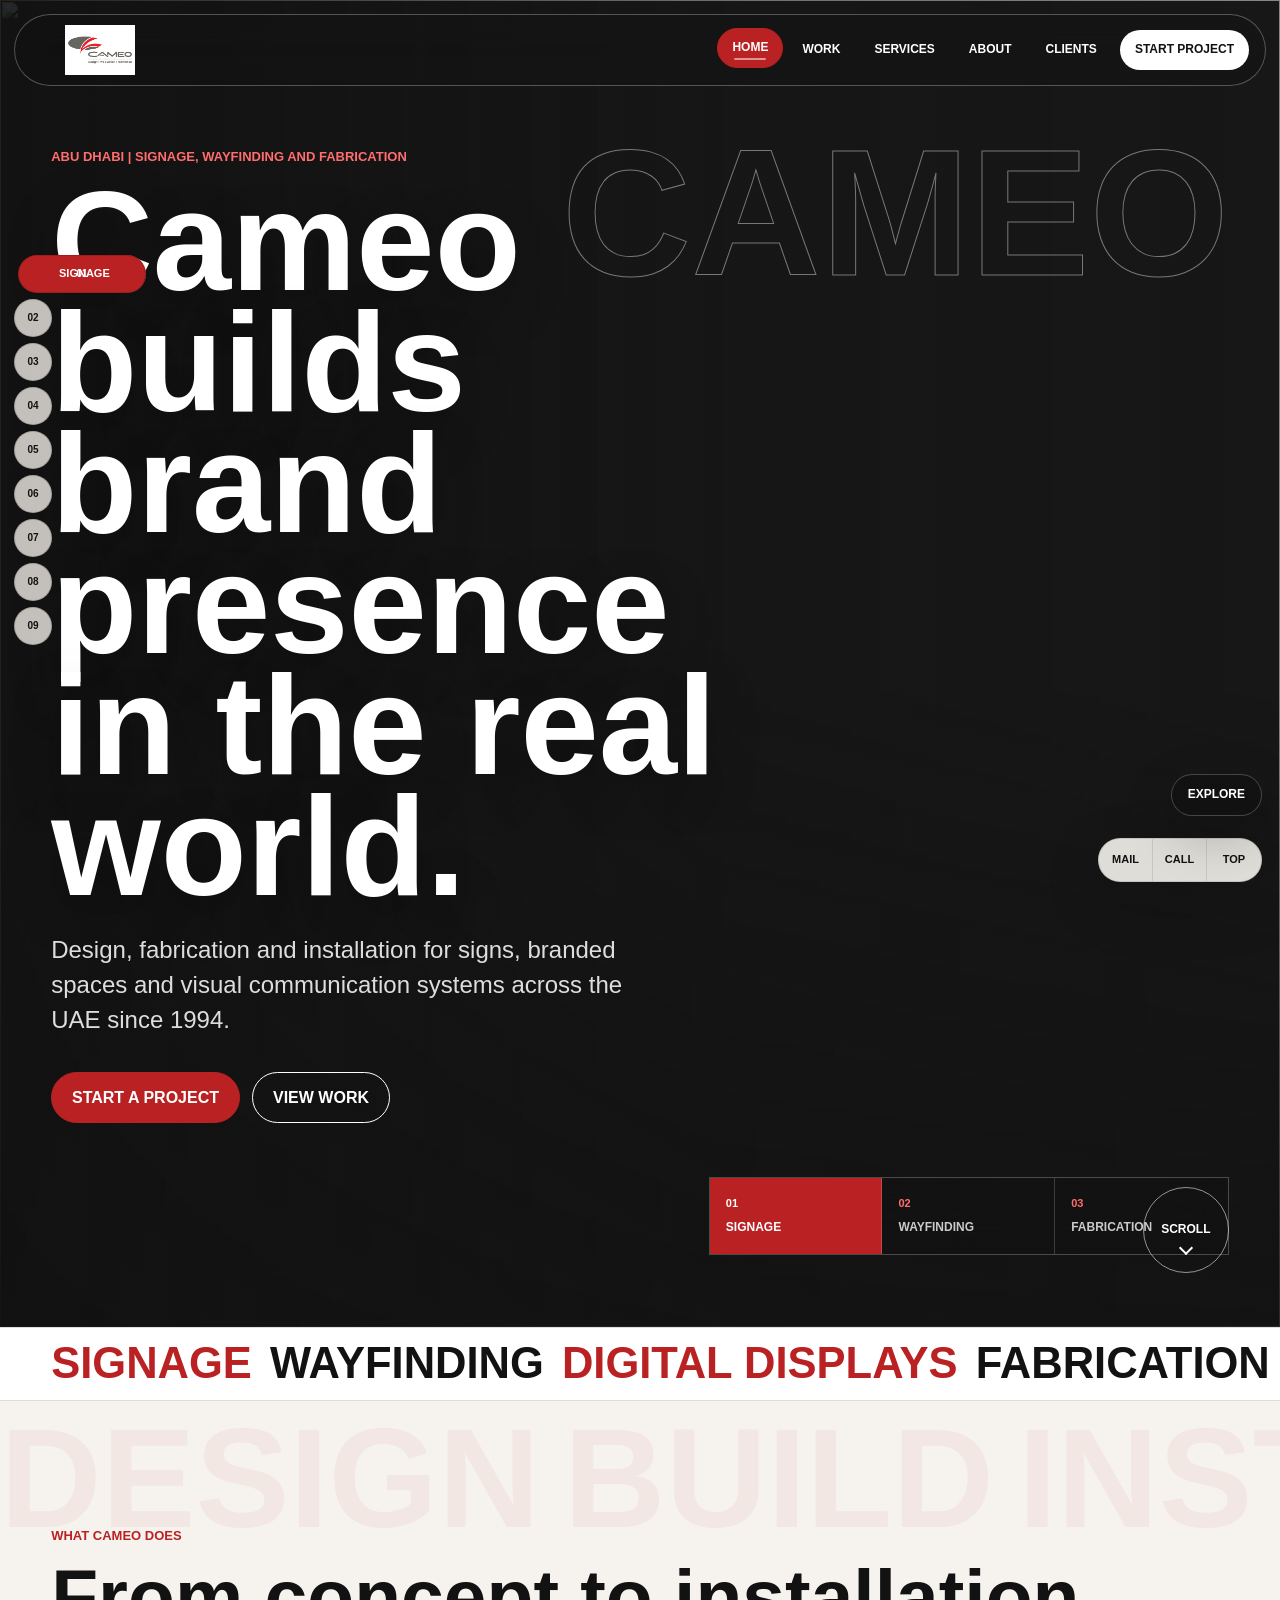
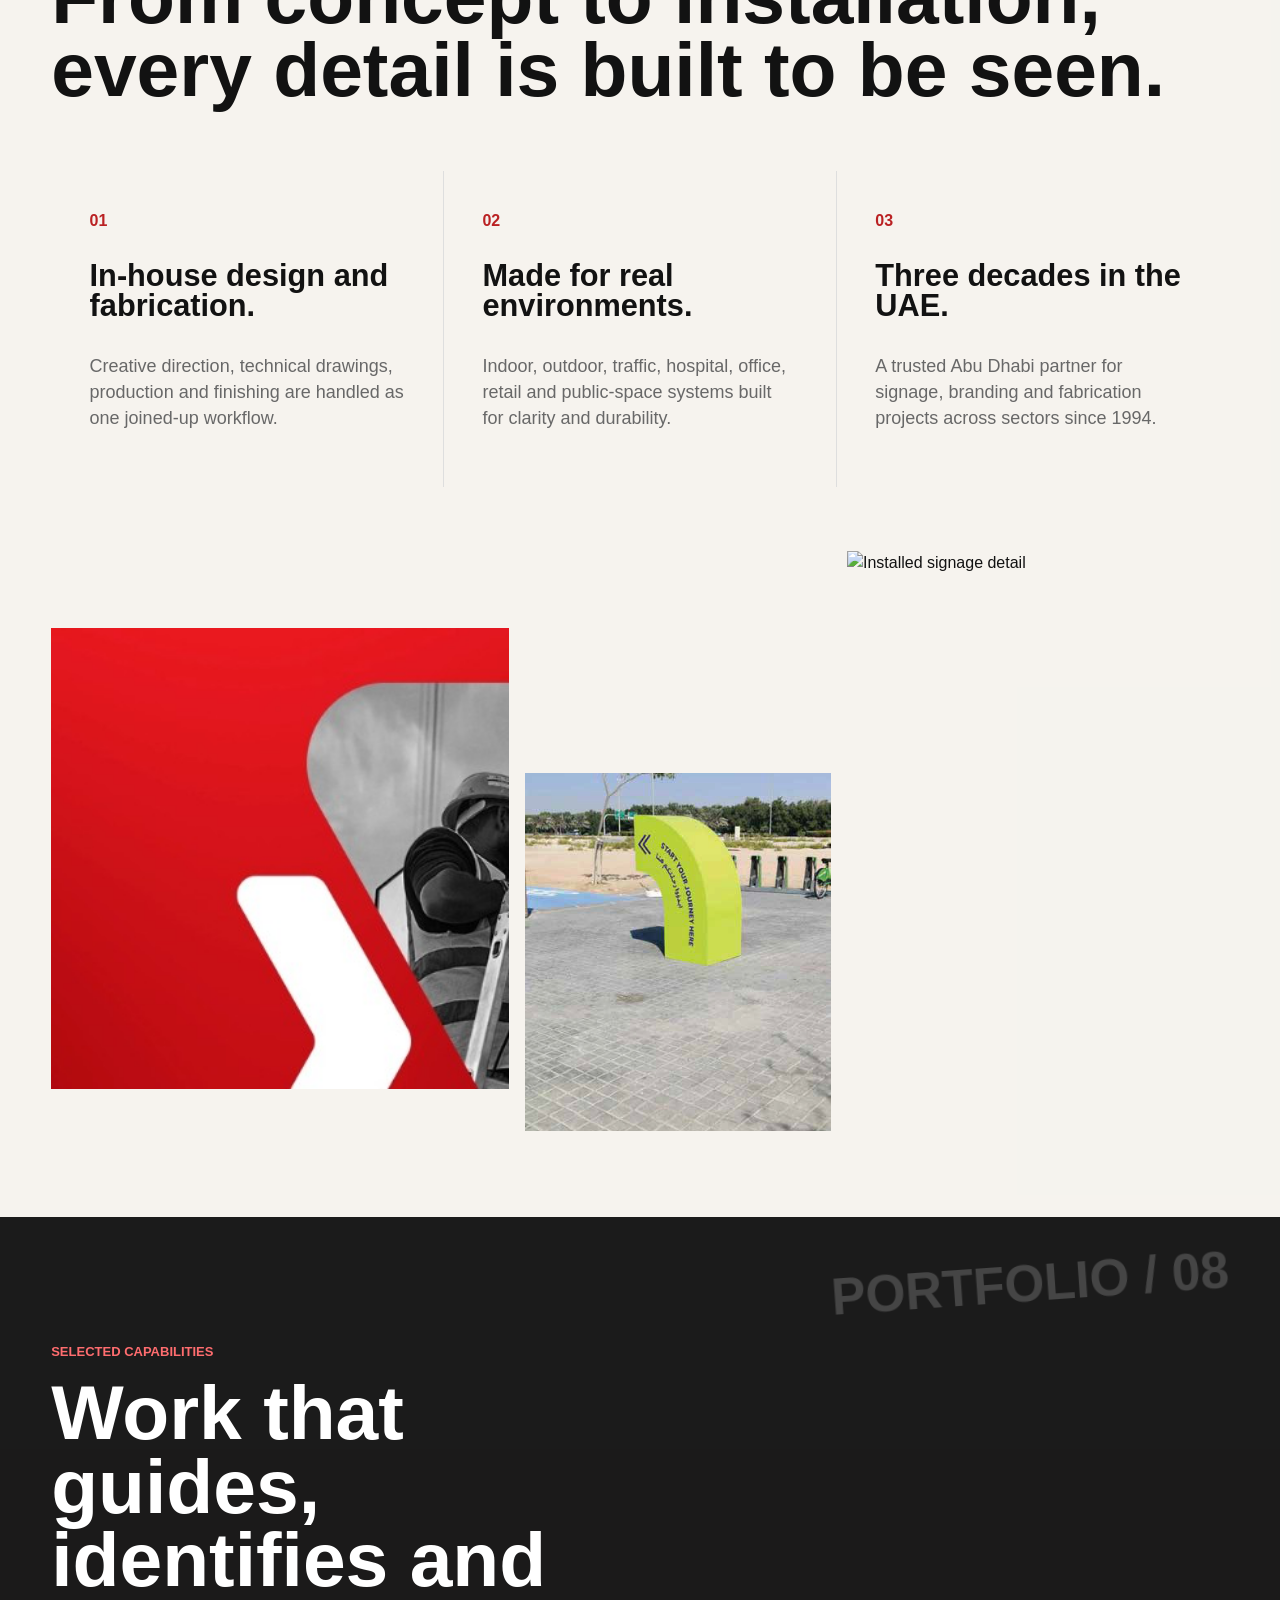
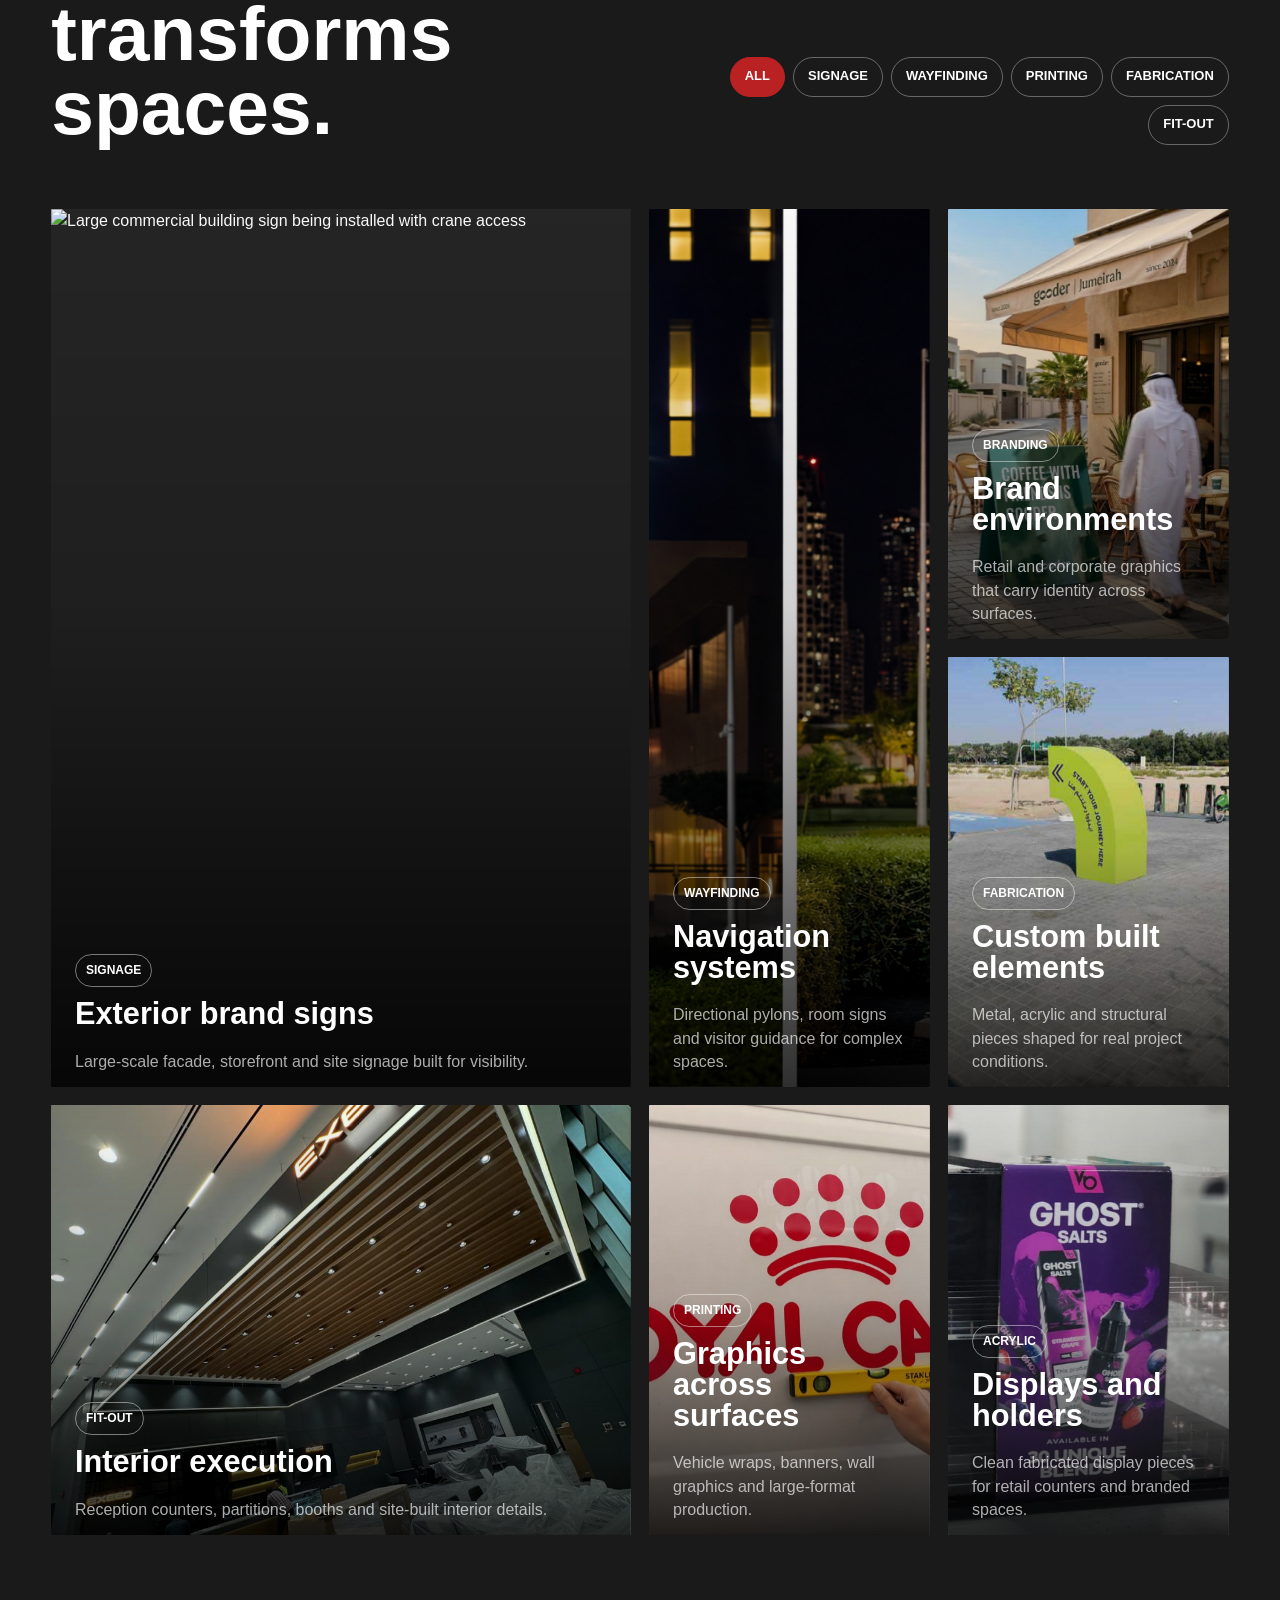
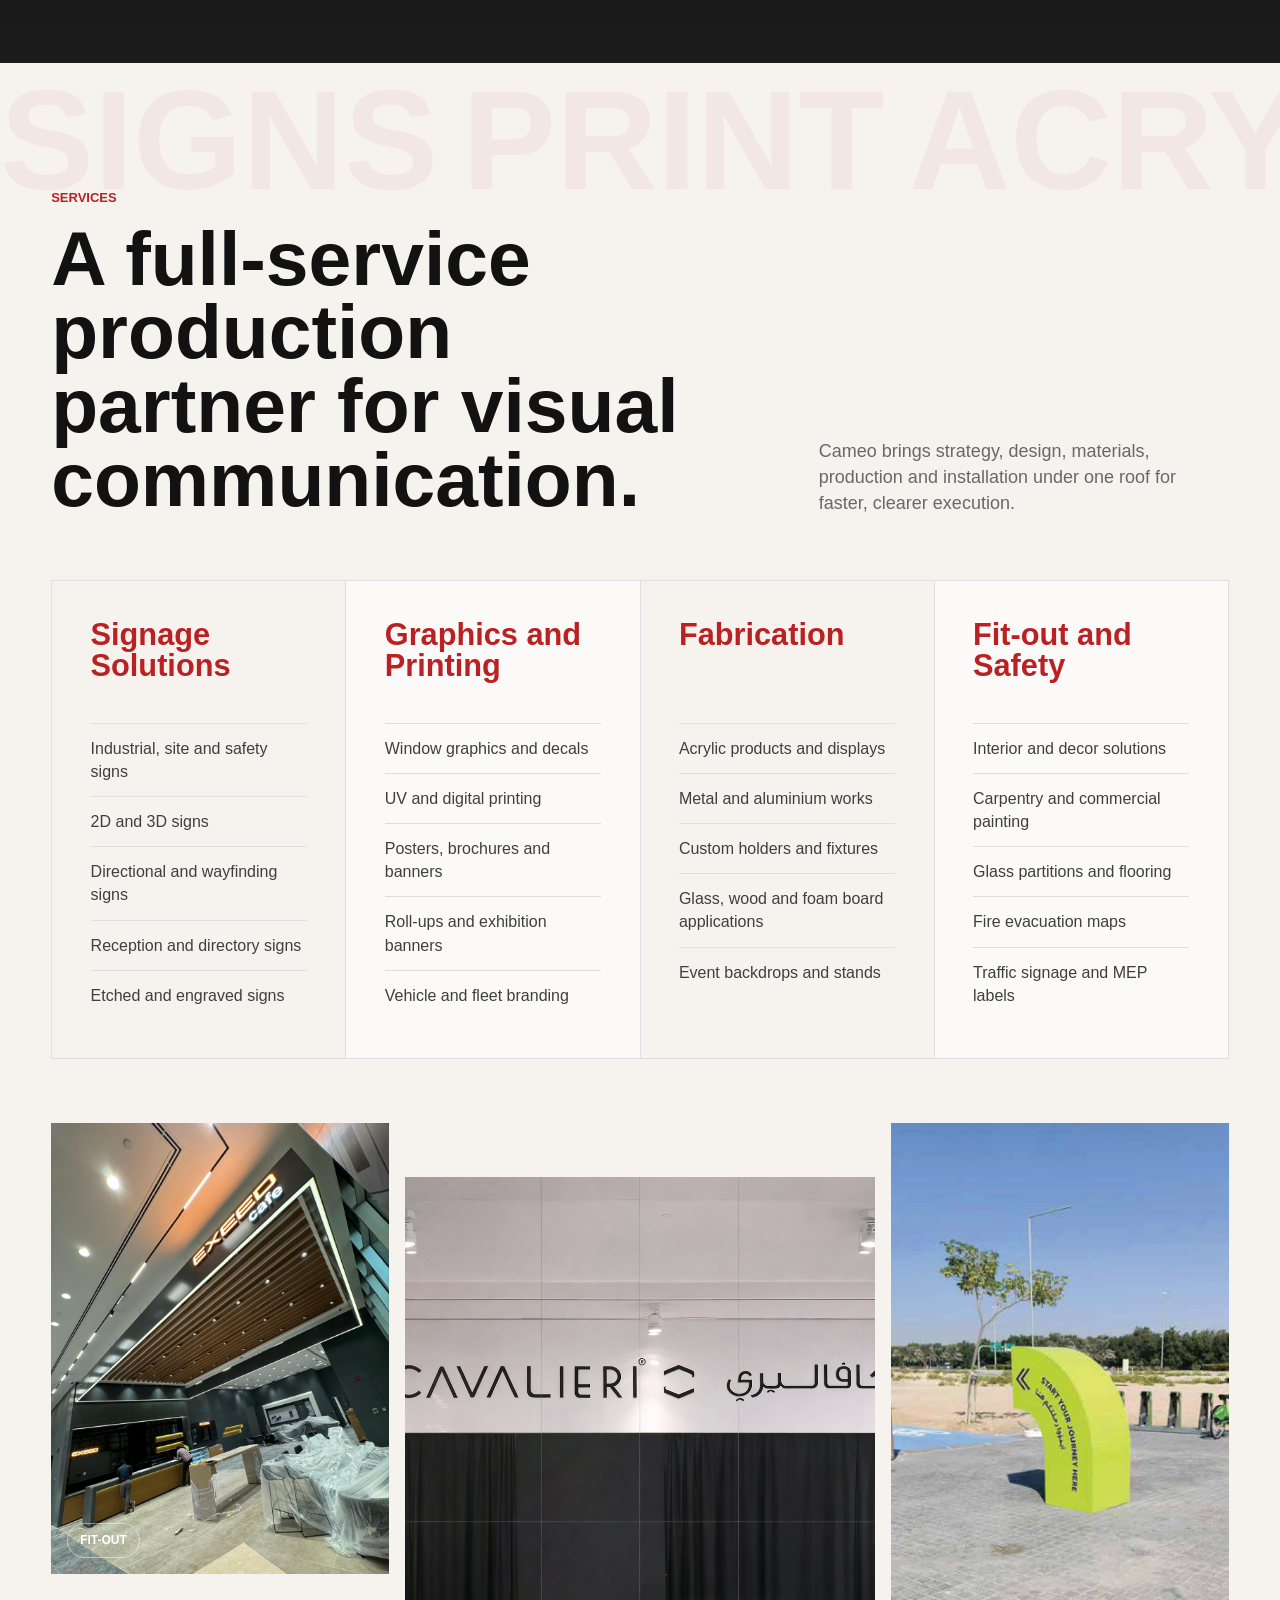
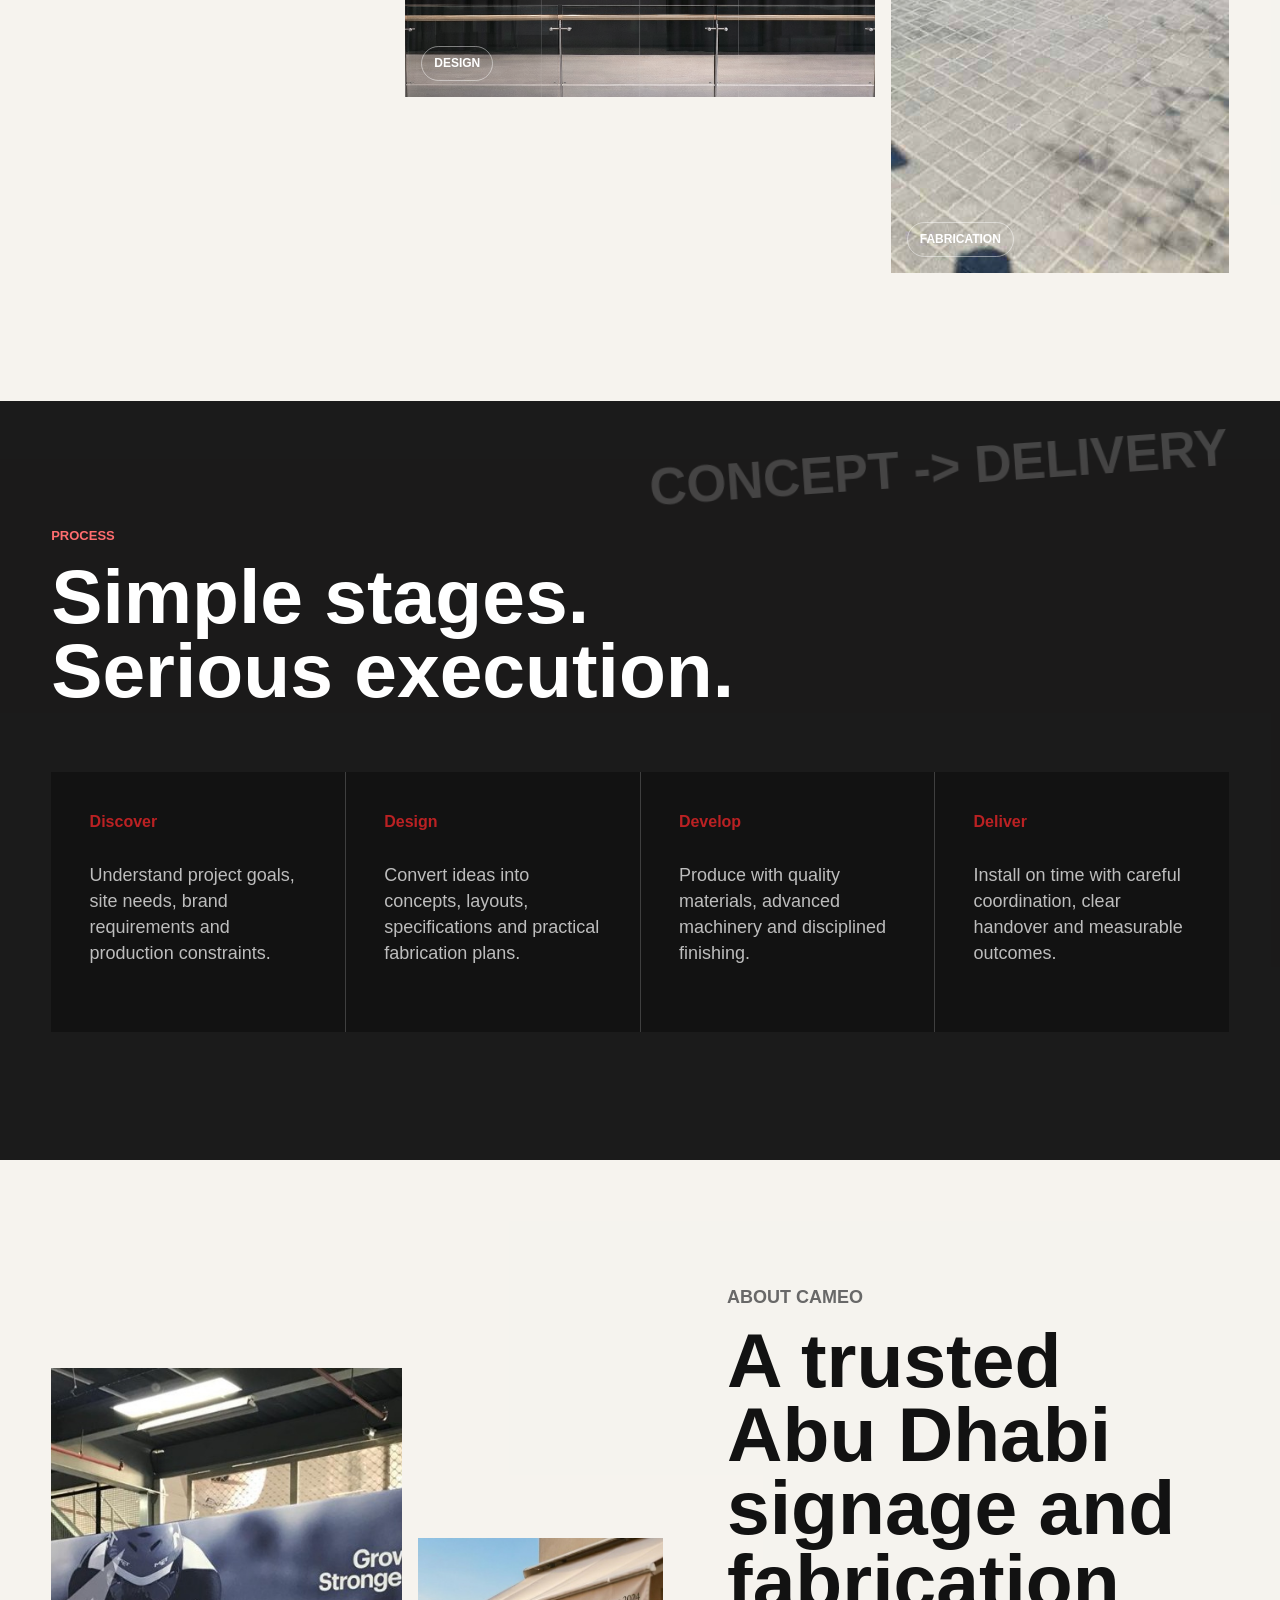
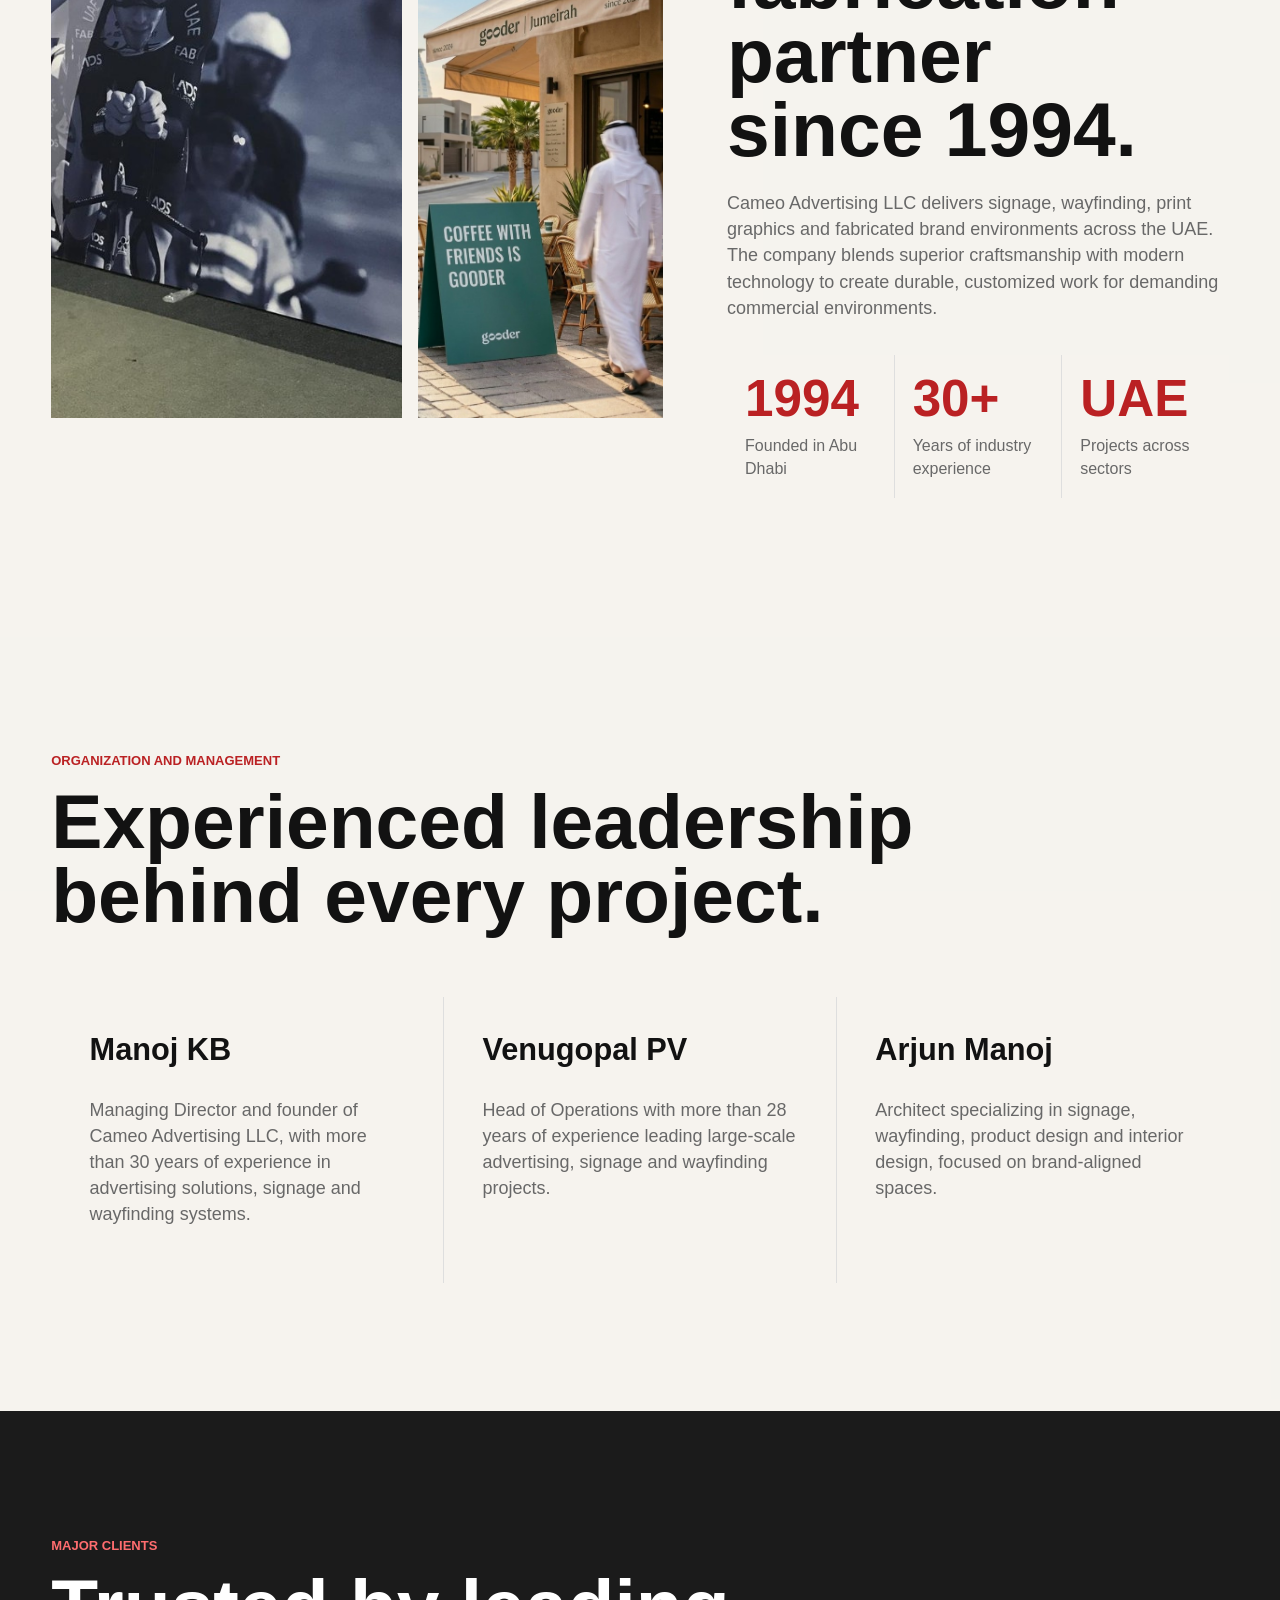
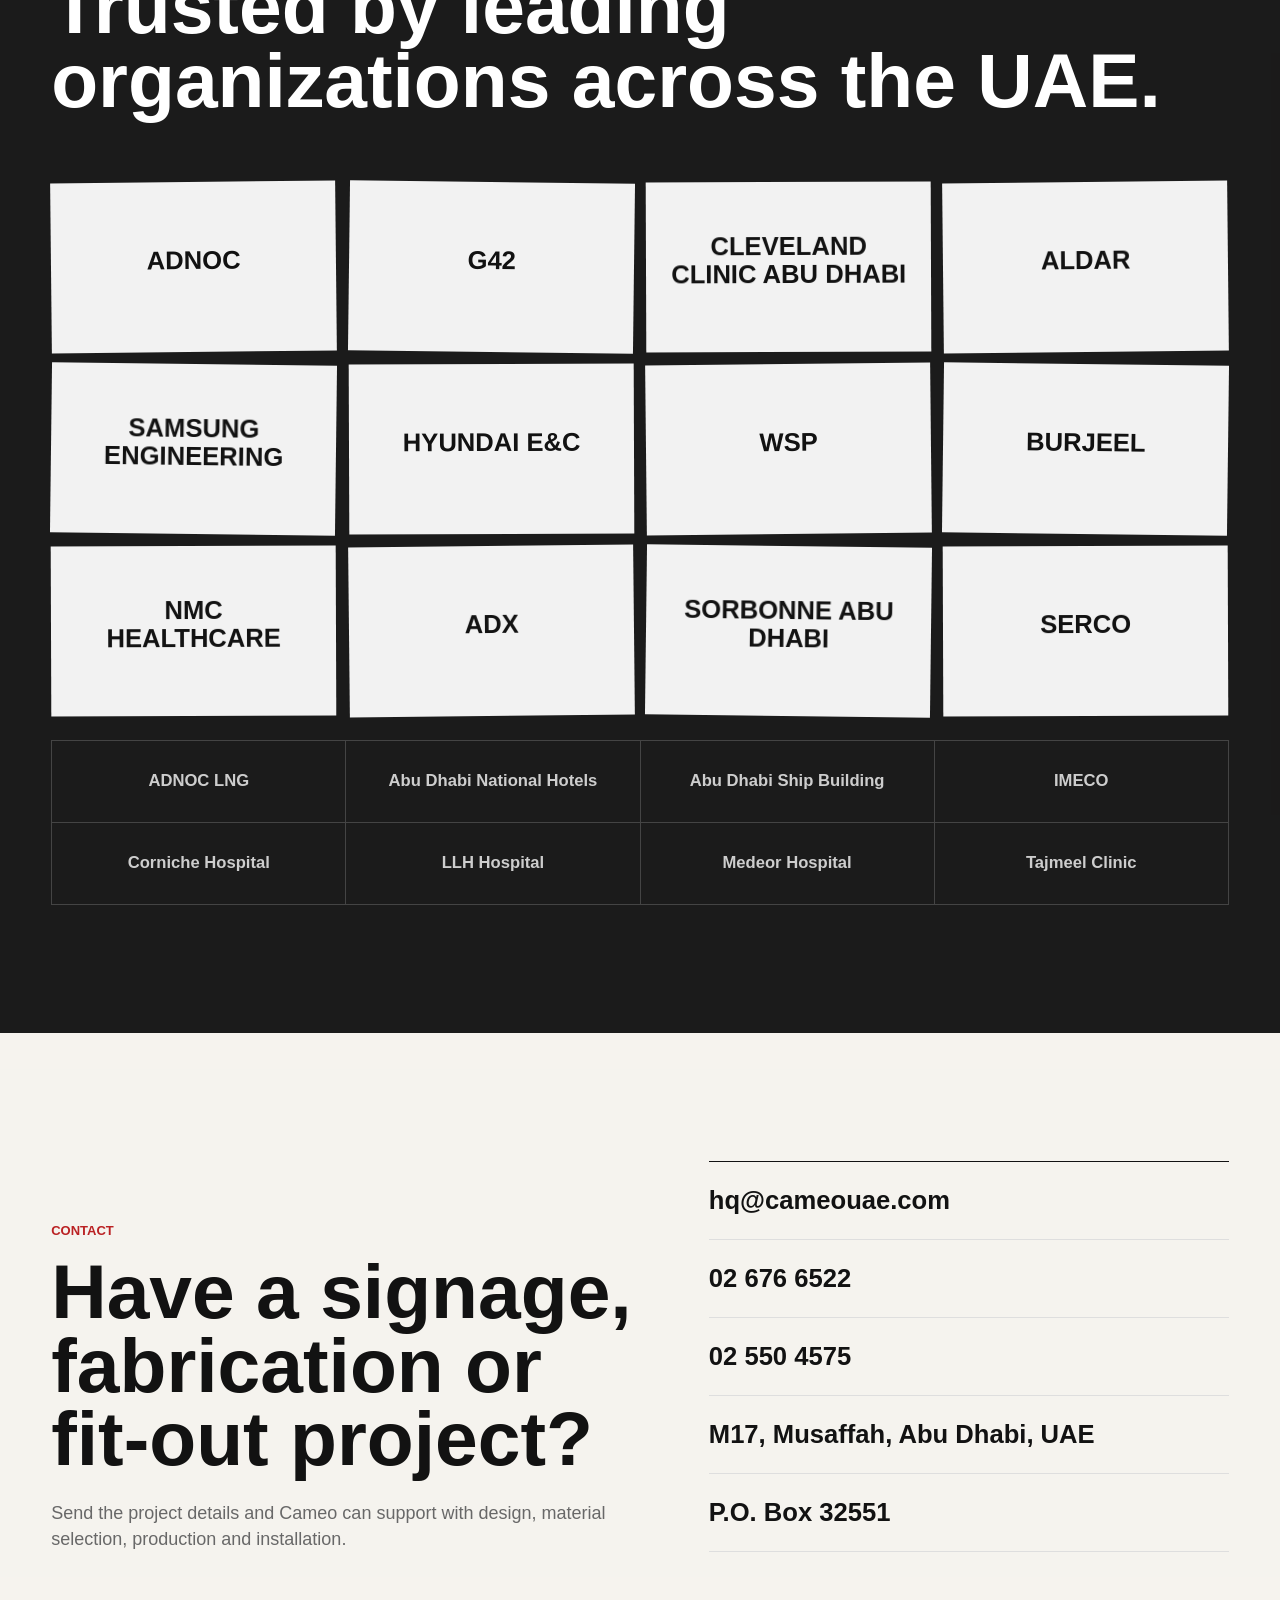
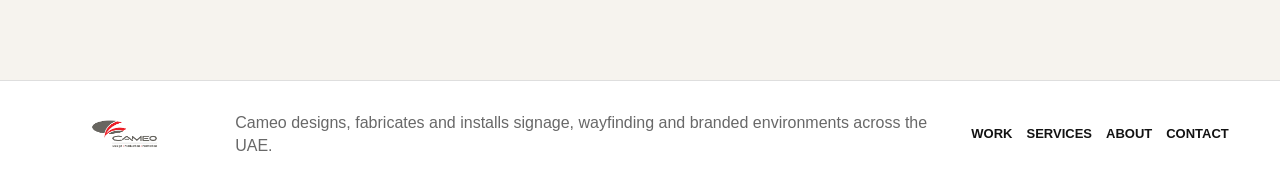
==== commit 785076aa: "Add Cameo website with Home nav and GitHub Pages deployment Prepare the static site for publishing v" ====
--- a/index.html
+++ b/index.html
@@ -29,8 +29,8 @@
         </div>
         <div class="loader-specs" aria-hidden="true">
           <span>Design</span>
-          <span>Fabricate</span>
-          <span>Install</span>
+          <span>Production</span>
+          <span>Promotion</span>
         </div>
         <div class="preloader-line"><span data-loader-line></span></div>
         <p>Preparing visual systems</p>
@@ -46,13 +46,13 @@
     <div class="scroll-backdrop" data-backdrop aria-hidden="true">
       <div class="backdrop-frame">
         <span data-backdrop-label>Signage</span>
-        <img data-backdrop-image src="https://cameouae.com/wp-content/uploads/2025/09/2149279171.jpg" alt="">
+        <img data-backdrop-image src="images/gallery/commercial-building-sign-install-crane-wide.jpg" alt="">
       </div>
       <div class="backdrop-rail">CAMEO / BUILT TO BE SEEN / SINCE 1994</div>
     </div>
     <header class="site-header" data-header>
       <a class="brand" href="#top" aria-label="Cameo home">
-        <img src="https://cameouae.com/wp-content/uploads/2023/09/CAMEO-logo-1.png" alt="Cameo">
+        <img src="images/brand/cameo-logo.png" alt="Cameo">
       </a>
       <button class="menu-button" type="button" aria-expanded="false" aria-controls="site-nav" data-menu-button>
         <span></span>
@@ -61,6 +61,7 @@
         <span class="sr-only">Menu</span>
       </button>
       <nav class="site-nav" id="site-nav" data-nav>
+        <a href="index.html" data-nav-link>Home</a>
         <a href="work.html" data-nav-link>Work</a>
         <a href="services.html" data-nav-link>Services</a>
         <a href="about.html" data-nav-link>About</a>
@@ -70,9 +71,9 @@
     </header>
 
     <main id="top">
-      <section class="hero section-dark" aria-labelledby="hero-title" data-hero data-theme="Signage" data-theme-image="https://cameouae.com/wp-content/uploads/2025/09/2149279171.jpg">
+      <section class="hero section-dark" aria-labelledby="hero-title" data-hero data-theme="Signage" data-theme-image="images/gallery/commercial-building-sign-install-crane-wide.jpg">
         <div class="hero-media" aria-hidden="true">
-          <img data-hero-image src="https://cameouae.com/wp-content/uploads/2025/09/2149279171.jpg" alt="">
+          <img data-hero-image src="images/gallery/commercial-building-sign-install-crane-wide.jpg" alt="">
         </div>
         <div class="hero-grid" aria-hidden="true"></div>
         <div class="landing-wordmark reveal-up" aria-hidden="true">CAMEO</div>
@@ -119,7 +120,7 @@
         </div>
       </section>
 
-      <section class="intro section-light" aria-labelledby="intro-title" data-theme="Craft" data-theme-image="https://cameouae.com/wp-content/uploads/2025/12/WhatsApp-Image-2025-12-19-at-14.27.12_9d3efc2c.jpg">
+      <section class="intro section-light" aria-labelledby="intro-title" data-theme="Craft" data-theme-image="images/gallery/signage-installation-hero-banner.png">
         <div class="kinetic-strip" aria-hidden="true">
           <span>Design</span><span>Build</span><span>Install</span><span>Repeat</span>
         </div>
@@ -145,13 +146,13 @@
           </article>
         </div>
         <div class="image-rhythm reveal-up" aria-label="Cameo production visuals">
-          <img src="https://cameouae.com/wp-content/uploads/2025/12/WhatsApp-Image-2025-12-19-at-14.27.12_9d3efc2c.jpg" alt="Cameo fabricated signage detail">
-          <img src="https://cameouae.com/wp-content/uploads/2025/12/WhatsApp-Image-2025-12-19-at-14.27.12_f6556ab8.jpg" alt="Cameo production work detail">
-          <img src="https://cameouae.com/wp-content/uploads/2025/09/IMG-20251110-WA00221.jpg" alt="Installed signage detail">
-        </div>
-      </section>
-
-      <section class="work section-dark" id="work" aria-labelledby="work-title" data-theme="Work" data-theme-image="https://cameouae.com/wp-content/uploads/2025/09/IMG-20251110-WA00231.jpg">
+          <img src="images/gallery/signage-installation-hero-banner.png" alt="Cameo fabricated signage detail">
+          <img src="images/gallery/cameo-workers-welding-on-site.png" alt="Cameo production work detail">
+          <img src="images/gallery/building-sign-installation-boom-lift.jpg" alt="Installed signage detail">
+        </div>
+      </section>
+
+      <section class="work section-dark" id="work" aria-labelledby="work-title" data-theme="Work" data-theme-image="images/gallery/specialized-rehabilitation-hospital-wayfinding-pylon.png">
         <div class="corner-label" aria-hidden="true">Portfolio / 08</div>
         <div class="section-heading split reveal-up">
           <div>
@@ -169,90 +170,52 @@
         </div>
 
         <div class="portfolio-grid">
-          <article class="project-card large reveal-up" data-category="wayfinding">
-            <a href="work.html#wayfinding" aria-label="View wayfinding systems">
-              <img src="https://cameouae.com/wp-content/uploads/2026/02/WhatsApp-Image-2025-10-28-at-2.42.33-PM-2.jpg" alt="Wayfinding signage project">
-              <div class="project-info">
-                <span>Wayfinding</span>
-                <h3>Navigation systems for complex spaces</h3>
-                <p>Clear visitor journeys for offices, hospitals, malls and public environments.</p>
-              </div>
+          <article class="project-card large reveal-up" data-category="signage">
+            <a href="work.html#signage-gallery" aria-label="View signage work">
+              <img src="images/gallery/commercial-building-sign-install-crane-wide.jpg" alt="Large commercial building sign being installed with crane access">
+              <div class="project-info"><span>Signage</span><h3>Exterior brand signs</h3><p>Large-scale facade, storefront and site signage built for visibility.</p></div>
             </a>
           </article>
-          <article class="project-card reveal-up" data-category="signage">
-            <a href="work.html#signage" aria-label="View custom signage">
-              <img src="https://cameouae.com/wp-content/uploads/2026/01/Untitled-design-21.jpg" alt="Custom signage project">
-              <div class="project-info">
-                <span>Signage</span>
-                <h3>Indoor and outdoor brand signs</h3>
-                <p>2D, 3D, reflective, reception, directory and custom signs.</p>
-              </div>
+          <article class="project-card tall reveal-up" data-category="wayfinding">
+            <a href="work.html#wayfinding-gallery" aria-label="View wayfinding work">
+              <img src="images/gallery/specialized-rehabilitation-hospital-pylon-onsite.jpg" alt="Specialized Rehabilitation Hospital exterior wayfinding pylon on site">
+              <div class="project-info"><span>Wayfinding</span><h3>Navigation systems</h3><p>Directional pylons, room signs and visitor guidance for complex spaces.</p></div>
             </a>
           </article>
-          <article class="project-card tall reveal-up" data-category="printing">
-            <a href="work.html#printing" aria-label="View printing solutions">
-              <img src="https://cameouae.com/wp-content/uploads/2026/02/Cameo_Printing-1.jpg" alt="Printing and graphics project">
-              <div class="project-info">
-                <span>Printing</span>
-                <h3>Graphics that carry the brand</h3>
-                <p>UV printing, banners, decals, roll-ups, window graphics and fleet branding.</p>
-              </div>
+          <article class="project-card reveal-up" data-category="branding">
+            <a href="work.html#branding-gallery" aria-label="View branding work">
+              <img src="images/gallery/gooder-cafe-jumeirah-branding.png" alt="gooder cafe A-frame sign and outdoor seating in Jumeirah">
+              <div class="project-info"><span>Branding</span><h3>Brand environments</h3><p>Retail and corporate graphics that carry identity across surfaces.</p></div>
             </a>
           </article>
           <article class="project-card reveal-up" data-category="fabrication">
-            <a href="work.html#fabrication" aria-label="View fabrication work">
-              <img src="https://cameouae.com/wp-content/uploads/2026/01/Untitled-design-22.jpg" alt="Fabrication and acrylic project">
-              <div class="project-info">
-                <span>Fabrication</span>
-                <h3>Custom fabrication and acrylic</h3>
-                <p>Premium materials shaped into displays, holders, signs and bespoke fixtures.</p>
-              </div>
+            <a href="work.html#fabrication-gallery" aria-label="View fabrication work">
+              <img src="images/gallery/cameo-workers-welding-on-site.png" alt="Cameo workers welding on elevated outdoor fabrication site">
+              <div class="project-info"><span>Fabrication</span><h3>Custom built elements</h3><p>Metal, acrylic and structural pieces shaped for real project conditions.</p></div>
             </a>
           </article>
-          <article class="project-card reveal-up" data-category="fitout">
-            <a href="work.html#fitout" aria-label="View fit-out work">
-              <img src="https://cameouae.com/wp-content/uploads/2025/09/fitout-1.jpg" alt="Fit-out and interior work">
-              <div class="project-info">
-                <span>Fit-out</span>
-                <h3>Decor and general contracting</h3>
-                <p>Interior works, metal, carpentry, painting, partitions, tile and stone flooring.</p>
-              </div>
+          <article class="project-card wide reveal-up" data-category="fitout">
+            <a href="work.html#fitout-gallery" aria-label="View fit-out work">
+              <img src="images/gallery/luxury-reception-wall-fitout.jpg" alt="Luxury reception wall fit-out with illuminated ceiling details">
+              <div class="project-info"><span>Fit-out</span><h3>Interior execution</h3><p>Reception counters, partitions, booths and site-built interior details.</p></div>
             </a>
           </article>
-          <article class="project-card wide reveal-up" data-category="signage">
-            <a href="work.html#safety" aria-label="View safety and traffic signage">
-              <img src="https://cameouae.com/wp-content/uploads/2025/09/IMG-20251110-WA00231.jpg" alt="Safety and traffic signage">
-              <div class="project-info">
-                <span>Safety</span>
-                <h3>Safety, traffic and evacuation communication</h3>
-                <p>Photoluminescent signs, MEP labels, traffic signage and evacuation plans.</p>
-              </div>
+          <article class="project-card square reveal-up" data-category="printing">
+            <a href="work.html#printing-gallery" aria-label="View printing work">
+              <img src="images/gallery/royal-canin-van-branding-installation.png" alt="Royal Canin logo being installed on a delivery van">
+              <div class="project-info"><span>Printing</span><h3>Graphics across surfaces</h3><p>Vehicle wraps, banners, wall graphics and large-format production.</p></div>
             </a>
           </article>
           <article class="project-card square reveal-up" data-category="fabrication">
-            <a href="work.html#acrylic" aria-label="View acrylic display work">
-              <img src="https://cameouae.com/wp-content/uploads/2025/08/Untitled-design-1.png" alt="Acrylic product display">
-              <div class="project-info">
-                <span>Acrylic</span>
-                <h3>Display pieces and retail units</h3>
-                <p>Clean, tactile fabricated pieces for counters, events and branded interiors.</p>
-              </div>
+            <a href="work.html#acrylic" aria-label="View acrylic work">
+              <img src="images/gallery/ghost-salts-acrylic-counter-display.png" alt="Custom Ghost Salts acrylic countertop retail display">
+              <div class="project-info"><span>Acrylic</span><h3>Displays and holders</h3><p>Clean fabricated display pieces for retail counters and branded spaces.</p></div>
             </a>
           </article>
-          <article class="project-card square reveal-up" data-category="printing">
-            <a href="work.html#branding" aria-label="View branded print work">
-              <img src="https://cameouae.com/wp-content/uploads/2025/08/Untitled-design-3.png" alt="Branded print and signage work">
-              <div class="project-info">
-                <span>Branding</span>
-                <h3>Campaign graphics across surfaces</h3>
-                <p>Window films, stickers, decals and print pieces for high-visibility spaces.</p>
-              </div>
-            </a>
-          </article>
-        </div>
-      </section>
-
-      <section class="services section-light" id="services" aria-labelledby="services-title" data-theme="Services" data-theme-image="https://cameouae.com/wp-content/uploads/2026/02/Cameo_Printing-1.jpg">
+        </div>
+      </section>
+
+      <section class="services section-light" id="services" aria-labelledby="services-title" data-theme="Services" data-theme-image="images/gallery/oce-arizona-flatbed-printer.png">
         <div class="kinetic-strip reverse" aria-hidden="true">
           <span>Signs</span><span>Print</span><span>Acrylic</span><span>Metal</span>
         </div>
@@ -310,21 +273,21 @@
         </div>
         <div class="service-media-grid reveal-up" aria-label="Service visuals">
           <figure>
-            <img src="https://cameouae.com/wp-content/uploads/2026/01/Untitled-design-20.jpg" alt="Fit-out service visual">
+            <img src="images/gallery/luxury-reception-wall-fitout.jpg" alt="Fit-out service visual">
             <figcaption>Fit-out</figcaption>
           </figure>
           <figure>
-            <img src="https://cameouae.com/wp-content/uploads/2025/12/Designing-image-.jpg" alt="Designing service visual">
+            <img src="images/gallery/ai-render-cavalieri-reception-signage.jpg" alt="Designing service visual">
             <figcaption>Design</figcaption>
           </figure>
           <figure>
-            <img src="https://cameouae.com/wp-content/uploads/2025/08/Untitled-design-2.png" alt="Fabrication service visual">
+            <img src="images/gallery/cameo-workers-welding-on-site.png" alt="Fabrication service visual">
             <figcaption>Fabrication</figcaption>
           </figure>
         </div>
       </section>
 
-      <section class="process section-dark" aria-labelledby="process-title" data-theme="Process" data-theme-image="https://cameouae.com/wp-content/uploads/2025/11/119424.jpg">
+      <section class="process section-dark" aria-labelledby="process-title" data-theme="Process" data-theme-image="images/gallery/fab-bank-cycling-branding-banner.png">
         <div class="corner-label" aria-hidden="true">Concept -> Delivery</div>
         <div class="section-heading reveal-up">
           <p class="eyebrow">Process</p>
@@ -350,10 +313,10 @@
         </div>
       </section>
 
-      <section class="about section-light" id="about" aria-labelledby="about-title" data-theme="Since 1994" data-theme-image="https://cameouae.com/wp-content/uploads/2025/11/2150946675.jpg">
+      <section class="about section-light" id="about" aria-labelledby="about-title" data-theme="Since 1994" data-theme-image="images/gallery/gooder-cafe-branding-jumeirah-dubai.png">
         <div class="about-media reveal-up">
-          <img src="https://cameouae.com/wp-content/uploads/2025/11/119424.jpg" alt="Cameo advertising and fabrication work">
-          <img src="https://cameouae.com/wp-content/uploads/2025/11/2150946675.jpg" alt="Cameo decor and general contracting work">
+          <img src="images/gallery/fab-bank-cycling-branding-banner.png" alt="Cameo advertising and fabrication work">
+          <img src="images/gallery/gooder-cafe-branding-jumeirah-dubai.png" alt="Cameo decor and general contracting work">
         </div>
         <div class="about-copy reveal-up">
           <p class="eyebrow">About Cameo</p>
@@ -380,7 +343,7 @@
         </div>
       </section>
 
-      <section class="leadership section-light" aria-labelledby="leadership-title" data-theme="Team" data-theme-image="https://cameouae.com/wp-content/uploads/2025/12/WhatsApp-Image-2025-12-19-at-14.27.12_f6556ab8.jpg">
+      <section class="leadership section-light" aria-labelledby="leadership-title" data-theme="Team" data-theme-image="images/gallery/cameo-workers-welding-on-site.png">
         <div class="section-heading split reveal-up">
           <div>
             <p class="eyebrow">Organization and Management</p>
@@ -403,7 +366,7 @@
         </div>
       </section>
 
-      <section class="clients section-dark" id="clients" aria-labelledby="clients-title" data-theme="Clients" data-theme-image="https://cameouae.com/wp-content/uploads/elementor/thumbs/image-1-rafpzsaxnjialbzhuu3qqd3t2127x9pjjjzrsg34t0.jpg">
+      <section class="clients section-dark" id="clients" aria-labelledby="clients-title" data-theme="Clients" data-theme-image="images/gallery/cleveland-clinic-reception-wall-sign.jpg">
         <div class="section-heading reveal-up">
           <p class="eyebrow">Major Clients</p>
           <h2 id="clients-title">Trusted by leading organizations across the UAE.</h2>
@@ -430,7 +393,7 @@
             <span>Samsung Engineering</span>
           </a>
           <a class="logo-card wide-logo" href="https://www.hdec.kr/en/main.aspx" target="_blank" rel="noreferrer" aria-label="Hyundai Engineering and Construction">
-            <img src="https://logo.clearbit.com/hdec.kr" alt="Hyundai Engineering and Construction logo" loading="lazy">
+            <img src="https://commons.wikimedia.org/wiki/Special:Redirect/file/Hyundai_Engineering_%26_Construction_logo.svg" alt="Hyundai Engineering and Construction logo" loading="lazy">
             <span>Hyundai E&amp;C</span>
           </a>
           <a class="logo-card" href="https://www.wsp.com/" target="_blank" rel="noreferrer" aria-label="WSP Middle East">
@@ -454,7 +417,7 @@
             <span>Sorbonne Abu Dhabi</span>
           </a>
           <a class="logo-card" href="https://www.serco.com/" target="_blank" rel="noreferrer" aria-label="Serco Middle East">
-            <img src="https://logo.clearbit.com/serco.com" alt="Serco logo" loading="lazy">
+            <img src="https://commons.wikimedia.org/wiki/Special:Redirect/file/Serco_logo.svg" alt="Serco logo" loading="lazy">
             <span>Serco</span>
           </a>
         </div>
@@ -470,7 +433,7 @@
         </div>
       </section>
 
-      <section class="contact section-light" id="contact" aria-labelledby="contact-title" data-theme="Contact" data-theme-image="https://cameouae.com/wp-content/uploads/2025/09/fitout-1.jpg">
+      <section class="contact section-light" id="contact" aria-labelledby="contact-title" data-theme="Contact" data-theme-image="images/gallery/interior-glass-partition-installation.jpg">
         <div class="reveal-up">
           <p class="eyebrow">Contact</p>
           <h2 id="contact-title">Have a signage, fabrication or fit-out project?</h2>
@@ -490,7 +453,7 @@
 
     <footer class="site-footer">
       <a class="brand" href="#top" aria-label="Cameo home">
-        <img src="https://cameouae.com/wp-content/uploads/2023/09/CAMEO-logo-1.png" alt="Cameo">
+        <img src="images/brand/cameo-logo.png" alt="Cameo">
       </a>
       <p>Cameo designs, fabricates and installs signage, wayfinding and branded environments across the UAE.</p>
       <nav aria-label="Footer navigation">
@@ -513,6 +476,204 @@
       </article>
     </div>
 
+    <script>
+      (() => {
+        const portfolio = document.querySelector("#work .portfolio-grid");
+        if (!portfolio) return;
+        const burstOffsets = [[-170, -108, -8], [-64, -146, 5], [86, -124, -5], [146, -28, 8], [-124, 38, 4]];
+        let burst;
+        let burstCleanup;
+        let lightbox;
+        const previewImages = {
+          "signage-gallery": [
+            "images/gallery/commercial-building-sign-install-crane-wide.jpg",
+            "images/gallery/spinneys-illuminated-storefront-sign.jpg",
+            "images/gallery/radiant-development-hoarding-signage.jpg",
+            "images/gallery/srh-heart-exterior-letters.jpg",
+            "images/gallery/abu-dhabi-script-wall-sign.jpg"
+          ],
+          "wayfinding-gallery": [
+            "images/gallery/specialized-rehabilitation-hospital-pylon-onsite.jpg",
+            "images/gallery/hospital-wayfinding-pylon-design-lineup.jpg",
+            "images/gallery/illuminated-emergency-department-pylon.jpg",
+            "images/gallery/nurse-station-overhead-wayfinding.jpg",
+            "images/gallery/parking-garage-yellow-directional-signs.jpg"
+          ],
+          "branding-gallery": [
+            "images/gallery/gooder-cafe-jumeirah-branding.png",
+            "images/gallery/cavalieri-retail-branding-signage.png",
+            "images/gallery/experience-abu-dhabi-branding-totems.png",
+            "images/gallery/vizero-creative-studio-backlit-office-sign.png",
+            "images/gallery/vps-healthcare-branding-flags-yacht.png"
+          ],
+          "fabrication-gallery": [
+            "images/gallery/cameo-workers-welding-on-site.png",
+            "images/gallery/geometric-steel-illusion-frame-workshop.png",
+            "images/gallery/stainless-steel-handrail-outdoor-stairs.png",
+            "images/gallery/perforated-folding-gate-open.png",
+            "images/gallery/modern-park-shade-fabrication.png"
+          ],
+          "fitout-gallery": [
+            "images/gallery/luxury-reception-wall-fitout.jpg",
+            "images/gallery/interior-glass-partition-installation.jpg",
+            "images/gallery/stella-artois-event-kiosk-stand.jpg",
+            "images/gallery/mall-campaign-booth-atrium.jpg",
+            "images/gallery/linear-ceiling-light-fitout.jpg"
+          ],
+          "printing-gallery": [
+            "images/gallery/royal-canin-van-branding-installation.png",
+            "images/gallery/oce-arizona-flatbed-printer.png",
+            "images/gallery/fab-bank-cycling-branding-banner.png",
+            "images/gallery/lifecare-hospital-bus-wrap.png",
+            "images/gallery/sorbonne-exhibition-print-panels.png"
+          ],
+          acrylic: [
+            "images/gallery/ghost-salts-acrylic-counter-display.png",
+            "images/gallery/medeor-hospital-gaming-kiosk-acrylic.png",
+            "images/gallery/adnoc-exhibition-booth-acrylic-chair.png",
+            "images/gallery/performance-awards-reign-vape-giovanni.png",
+            "images/gallery/vapes-bar-trade-show-display.png"
+          ]
+        };
+
+        const ensureBurst = () => {
+          if (!burst) {
+            burst = document.createElement("div");
+            burst.className = "cx-preview-burst";
+            document.body.appendChild(burst);
+          }
+          return burst;
+        };
+
+        const clearBurst = () => {
+          if (!burst) return;
+          burst.classList.remove("cx-active");
+          burst.classList.add("cx-closing");
+          window.setTimeout(() => {
+            if (burst && burst.classList.contains("cx-closing")) {
+              burst.replaceChildren();
+              burst.className = "cx-preview-burst";
+            }
+          }, 170);
+          if (burstCleanup) burstCleanup();
+          burstCleanup = null;
+        };
+
+        const moveBurst = (x, y) => {
+          if (!burst) return;
+          [...burst.children].forEach((thumb) => {
+            thumb.style.left = (x - 54) + "px";
+            thumb.style.top = (y - 42) + "px";
+          });
+        };
+
+        const showBurst = (card, event) => {
+          const link = card.querySelector("a[href]");
+          const sectionId = link ? new URL(link.getAttribute("href"), location.href).hash.replace("#", "") : "";
+          const sources = previewImages[sectionId] || previewImages[card.dataset.category + "-gallery"] || [];
+          const images = sources.map((src) => {
+            const image = document.createElement("img");
+            image.src = src;
+            return image;
+          });
+          if (!images.length) return;
+          clearBurst();
+          const host = ensureBurst();
+          host.replaceChildren();
+          host.className = "cx-preview-burst";
+          images.forEach((image, index) => {
+            const [x, y, rot] = burstOffsets[index];
+            const thumb = document.createElement("div");
+            thumb.className = "cx-burst-thumb";
+            thumb.style.setProperty("--cx-out-x", x + "px");
+            thumb.style.setProperty("--cx-out-y", y + "px");
+            thumb.style.setProperty("--cx-rot", rot + "deg");
+            thumb.style.transitionDelay = (index * 55) + "ms";
+            thumb.innerHTML = '<img src="' + (image.currentSrc || image.src) + '" alt="">';
+            host.appendChild(thumb);
+          });
+          moveBurst(event.clientX, event.clientY);
+          requestAnimationFrame(() => host.classList.add("cx-active"));
+          const onMove = (moveEvent) => moveBurst(moveEvent.clientX, moveEvent.clientY);
+          const onClear = () => clearBurst();
+          card.addEventListener("pointermove", onMove);
+          card.addEventListener("pointerleave", onClear, { once: true });
+          window.addEventListener("scroll", onClear, { once: true, passive: true });
+          window.addEventListener("blur", onClear, { once: true });
+          burstCleanup = () => {
+            card.removeEventListener("pointermove", onMove);
+            card.removeEventListener("pointerleave", onClear);
+            window.removeEventListener("scroll", onClear);
+            window.removeEventListener("blur", onClear);
+          };
+        };
+
+        const ensureLightbox = () => {
+          if (lightbox) return lightbox;
+          lightbox = document.createElement("div");
+          lightbox.className = "cx-lightbox";
+          lightbox.innerHTML = '<div class="cx-lightbox__backdrop" data-cx-close></div><button class="cx-lightbox__close" type="button" data-cx-close aria-label="Close image preview">&times;</button><div class="cx-lightbox__frame"><img alt=""></div><p class="cx-lightbox__caption"></p>';
+          document.body.appendChild(lightbox);
+          lightbox.addEventListener("click", (event) => {
+            if (event.target.hasAttribute("data-cx-close")) closeLightbox();
+          });
+          document.addEventListener("keydown", (event) => {
+            if (event.key === "Escape") closeLightbox();
+          });
+          return lightbox;
+        };
+
+        const openLightbox = (card) => {
+          clearBurst();
+          const image = card.querySelector("img");
+          if (!image) return;
+          const overlay = ensureLightbox();
+          const frame = overlay.querySelector(".cx-lightbox__frame");
+          const preview = frame.querySelector("img");
+          const caption = overlay.querySelector(".cx-lightbox__caption");
+          const rect = image.getBoundingClientRect();
+          const maxW = Math.min(window.innerWidth * 0.9, 1180);
+          const maxH = Math.min(window.innerHeight * 0.82, 780);
+          const ratio = image.naturalWidth && image.naturalHeight ? image.naturalWidth / image.naturalHeight : rect.width / rect.height;
+          let finalW = maxW;
+          let finalH = finalW / ratio;
+          if (finalH > maxH) { finalH = maxH; finalW = finalH * ratio; }
+          preview.src = image.currentSrc || image.src;
+          preview.alt = image.alt || "";
+          const info = card.querySelector(".project-info");
+          caption.innerHTML = info ? (info.querySelector("span")?.outerHTML || "") + (info.querySelector("h3")?.outerHTML || "") : "";
+          frame.style.top = rect.top + "px";
+          frame.style.left = rect.left + "px";
+          frame.style.width = rect.width + "px";
+          frame.style.height = rect.height + "px";
+          frame.style.transform = "translate(0, 0)";
+          overlay.classList.add("cx-active");
+          document.body.style.overflow = "hidden";
+          requestAnimationFrame(() => {
+            frame.style.top = "50%";
+            frame.style.left = "50%";
+            frame.style.width = finalW + "px";
+            frame.style.height = finalH + "px";
+            frame.style.transform = "translate(-50%, -50%)";
+          });
+        };
+
+        const closeLightbox = () => {
+          if (!lightbox || !lightbox.classList.contains("cx-active")) return;
+          lightbox.classList.remove("cx-active");
+          document.body.style.overflow = "";
+        };
+
+        portfolio.querySelectorAll(".project-card").forEach((card) => {
+          card.addEventListener("pointerenter", (event) => showBurst(card, event));
+          card.addEventListener("click", (event) => {
+            event.preventDefault();
+            openLightbox(card);
+          });
+        });
+      })();
+    </script>
+
     <script src="script.js"></script>
   </body>
 </html>
--- a/styles.css
+++ b/styles.css
@@ -427,18 +427,16 @@
 .brand {
   display: inline-flex;
   align-items: center;
-  width: 112px;
-  min-height: 38px;
-  padding-left: 12px;
+  width: 138px;
+  min-height: 44px;
+  padding-left: 8px;
 }
 
 .brand img {
   width: 100%;
+  max-height: 50px;
   height: auto;
-}
-
-.site-header:not(.scrolled):not(.menu-active) .brand img {
-  filter: brightness(0) invert(1);
+  object-fit: contain;
 }
 
 .site-nav {
@@ -1303,6 +1301,9 @@
 .service-columns article::after {
   content: "";
   position: absolute;
+  inset: auto;
+  top: auto;
+  left: auto;
   right: 18px;
   bottom: 18px;
   width: 42px;
@@ -2049,10 +2050,225 @@
 .capability-grid,
 .leader-page-grid,
 .client-page-grid,
-.values-grid {
+.values-grid,
+.gallery-grid {
   display: grid;
   grid-template-columns: repeat(3, minmax(0, 1fr));
   gap: 16px;
+}
+
+.gallery-grid {
+  margin-top: 28px;
+}
+
+.gallery-service-section {
+  padding-top: 0;
+}
+
+.gallery-service-section + .gallery-service-section {
+  padding-top: 12px;
+}
+
+.gallery-section-heading {
+  margin-top: 8px;
+}
+
+.gallery-section-heading .eyebrow {
+  margin-bottom: 10px;
+}
+
+.gallery-section-heading h3 {
+  max-width: 18ch;
+  font-size: clamp(1.5rem, 2.4vw, 2.2rem);
+  line-height: 1.08;
+}
+
+.gallery-card {
+  margin: 0;
+  overflow: hidden;
+  background: rgba(255, 255, 255, 0.78);
+  border: 1px solid rgba(18, 18, 18, 0.08);
+  transition: transform 420ms var(--ease), box-shadow 420ms var(--ease);
+}
+
+.gallery-card img {
+  display: block;
+  width: 100%;
+  aspect-ratio: 4 / 3;
+  object-fit: cover;
+  transition: transform 520ms var(--ease);
+}
+
+.gallery-card figcaption {
+  padding: 14px 16px 16px;
+}
+
+.gallery-card figcaption span {
+  display: block;
+  margin-bottom: 6px;
+  color: var(--red);
+  font-size: 0.72rem;
+  font-weight: 700;
+  letter-spacing: 0.14em;
+  text-transform: uppercase;
+}
+
+.gallery-card figcaption {
+  color: rgba(18, 18, 18, 0.78);
+  font-size: 0.95rem;
+  line-height: 1.45;
+}
+
+.gallery-card:hover {
+  transform: translateY(-8px);
+  box-shadow: 0 18px 40px rgba(18, 18, 18, 0.12);
+}
+
+.gallery-card:hover img {
+  transform: scale(1.04);
+}
+
+.page-band.light .gallery-card {
+  background: #fff;
+}
+
+.cx-preview-burst {
+  position: fixed;
+  inset: 0;
+  z-index: 80;
+  pointer-events: none;
+}
+
+.cx-burst-thumb {
+  position: fixed;
+  width: clamp(84px, 9vw, 132px);
+  aspect-ratio: 4 / 3;
+  overflow: hidden;
+  border: 2px solid rgba(255, 255, 255, 0.92);
+  box-shadow: 0 18px 42px rgba(0, 0, 0, 0.26);
+  opacity: 0;
+  transform: translate3d(var(--cx-dx, 0), var(--cx-dy, 0), 0) scale(0.68) rotate(var(--cx-rot, 0deg));
+  transition: opacity 220ms ease, transform 360ms cubic-bezier(0.16, 1, 0.3, 1);
+  will-change: transform, opacity;
+}
+
+.cx-burst-thumb img {
+  width: 100%;
+  height: 100%;
+  object-fit: cover;
+  display: block;
+}
+
+.cx-preview-burst.cx-active .cx-burst-thumb {
+  opacity: 1;
+  transform: translate3d(var(--cx-out-x, 0), var(--cx-out-y, 0), 0) scale(1) rotate(var(--cx-rot, 0deg));
+}
+
+.cx-preview-burst.cx-closing .cx-burst-thumb {
+  opacity: 0;
+  transform: translate3d(var(--cx-out-x, 0), var(--cx-out-y, 0), 0) scale(0.86) rotate(var(--cx-rot, 0deg));
+  transition-duration: 160ms;
+}
+
+.cx-lightbox {
+  position: fixed;
+  inset: 0;
+  z-index: 120;
+  display: grid;
+  place-items: center;
+  padding: clamp(18px, 4vw, 54px);
+  opacity: 0;
+  pointer-events: none;
+  transition: opacity 220ms ease;
+}
+
+.cx-lightbox.cx-active {
+  opacity: 1;
+  pointer-events: auto;
+}
+
+.cx-lightbox__backdrop {
+  position: absolute;
+  inset: 0;
+  background: rgba(12, 12, 14, 0.72);
+  backdrop-filter: blur(14px);
+}
+
+.cx-lightbox__frame {
+  position: fixed;
+  z-index: 1;
+  overflow: hidden;
+  background: #111;
+  box-shadow: 0 32px 90px rgba(0, 0, 0, 0.36);
+  transition: top 360ms cubic-bezier(0.16, 1, 0.3, 1), left 360ms cubic-bezier(0.16, 1, 0.3, 1), width 360ms cubic-bezier(0.16, 1, 0.3, 1), height 360ms cubic-bezier(0.16, 1, 0.3, 1), transform 360ms cubic-bezier(0.16, 1, 0.3, 1);
+  will-change: top, left, width, height, transform;
+}
+
+.cx-lightbox__frame img {
+  width: 100%;
+  height: 100%;
+  object-fit: contain;
+  display: block;
+  background: #0d0d0d;
+}
+
+.cx-lightbox__caption {
+  position: absolute;
+  left: clamp(18px, 4vw, 52px);
+  right: clamp(18px, 4vw, 52px);
+  bottom: clamp(18px, 4vw, 44px);
+  z-index: 2;
+  max-width: 760px;
+  color: #fff;
+  opacity: 0;
+  transform: translateY(12px);
+  transition: opacity 220ms ease 120ms, transform 220ms ease 120ms;
+}
+
+.cx-lightbox.cx-active .cx-lightbox__caption {
+  opacity: 1;
+  transform: translateY(0);
+}
+
+.cx-lightbox__caption span {
+  display: block;
+  margin-bottom: 6px;
+  color: #ff6b6d;
+  font-size: 0.72rem;
+  font-weight: 800;
+  letter-spacing: 0.14em;
+  text-transform: uppercase;
+}
+
+.cx-lightbox__close {
+  position: absolute;
+  top: clamp(16px, 3vw, 32px);
+  right: clamp(16px, 3vw, 32px);
+  z-index: 3;
+  border: 1px solid rgba(255, 255, 255, 0.28);
+  background: rgba(255, 255, 255, 0.12);
+  color: #fff;
+  width: 44px;
+  height: 44px;
+  font-size: 1.4rem;
+  line-height: 1;
+  cursor: pointer;
+  transition: transform 220ms ease, background 220ms ease;
+}
+
+.cx-lightbox__close:hover {
+  transform: scale(1.06);
+  background: rgba(255, 255, 255, 0.2);
+}
+
+@media (max-width: 720px) {
+  .cx-burst-thumb {
+    width: 74px;
+  }
+
+  .cx-lightbox__caption {
+    font-size: 0.9rem;
+  }
 }
 
 .capability-card,
@@ -2846,6 +3062,281 @@
   transform: translateX(0);
 }
 
+.experience-rail {
+  position: fixed;
+  z-index: 18;
+  left: 14px;
+  top: 50%;
+  display: grid;
+  gap: 6px;
+  transform: translateY(-50%);
+  pointer-events: none;
+}
+
+.experience-rail button {
+  position: relative;
+  width: 38px;
+  height: 38px;
+  border: 1px solid rgba(18, 18, 18, 0.16);
+  border-radius: 50%;
+  background: rgba(246, 243, 238, 0.78);
+  color: var(--ink);
+  cursor: pointer;
+  pointer-events: auto;
+  backdrop-filter: blur(16px);
+  transition: width 260ms var(--ease), border-radius 260ms var(--ease), background 260ms var(--ease), color 260ms var(--ease), transform 260ms var(--ease);
+}
+
+.experience-rail span {
+  display: grid;
+  place-items: center;
+  width: 100%;
+  height: 100%;
+  font-size: 10px;
+  font-weight: 900;
+}
+
+.experience-rail strong {
+  position: absolute;
+  left: 40px;
+  top: 50%;
+  max-width: 0;
+  overflow: hidden;
+  color: inherit;
+  font-size: 11px;
+  font-weight: 900;
+  text-transform: uppercase;
+  white-space: nowrap;
+  transform: translateY(-50%);
+  opacity: 0;
+  transition: max-width 260ms var(--ease), opacity 180ms ease;
+}
+
+.experience-rail button:hover,
+.experience-rail button:focus-visible,
+.experience-rail button.active {
+  width: 128px;
+  border-radius: 999px;
+  background: var(--red);
+  color: var(--white);
+  transform: translateX(4px);
+}
+
+.experience-rail button:hover strong,
+.experience-rail button:focus-visible strong,
+.experience-rail button.active strong {
+  max-width: 88px;
+  opacity: 1;
+}
+
+.command-trigger,
+.action-dock {
+  position: fixed;
+  z-index: 24;
+  right: 18px;
+  backdrop-filter: blur(18px);
+}
+
+.command-trigger {
+  bottom: 84px;
+  min-height: 42px;
+  border: 1px solid rgba(255, 255, 255, 0.22);
+  border-radius: 999px;
+  padding: 10px 16px;
+  background: rgba(18, 18, 18, 0.82);
+  color: var(--white);
+  cursor: pointer;
+  font-size: 12px;
+  font-weight: 900;
+  text-transform: uppercase;
+  box-shadow: 0 18px 50px rgba(0, 0, 0, 0.24);
+  transition: background 240ms var(--ease), color 240ms var(--ease), transform 240ms var(--ease);
+}
+
+.command-trigger:hover,
+.command-trigger:focus-visible,
+.command-trigger[aria-expanded="true"] {
+  background: var(--red);
+  color: var(--white);
+}
+
+.action-dock {
+  bottom: 18px;
+  display: flex;
+  border: 1px solid rgba(18, 18, 18, 0.12);
+  border-radius: 999px;
+  overflow: hidden;
+  background: rgba(246, 243, 238, 0.9);
+  box-shadow: 0 20px 60px rgba(0, 0, 0, 0.18);
+}
+
+.action-dock a,
+.action-dock button {
+  min-width: 54px;
+  min-height: 42px;
+  display: grid;
+  place-items: center;
+  border: 0;
+  border-right: 1px solid rgba(18, 18, 18, 0.1);
+  background: transparent;
+  color: var(--ink);
+  cursor: pointer;
+  font-size: 11px;
+  font-weight: 900;
+  text-transform: uppercase;
+  transition: background 220ms var(--ease), color 220ms var(--ease);
+}
+
+.action-dock a:last-child,
+.action-dock button:last-child {
+  border-right: 0;
+}
+
+.action-dock a:hover,
+.action-dock a:focus-visible,
+.action-dock button:hover,
+.action-dock button:focus-visible {
+  background: var(--red);
+  color: var(--white);
+}
+
+.command-palette {
+  position: fixed;
+  z-index: 80;
+  inset: 0;
+  display: none;
+  place-items: start center;
+  padding: clamp(86px, 12vh, 140px) var(--gutter) var(--gutter);
+}
+
+.command-palette.open {
+  display: grid;
+}
+
+.command-palette__backdrop {
+  position: absolute;
+  inset: 0;
+  background: rgba(18, 18, 18, 0.64);
+  backdrop-filter: blur(14px);
+}
+
+.command-palette__panel {
+  position: relative;
+  width: min(760px, 100%);
+  max-height: min(680px, 78svh);
+  display: grid;
+  gap: 14px;
+  overflow: hidden;
+  border: 1px solid rgba(255, 255, 255, 0.18);
+  background: rgba(246, 243, 238, 0.96);
+  color: var(--ink);
+  box-shadow: 0 34px 120px rgba(0, 0, 0, 0.38);
+  transform: translateY(18px) scale(0.98);
+  animation: modalIn 360ms var(--ease) forwards;
+}
+
+.command-palette__head {
+  display: flex;
+  align-items: center;
+  justify-content: space-between;
+  gap: 18px;
+  padding: 18px 20px 0;
+  color: var(--red);
+  font-size: 12px;
+  font-weight: 900;
+  text-transform: uppercase;
+}
+
+.command-palette__head button {
+  border: 1px solid rgba(18, 18, 18, 0.18);
+  border-radius: 999px;
+  background: transparent;
+  color: var(--ink);
+  cursor: pointer;
+  padding: 8px 12px;
+  font-size: 11px;
+  font-weight: 900;
+  text-transform: uppercase;
+}
+
+.command-palette input {
+  width: calc(100% - 40px);
+  min-height: 58px;
+  margin: 0 20px;
+  border: 0;
+  border-bottom: 1px solid rgba(18, 18, 18, 0.18);
+  background: transparent;
+  color: var(--ink);
+  font-size: clamp(22px, 3vw, 38px);
+  font-weight: 900;
+  outline: 0;
+}
+
+.command-palette input::placeholder {
+  color: rgba(18, 18, 18, 0.34);
+}
+
+.command-palette__list {
+  display: grid;
+  gap: 1px;
+  max-height: 430px;
+  overflow: auto;
+  background: rgba(18, 18, 18, 0.1);
+}
+
+.command-item {
+  position: relative;
+  display: grid;
+  grid-template-columns: minmax(0, 1fr) auto;
+  gap: 6px 18px;
+  min-height: 74px;
+  border: 0;
+  background: rgba(255, 255, 255, 0.72);
+  color: var(--ink);
+  cursor: pointer;
+  padding: 16px 76px 16px 20px;
+  text-align: left;
+  transition: background 220ms var(--ease), color 220ms var(--ease), padding-left 260ms var(--ease);
+}
+
+.command-item span {
+  font-size: clamp(18px, 2vw, 26px);
+  font-weight: 900;
+  line-height: 1;
+}
+
+.command-item small {
+  color: var(--muted);
+  font-size: 11px;
+  font-weight: 900;
+  text-transform: uppercase;
+}
+
+.command-item em {
+  position: absolute;
+  right: 20px;
+  top: 50%;
+  color: rgba(186, 33, 35, 0.72);
+  font-size: 12px;
+  font-style: normal;
+  font-weight: 900;
+  transform: translateY(-50%);
+}
+
+.command-item:hover,
+.command-item:focus-visible {
+  background: var(--red);
+  color: var(--white);
+  padding-left: 28px;
+}
+
+.command-item:hover small,
+.command-item:focus-visible small,
+.command-item:hover em,
+.command-item:focus-visible em {
+  color: rgba(255, 255, 255, 0.72);
+}
+
 @keyframes ctaSweep {
   55%,
   100% {
@@ -2937,7 +3428,8 @@
   .leader-page-grid,
   .values-grid,
   .client-page-grid,
-  .timeline-grid {
+  .timeline-grid,
+  .gallery-grid {
     grid-template-columns: repeat(2, minmax(0, 1fr));
   }
 
@@ -2965,6 +3457,47 @@
 @media (max-width: 760px) {
   .cursor-glow {
     display: none;
+  }
+
+  .experience-rail {
+    display: none;
+  }
+
+  .command-trigger {
+    right: 12px;
+    bottom: 74px;
+    min-height: 38px;
+    padding: 9px 13px;
+    font-size: 11px;
+  }
+
+  .action-dock {
+    right: 12px;
+    bottom: 14px;
+  }
+
+  .action-dock a,
+  .action-dock button {
+    min-width: 48px;
+    min-height: 38px;
+  }
+
+  .command-palette {
+    padding: 78px 12px 12px;
+  }
+
+  .command-palette__panel {
+    max-height: calc(100svh - 96px);
+  }
+
+  .command-palette input {
+    min-height: 52px;
+    font-size: 24px;
+  }
+
+  .command-item {
+    min-height: 66px;
+    padding-right: 58px;
   }
 
   .site-header {
@@ -3070,6 +3603,10 @@
     transition-delay: 200ms;
   }
 
+  .site-nav.open a:nth-child(6) {
+    transition-delay: 240ms;
+  }
+
   .site-nav .nav-cta {
     background: transparent;
     color: inherit;
@@ -3159,6 +3696,7 @@
     .values-grid,
   .client-page-grid,
   .timeline-grid,
+  .gallery-grid,
     .service-detail-grid {
     grid-template-columns: 1fr;
   }
